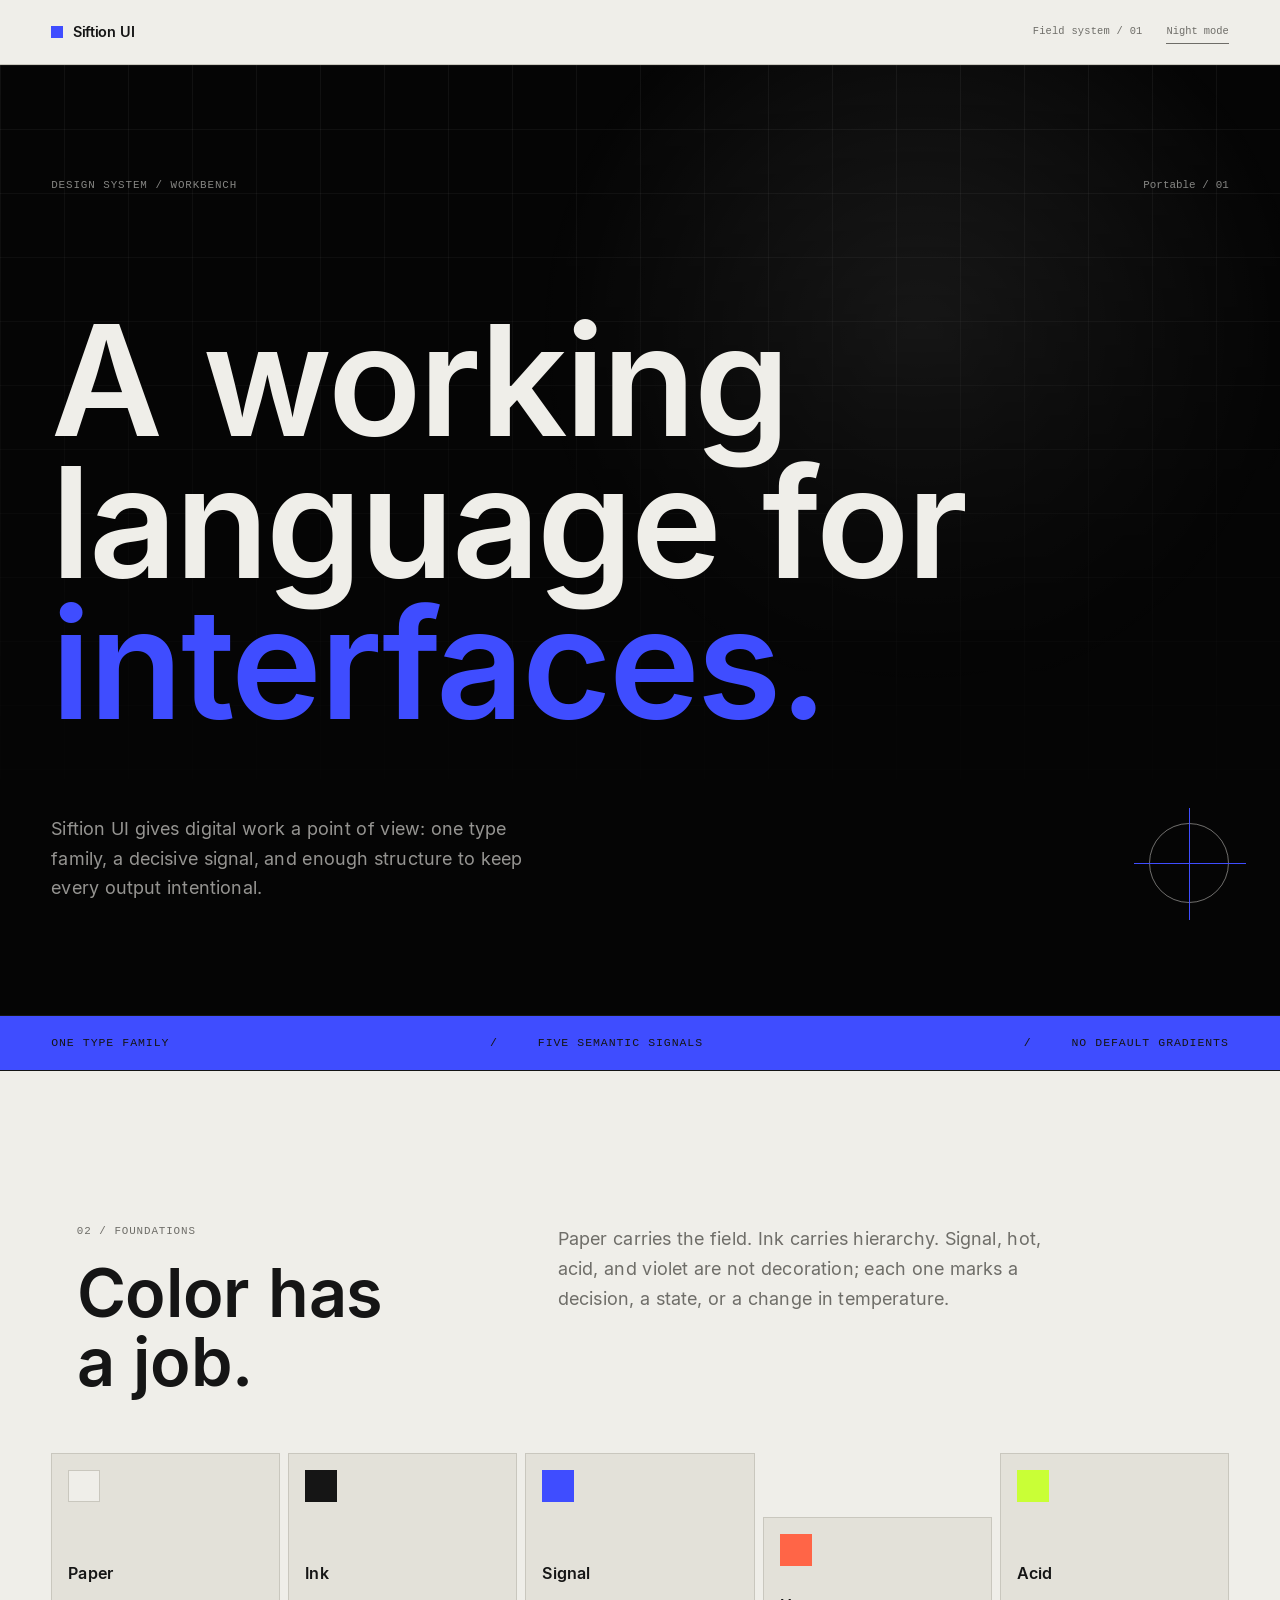
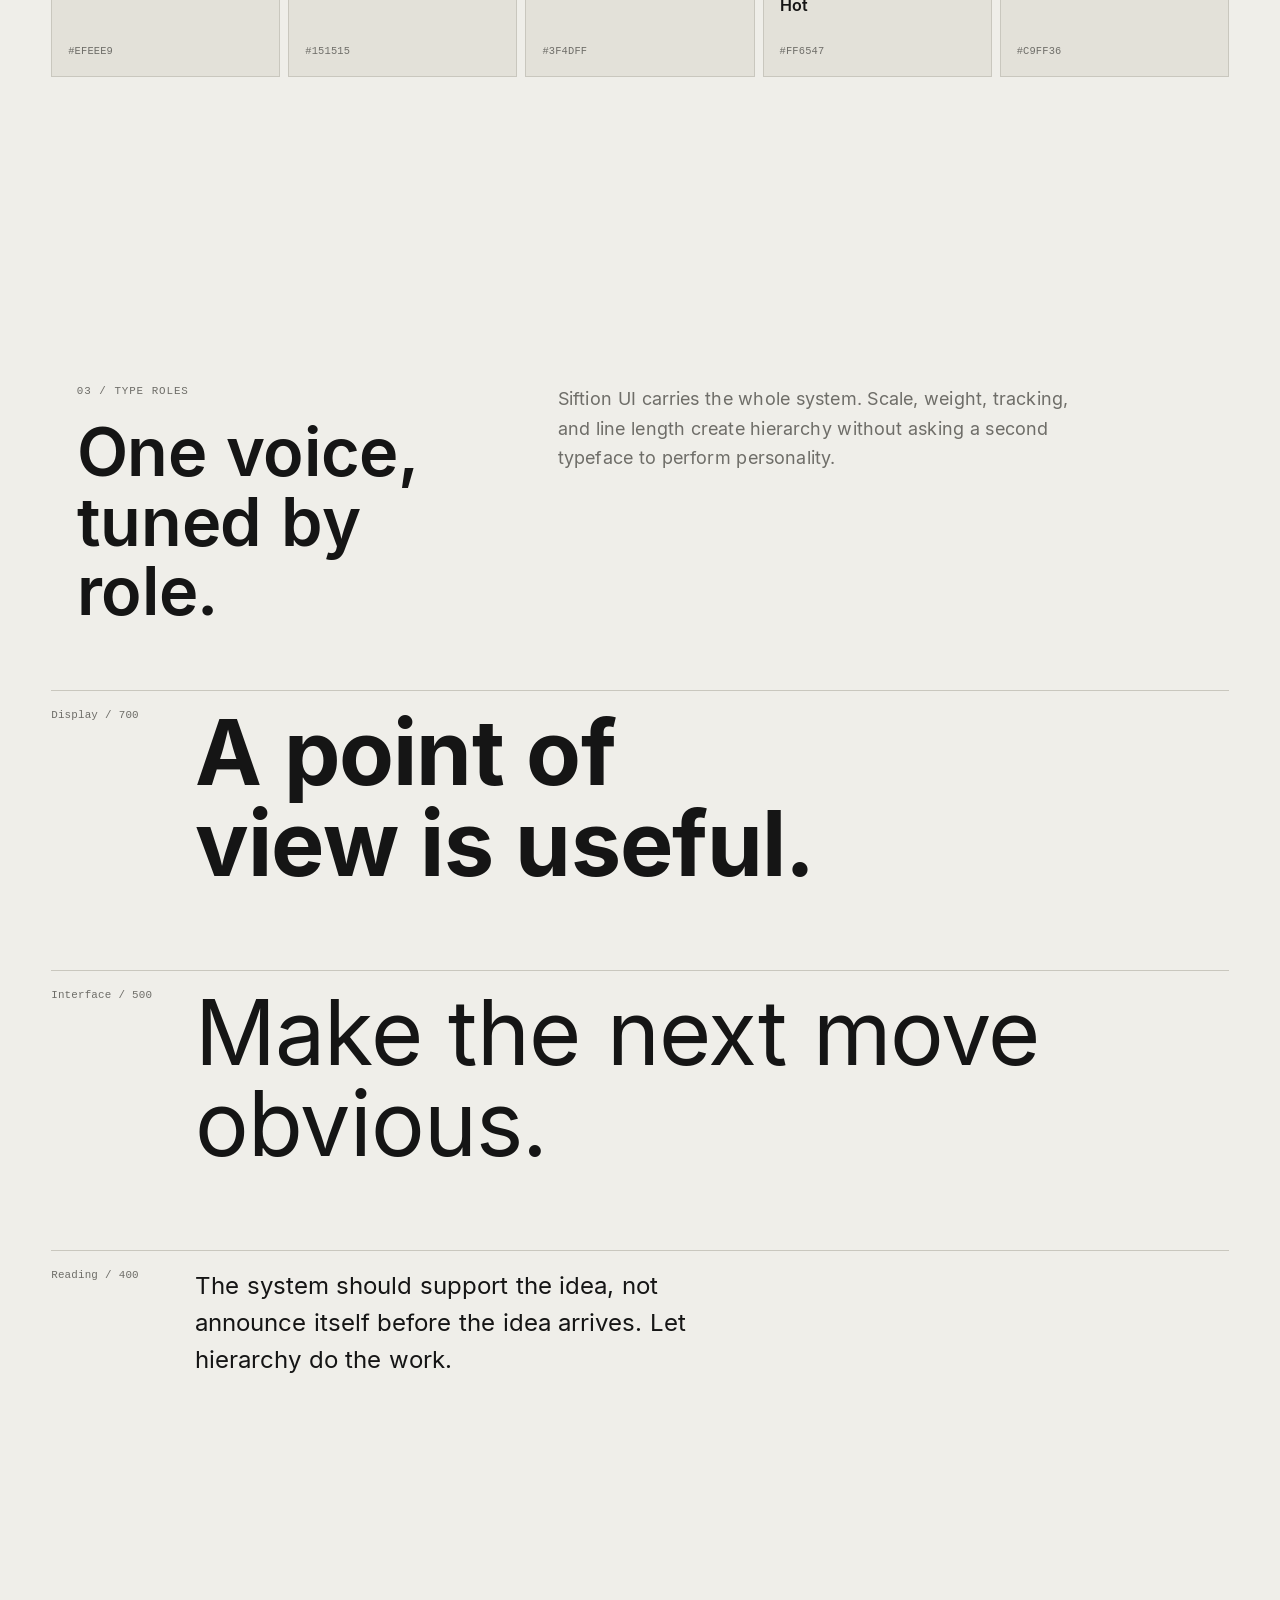
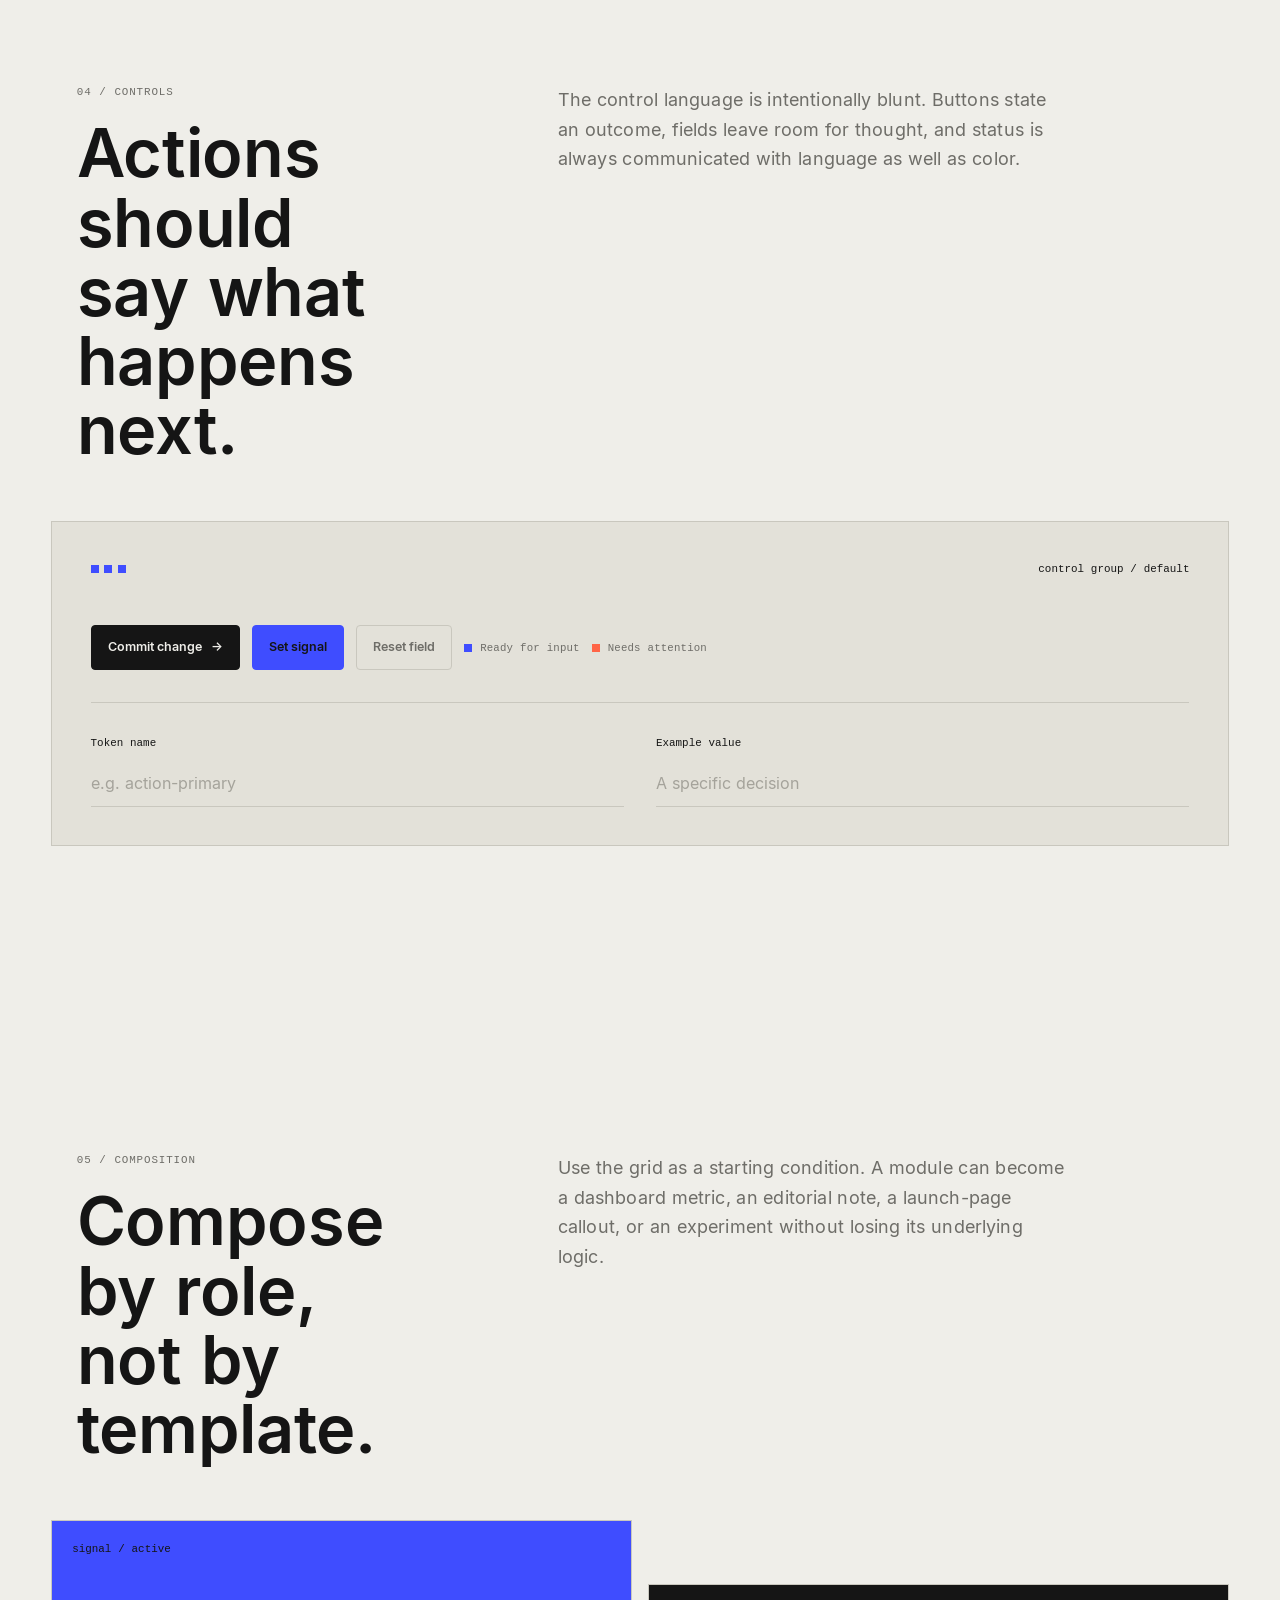
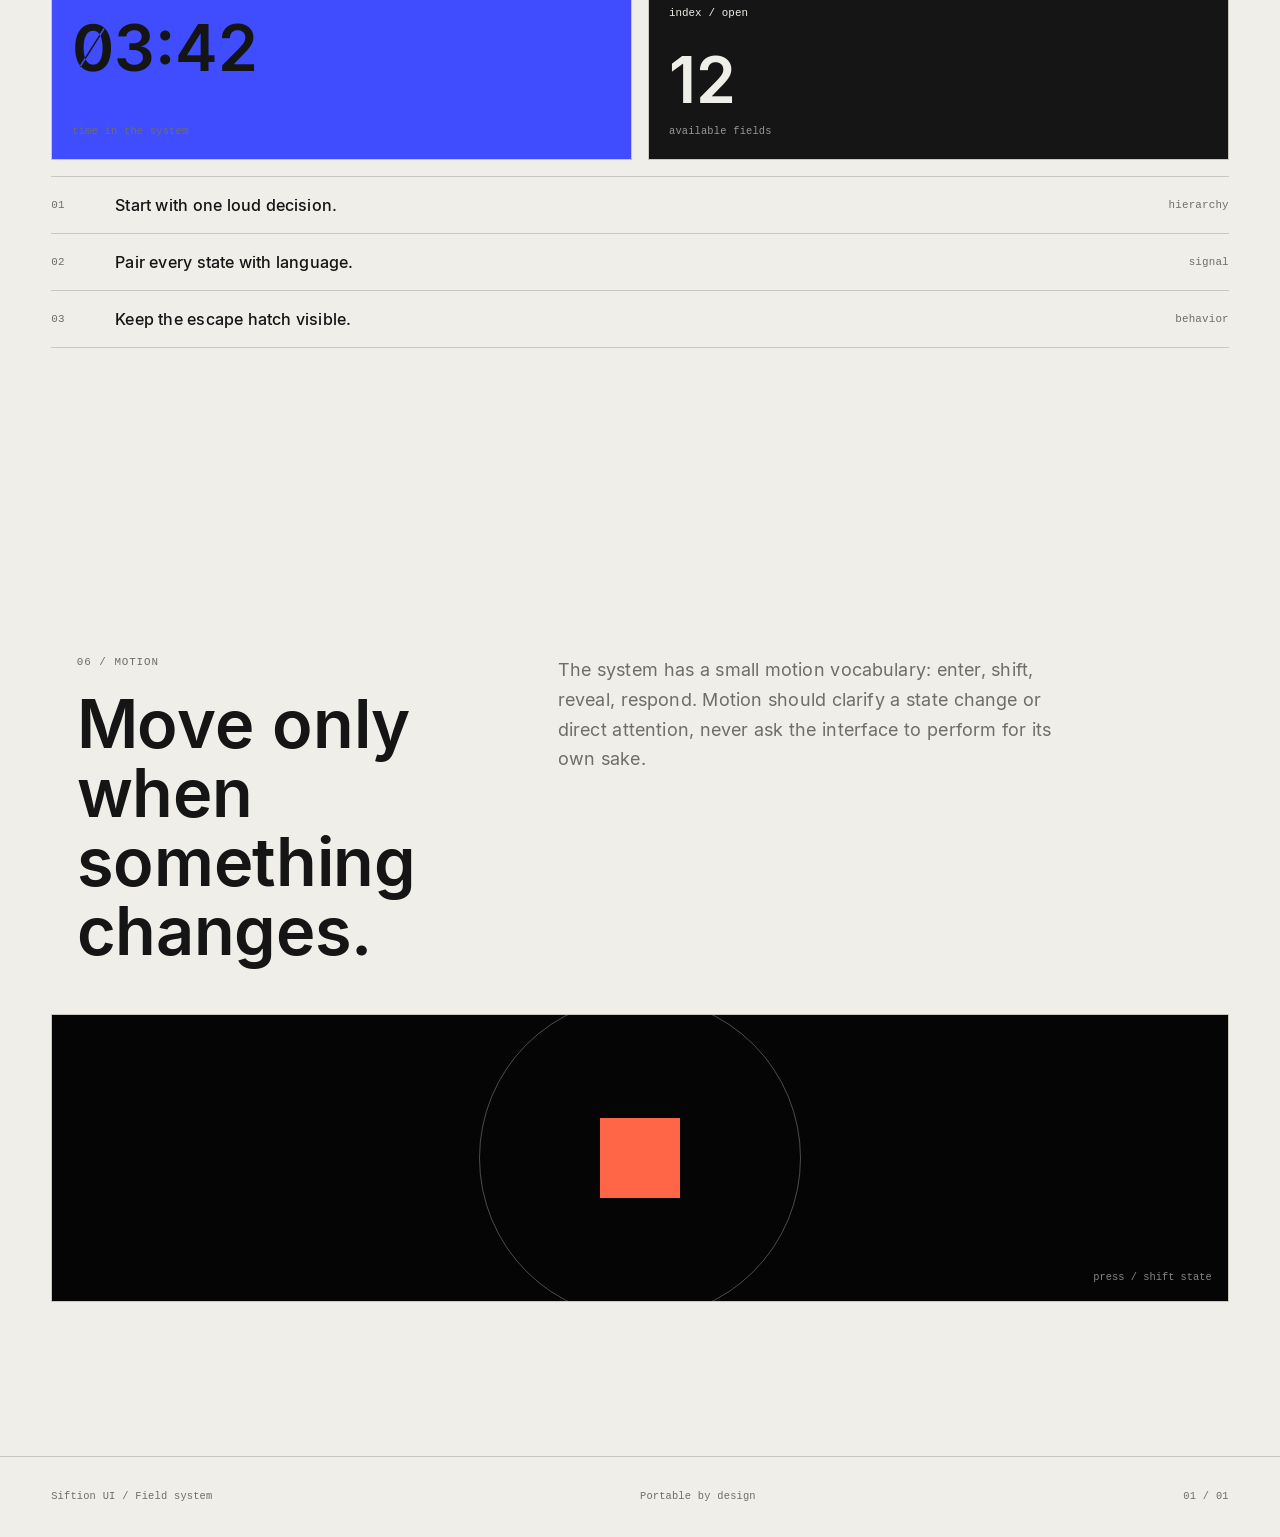
==== index.html @ 6d5ec7da "initial slop" ====
<!doctype html>
<html lang="en" data-mode="light">
<head>
  <meta charset="utf-8">
  <meta name="viewport" content="width=device-width, initial-scale=1">
  <meta name="description" content="Siftion UI field system: a portable visual language for digital work.">
  <title>Siftion UI / Field System</title>
  <link rel="stylesheet" href="styles/tokens.css">
  <link rel="stylesheet" href="styles/components.css">
</head>
<body>
  <header class="sf-topbar">
    <div class="sf-shell sf-topbar__inner">
      <a class="sf-logo" href="#top">Siftion UI</a>
      <div class="sf-topbar__meta"><span>Field system / 01</span><button class="sf-mode" type="button" data-mode-toggle>Night mode</button></div>
    </div>
  </header>

  <main id="top">
    <section class="sf-hero">
      <div class="sf-shell sf-hero__content">
        <div class="sf-hero__eyebrow"><span class="sf-kicker" style="color: inherit">Design system / workbench</span><span class="sf-mono">Portable / 01</span></div>
        <h1 class="sf-hero__headline">A working language for <em>interfaces.</em></h1>
        <div class="sf-hero__bottom"><p class="sf-copy">Siftion UI gives digital work a point of view: one type family, a decisive signal, and enough structure to keep every output intentional.</p><div class="sf-crosshair" aria-hidden="true"></div></div>
      </div>
    </section>

    <div class="sf-signal-bar" aria-label="System statement"><div class="sf-signal-bar__track"><span>One type family</span><span>Five semantic signals</span><span>No default gradients</span></div></div>

    <section id="foundations" class="sf-shell sf-section">
      <div class="sf-grid"><div class="sf-section__label"><p class="sf-kicker">02 / Foundations</p><h2 class="sf-title">Color has a job.</h2></div><div class="sf-section__body"><p class="sf-copy">Paper carries the field. Ink carries hierarchy. Signal, hot, acid, and violet are not decoration; each one marks a decision, a state, or a change in temperature.</p></div></div>
      <div class="sf-palette"><div class="sf-swatch sf-swatch--paper"><span class="sf-swatch__color"></span><span class="sf-swatch__name">Paper</span><span class="sf-swatch__hex">#EFEEE9</span></div><div class="sf-swatch sf-swatch--ink"><span class="sf-swatch__color"></span><span class="sf-swatch__name">Ink</span><span class="sf-swatch__hex">#151515</span></div><div class="sf-swatch sf-swatch--signal"><span class="sf-swatch__color"></span><span class="sf-swatch__name">Signal</span><span class="sf-swatch__hex">#3F4DFF</span></div><div class="sf-swatch sf-swatch--hot"><span class="sf-swatch__color"></span><span class="sf-swatch__name">Hot</span><span class="sf-swatch__hex">#FF6547</span></div><div class="sf-swatch sf-swatch--acid"><span class="sf-swatch__color"></span><span class="sf-swatch__name">Acid</span><span class="sf-swatch__hex">#C9FF36</span></div></div>
    </section>

    <section id="type" class="sf-shell sf-section">
      <div class="sf-grid"><div class="sf-section__label"><p class="sf-kicker">03 / Type roles</p><h2 class="sf-title">One voice, tuned by role.</h2></div><div class="sf-section__body"><p class="sf-copy">Siftion UI carries the whole system. Scale, weight, tracking, and line length create hierarchy without asking a second typeface to perform personality.</p></div></div>
      <div class="sf-type-specimen"><div class="sf-type-line"><span class="sf-type-line__label">Display / 700</span><p class="sf-type-line__sample sf-type-line__sample--tight">A point of<br>view is useful.</p></div><div class="sf-type-line"><span class="sf-type-line__label">Interface / 500</span><p class="sf-type-line__sample">Make the next move obvious.</p></div><div class="sf-type-line"><span class="sf-type-line__label">Reading / 400</span><p class="sf-type-line__sample sf-type-line__sample--small">The system should support the idea, not announce itself before the idea arrives. Let hierarchy do the work.</p></div></div>
    </section>

    <section id="controls" class="sf-shell sf-section">
      <div class="sf-grid"><div class="sf-section__label"><p class="sf-kicker">04 / Controls</p><h2 class="sf-title">Actions should say what happens next.</h2></div><div class="sf-section__body"><p class="sf-copy">The control language is intentionally blunt. Buttons state an outcome, fields leave room for thought, and status is always communicated with language as well as color.</p></div></div>
      <div class="sf-demo" style="margin-top: 3.5rem"><div class="sf-demo__top"><div class="sf-demo__dots"><i></i><i></i><i></i></div><span class="sf-mono">control group / default</span></div><div class="sf-controls"><button class="sf-button sf-button--primary" type="button" data-demo-action="Change committed">Commit change <span aria-hidden="true">-></span></button><button class="sf-button sf-button--signal" type="button" data-demo-action="Signal selected">Set signal</button><button class="sf-button sf-button--ghost" type="button" data-demo-action="Field reset">Reset field</button><span class="sf-status" data-demo-status aria-live="polite">Ready for input</span><span class="sf-status sf-status--hot">Needs attention</span></div><hr class="sf-rule" style="margin-top: 2rem"><div class="sf-control-row" style="margin-top: 2rem"><label class="sf-field"><span class="sf-mono">Token name</span><input type="text" placeholder="e.g. action-primary"></label><label class="sf-field"><span class="sf-mono">Example value</span><input type="text" placeholder="A specific decision"></label></div></div>
    </section>

    <section id="patterns" class="sf-shell sf-section">
      <div class="sf-grid"><div class="sf-section__label"><p class="sf-kicker">05 / Composition</p><h2 class="sf-title">Compose by role, not by template.</h2></div><div class="sf-section__body"><p class="sf-copy">Use the grid as a starting condition. A module can become a dashboard metric, an editorial note, a launch-page callout, or an experiment without losing its underlying logic.</p></div></div>
      <div class="sf-module-grid" style="margin-top: 3.5rem"><div class="sf-module sf-module--blue"><span class="sf-mono">signal / active</span><strong class="sf-module__value">03:42</strong><span class="sf-module__caption">time in the system</span></div><div class="sf-module sf-module--black"><span class="sf-mono">index / open</span><strong class="sf-module__value">12</strong><span class="sf-module__caption">available fields</span></div></div>
      <div class="sf-list"><div class="sf-list__item"><span class="sf-list__index">01</span><span class="sf-list__title">Start with one loud decision.</span><span class="sf-list__meta">hierarchy</span></div><div class="sf-list__item"><span class="sf-list__index">02</span><span class="sf-list__title">Pair every state with language.</span><span class="sf-list__meta">signal</span></div><div class="sf-list__item"><span class="sf-list__index">03</span><span class="sf-list__title">Keep the escape hatch visible.</span><span class="sf-list__meta">behavior</span></div></div>
    </section>

    <section id="motion" class="sf-shell sf-section">
      <div class="sf-grid"><div class="sf-section__label"><p class="sf-kicker">06 / Motion</p><h2 class="sf-title">Move only when something changes.</h2></div><div class="sf-section__body"><p class="sf-copy">The system has a small motion vocabulary: enter, shift, reveal, respond. Motion should clarify a state change or direct attention, never ask the interface to perform for its own sake.</p></div></div>
      <button class="sf-motion" type="button" data-motion-toggle aria-pressed="false"><div class="sf-motion__orb"></div><span class="sf-motion__label">press / shift state</span></button>
    </section>
  </main>

  <footer class="sf-footer"><div class="sf-shell sf-footer__inner"><span>Siftion UI / Field system</span><span>Portable by design</span><span>01 / 01</span></div></footer>
  <script>
    (() => {
      const root = document.documentElement;
      const toggle = document.querySelector('[data-mode-toggle]');
      toggle?.addEventListener('click', () => {
        const night = root.dataset.mode !== 'night';
        root.dataset.mode = night ? 'night' : 'light';
        toggle.textContent = night ? 'Light mode' : 'Night mode';
      });
      document.querySelectorAll('[data-demo-action]').forEach((button) => button.addEventListener('click', () => {
        const status = document.querySelector('[data-demo-status]');
        if (status) status.textContent = button.dataset.demoAction;
      }));
      const motion = document.querySelector('[data-motion-toggle]');
      motion?.addEventListener('click', () => {
        const active = motion.classList.toggle('is-active');
        motion.setAttribute('aria-pressed', String(active));
        motion.querySelector('.sf-motion__label').textContent = active ? 'press / return state' : 'press / shift state';
      });
    })();
  </script>
</body>
</html>
---- styles/tokens.css ----
@font-face {
  font-family: "Siftion UI";
  src: url("../assets/SiftionUI-Regular.woff2") format("woff2");
  font-style: normal;
  font-weight: 400;
  font-display: swap;
}

@font-face {
  font-family: "Siftion UI";
  src: url("../assets/SiftionUI-Medium.woff2") format("woff2");
  font-style: normal;
  font-weight: 500;
  font-display: swap;
}

@font-face {
  font-family: "Siftion UI";
  src: url("../assets/SiftionUI-Semibold.woff2") format("woff2");
  font-style: normal;
  font-weight: 600;
  font-display: swap;
}

@font-face {
  font-family: "Siftion UI";
  src: url("../assets/SiftionUI-Bold.woff2") format("woff2");
  font-style: normal;
  font-weight: 700;
  font-display: swap;
}

:root {
  color-scheme: light;
  --sf-paper: #efeee9;
  --sf-ink: #151515;
  --sf-hero: #050505;
  --sf-hero-ink: #efeee9;
  --sf-on-signal: #151515;
  --sf-muted: #6e6d68;
  --sf-faint: #a5a39b;
  --sf-line: #c9c7be;
  --sf-panel: #e3e1d9;
  --sf-white: #ffffff;
  --sf-action-primary: var(--sf-signal);
  --sf-feedback-warning: var(--sf-hot);
  --sf-surface-raised: var(--sf-panel);
  --sf-radius-control: .25rem;
  --sf-radius-panel: 0;
  --sf-signal: #3f4dff;
  --sf-hot: #ff6547;
  --sf-acid: #c9ff36;
  --sf-violet: #cdbbff;
  --sf-font: "Siftion UI", ui-sans-serif, system-ui, sans-serif;
  --sf-mono: "SFMono-Regular", Consolas, "Liberation Mono", monospace;
  --sf-gutter: clamp(1.25rem, 4vw, 4.5rem);
  --sf-max: 1440px;
  --sf-unit: clamp(.35rem, .7vw, .75rem);
  --sf-section: clamp(5rem, 12vw, 11rem);
  --sf-ease: cubic-bezier(.2, .8, .2, 1);
  --sf-fast: 160ms;
  --sf-base: 360ms;
  --sf-slow: 760ms;
}

[data-mode="night"] {
  color-scheme: dark;
  --sf-paper: #151515;
  --sf-ink: #efeee9;
  --sf-muted: #aaa89f;
  --sf-faint: #74736c;
  --sf-line: #3d3c38;
  --sf-panel: #22221f;
  --sf-white: #f6f5f0;
  --sf-hero: #050505;
  --sf-hero-ink: #efeee9;
  --sf-on-signal: #151515;
}

[data-mode="acid"] {
  --sf-signal: #ff6547;
  --sf-hot: #3f4dff;
  --sf-acid: #151515;
  --sf-violet: #ffb8df;
}

@media (prefers-reduced-motion: reduce) {
  :root { --sf-fast: 0ms; --sf-base: 0ms; --sf-slow: 0ms; }
}
---- styles/components.css ----
* { box-sizing: border-box; }
html { background: var(--sf-paper); color: var(--sf-ink); scroll-behavior: smooth; }
body { margin: 0; min-width: 320px; background: var(--sf-paper); color: var(--sf-ink); font-family: var(--sf-font); font-size: 1rem; line-height: 1.5; letter-spacing: .01em; word-spacing: .02em; -webkit-font-smoothing: antialiased; text-rendering: optimizeLegibility; font-synthesis: none; }
::selection { background: var(--sf-acid); color: var(--sf-ink); }
button, input, textarea { color: inherit; font: inherit; }
button { cursor: pointer; }
a { color: inherit; }
button:focus-visible, a:focus-visible, input:focus-visible, textarea:focus-visible { outline: 2px solid var(--sf-signal); outline-offset: 4px; }

.sf-shell { width: min(calc(100% - 2 * var(--sf-gutter)), var(--sf-max)); margin-inline: auto; }
.sf-grid { display: grid; grid-template-columns: repeat(12, minmax(0, 1fr)); column-gap: clamp(1.5rem, 3vw, 3.5rem); row-gap: clamp(1.5rem, 3vw, 3.5rem); }
.sf-kicker { margin: 0; color: var(--sf-muted); font-family: var(--sf-mono); font-size: .68rem; letter-spacing: .08em; line-height: 1.3; text-transform: uppercase; }
.sf-title { margin: 0; font-size: clamp(2.2rem, 5.2vw, 5.75rem); font-weight: 600; letter-spacing: -.005em; line-height: 1.04; word-spacing: .035em; }
.sf-copy { max-width: 32rem; margin: 0; color: var(--sf-muted); font-size: clamp(.95rem, 1.4vw, 1.15rem); line-height: 1.65; word-spacing: .025em; }
.sf-mono { font-family: var(--sf-mono); font-size: .68rem; letter-spacing: 0; }
.sf-rule { height: 1px; border: 0; margin: 0; background: var(--sf-line); }

.sf-topbar { border-bottom: 1px solid var(--sf-line); }
.sf-topbar__inner { min-height: 4rem; display: flex; align-items: center; justify-content: space-between; gap: 1rem; }
.sf-logo { display: inline-flex; align-items: center; gap: .6rem; font-size: .9rem; font-weight: 600; letter-spacing: -.02em; text-decoration: none; }
.sf-logo::before { width: .75rem; height: .75rem; background: var(--sf-signal); content: ""; }
.sf-topbar__meta { display: flex; align-items: center; gap: 1.5rem; color: var(--sf-muted); font-family: var(--sf-mono); font-size: .65rem; }
.sf-mode { padding: .25rem 0; border: 0; border-bottom: 1px solid currentColor; background: transparent; color: inherit; font-family: var(--sf-mono); font-size: .65rem; }

.sf-hero { position: relative; min-height: min(850px, calc(100svh - 4rem)); display: grid; align-items: center; overflow: hidden; background: var(--sf-hero); color: var(--sf-hero-ink); }
.sf-hero::before { position: absolute; inset: 0; background-image: radial-gradient(circle at 72% 28%, rgb(255 255 255 / 10%) 0, transparent 24rem), linear-gradient(rgb(255 255 255 / 5%) 1px, transparent 1px), linear-gradient(90deg, rgb(255 255 255 / 5%) 1px, transparent 1px); background-size: auto, 4rem 4rem, 4rem 4rem; content: ""; mask-image: linear-gradient(to bottom, black, transparent 85%); pointer-events: none; }
.sf-hero__content { position: relative; z-index: 1; padding-block: 7rem; }
.sf-hero__eyebrow { display: flex; align-items: center; justify-content: space-between; gap: 1rem; margin-bottom: clamp(4rem, 13vh, 10rem); color: rgb(239 238 233 / 55%); }
.sf-hero__headline { max-width: 11ch; margin: 0; font-size: clamp(4rem, 12vw, 12.5rem); font-weight: 600; letter-spacing: -.015em; line-height: .92; word-spacing: .035em; }
.sf-hero__headline em { color: var(--sf-action-primary); font-style: normal; }
.sf-hero__bottom { display: flex; align-items: end; justify-content: space-between; gap: 2rem; margin-top: 5rem; }
.sf-hero__bottom .sf-copy { color: rgb(239 238 233 / 62%); }
.sf-crosshair { width: 5rem; height: 5rem; border: 1px solid rgb(239 238 233 / 45%); border-radius: 50%; position: relative; }
.sf-crosshair::before, .sf-crosshair::after { position: absolute; background: var(--sf-signal); content: ""; }
.sf-crosshair::before { top: 50%; left: -1rem; width: 7rem; height: 1px; }
.sf-crosshair::after { top: -1rem; left: 50%; width: 1px; height: 7rem; }

.sf-section { padding-block: var(--sf-section); }
.sf-section__label { grid-column: 1 / span 4; padding-inline-start: clamp(.75rem, 2vw, 2rem); }
.sf-section__label .sf-title { margin-top: 1.25rem; }
.sf-section__body { grid-column: 6 / -1; }
.sf-section__body--wide { grid-column: 6 / -1; }

.sf-signal-bar { display: flex; min-height: 3.5rem; align-items: center; overflow: hidden; border-block: 1px solid var(--sf-ink); background: var(--sf-signal); color: var(--sf-ink); }
.sf-signal-bar__track { display: flex; width: 100%; justify-content: space-between; gap: 2.5rem; padding-inline: var(--sf-gutter); font-family: var(--sf-mono); font-size: .72rem; letter-spacing: .08em; text-transform: uppercase; }
.sf-signal-bar__track span + span::before { margin-right: 2.5rem; content: "/"; }

.sf-palette { display: grid; grid-template-columns: repeat(5, 1fr); gap: .5rem; margin-top: 3.5rem; }
.sf-swatch { min-height: 12rem; display: flex; flex-direction: column; justify-content: space-between; padding: 1rem; border: 1px solid var(--sf-line); background: var(--sf-panel); }
.sf-swatch:nth-child(2) { min-height: 14rem; }
.sf-swatch:nth-child(4) { min-height: 10rem; align-self: end; }
.sf-swatch__color { width: 2rem; height: 2rem; }
.sf-swatch__name { font-weight: 600; }
.sf-swatch__hex { color: var(--sf-muted); font-family: var(--sf-mono); font-size: .65rem; }
.sf-swatch--paper .sf-swatch__color { background: var(--sf-paper); border: 1px solid var(--sf-line); }
.sf-swatch--ink .sf-swatch__color { background: var(--sf-ink); }
.sf-swatch--signal .sf-swatch__color { background: var(--sf-signal); }
.sf-swatch--hot .sf-swatch__color { background: var(--sf-hot); }
.sf-swatch--acid .sf-swatch__color { background: var(--sf-acid); }

.sf-type-specimen { display: grid; gap: 5rem; margin-top: 4rem; }
.sf-type-line { display: grid; grid-template-columns: 8rem 1fr; gap: 1rem; padding-top: 1rem; border-top: 1px solid var(--sf-line); }
.sf-type-line__label { color: var(--sf-muted); font-family: var(--sf-mono); font-size: .68rem; }
.sf-type-line__sample { margin: 0; font-size: clamp(2.5rem, 7vw, 8rem); font-weight: 400; letter-spacing: -.01em; line-height: 1.02; word-spacing: .03em; }
.sf-type-line__sample--tight { font-weight: 700; }
.sf-type-line__sample--small { max-width: 34rem; font-size: clamp(1rem, 2vw, 1.5rem); letter-spacing: 0; line-height: 1.55; word-spacing: .025em; }

.sf-demo { padding: clamp(1.25rem, 3vw, 2.5rem); border: 1px solid var(--sf-line); border-radius: var(--sf-radius-panel); background: var(--sf-surface-raised); }
.sf-demo__top { display: flex; align-items: center; justify-content: space-between; gap: 1rem; margin-bottom: 3rem; }
.sf-demo__dots { display: flex; gap: .35rem; }
.sf-demo__dots i { width: .5rem; height: .5rem; background: var(--sf-action-primary); }
.sf-controls { display: flex; flex-wrap: wrap; align-items: center; gap: .75rem; }
.sf-button { display: inline-flex; min-height: 2.8rem; align-items: center; justify-content: center; gap: .6rem; padding: .7rem 1rem; border: 1px solid var(--sf-ink); border-radius: var(--sf-radius-control); background: transparent; color: var(--sf-ink); font-size: .78rem; font-weight: 600; text-decoration: none; transition: background var(--sf-fast) var(--sf-ease), color var(--sf-fast) var(--sf-ease), transform var(--sf-fast) var(--sf-ease); }
.sf-button:hover { transform: translateY(-2px); }
.sf-button:active { transform: translateY(0); }
.sf-button--primary { background: var(--sf-ink); color: var(--sf-paper); }
.sf-button--primary:hover { border-color: var(--sf-action-primary); background: var(--sf-action-primary); color: var(--sf-on-signal); }
.sf-button--signal { border-color: var(--sf-action-primary); background: var(--sf-action-primary); color: var(--sf-on-signal); }
.sf-button--signal:hover { border-color: var(--sf-feedback-warning); background: var(--sf-feedback-warning); }
.sf-button--ghost { border-color: var(--sf-line); color: var(--sf-muted); }
.sf-button--ghost:hover { border-color: var(--sf-ink); color: var(--sf-ink); }
.sf-status { display: inline-flex; align-items: center; gap: .5rem; color: var(--sf-muted); font-family: var(--sf-mono); font-size: .67rem; }
.sf-status::before { width: .5rem; height: .5rem; background: var(--sf-action-primary); content: ""; }
.sf-status--hot::before { background: var(--sf-feedback-warning); }
.sf-control-row { display: grid; grid-template-columns: 1fr 1fr; gap: 2rem; }
.sf-field { display: flex; flex-direction: column; gap: .6rem; }
.sf-field input { width: 100%; min-height: 2.8rem; padding: .65rem 0; border: 0; border-bottom: 1px solid var(--sf-line); outline: 0; background: transparent; }
.sf-field input::placeholder { color: var(--sf-faint); }
.sf-field input:focus { border-color: var(--sf-ink); }
.sf-field:focus-within .sf-mono { color: var(--sf-signal); }

.sf-module-grid { display: grid; grid-template-columns: 1fr 1fr; gap: 1rem; margin-top: 1rem; }
.sf-module { min-height: 12rem; align-self: start; display: flex; flex-direction: column; justify-content: space-between; padding: 1.25rem; border: 1px solid var(--sf-line); background: var(--sf-paper); }
.sf-module--blue { background: var(--sf-signal); color: var(--sf-ink); }
.sf-module--black { background: #151515; color: #efeee9; }
.sf-module--blue { min-height: 15rem; }
.sf-module--black { min-height: 11rem; margin-top: 4rem; }
.sf-module__value { margin: 1rem 0 0; font-size: clamp(2.5rem, 5vw, 5rem); font-weight: 600; letter-spacing: 0; line-height: .95; }
.sf-module__caption { color: var(--sf-muted); font-family: var(--sf-mono); font-size: .65rem; }
.sf-module--black .sf-module__caption { color: rgb(239 238 233 / 60%); }
.sf-list { margin-top: 1rem; border-top: 1px solid var(--sf-line); }
.sf-list__item { display: grid; grid-template-columns: 3rem 1fr auto; gap: 1rem; align-items: center; padding: 1rem 0; border-bottom: 1px solid var(--sf-line); }
.sf-list__index, .sf-list__meta { color: var(--sf-muted); font-family: var(--sf-mono); font-size: .68rem; }
.sf-list__title { font-size: 1rem; font-weight: 500; }

.sf-motion { width: 100%; min-height: 18rem; position: relative; display: grid; place-items: center; overflow: hidden; margin-top: 3rem; border: 1px solid var(--sf-line); background: var(--sf-hero); color: var(--sf-hero-ink); font: inherit; text-align: left; cursor: pointer; }
.sf-motion::before { position: absolute; width: 20rem; height: 20rem; border: 1px solid rgb(239 238 233 / 30%); border-radius: 50%; content: ""; }
.sf-motion__orb { width: 5rem; height: 5rem; background: var(--sf-hot); transition: transform var(--sf-slow) var(--sf-ease), border-radius var(--sf-slow) var(--sf-ease); }
.sf-motion:hover .sf-motion__orb, .sf-motion.is-active .sf-motion__orb { border-radius: 50%; transform: translate(4rem, -3rem) rotate(135deg) scale(1.45); }
.sf-motion:focus-visible { outline-color: var(--sf-hot); }
.sf-motion__label { position: absolute; right: 1rem; bottom: 1rem; color: rgb(239 238 233 / 55%); font-family: var(--sf-mono); font-size: .65rem; }

.sf-footer { padding-block: 2rem; border-top: 1px solid var(--sf-line); }
.sf-footer__inner { display: flex; justify-content: space-between; gap: 1rem; color: var(--sf-muted); font-family: var(--sf-mono); font-size: .65rem; }
@media (max-width: 760px) {
  .sf-topbar__meta span:first-child { display: none; }
  .sf-hero__eyebrow, .sf-hero__bottom { align-items: flex-start; flex-direction: column; }
  .sf-hero__bottom { margin-top: 4rem; }
  .sf-section__label, .sf-section__body, .sf-section__body--wide { grid-column: 1 / -1; }
  .sf-section__label { padding-inline-start: 0; }
  .sf-section__body { margin-top: 1rem; }
  .sf-signal-bar__track { justify-content: flex-start; padding-block: .75rem; overflow: hidden; white-space: nowrap; }
  .sf-signal-bar__track span:nth-child(n + 3) { display: none; }
  .sf-palette { grid-template-columns: repeat(2, 1fr); }
  .sf-swatch, .sf-swatch:nth-child(2), .sf-swatch:nth-child(4) { min-height: 9rem; align-self: auto; }
  .sf-type-line { grid-template-columns: 1fr; gap: 1.5rem; }
  .sf-module-grid { grid-template-columns: 1fr; }
  .sf-control-row { grid-template-columns: 1fr; gap: 1.5rem; }
}

@media (prefers-reduced-motion: reduce) {
  .sf-button:hover { transform: none; }
  .sf-motion:hover .sf-motion__orb { transform: none; }
  .sf-motion.is-active .sf-motion__orb { transform: none; }
}
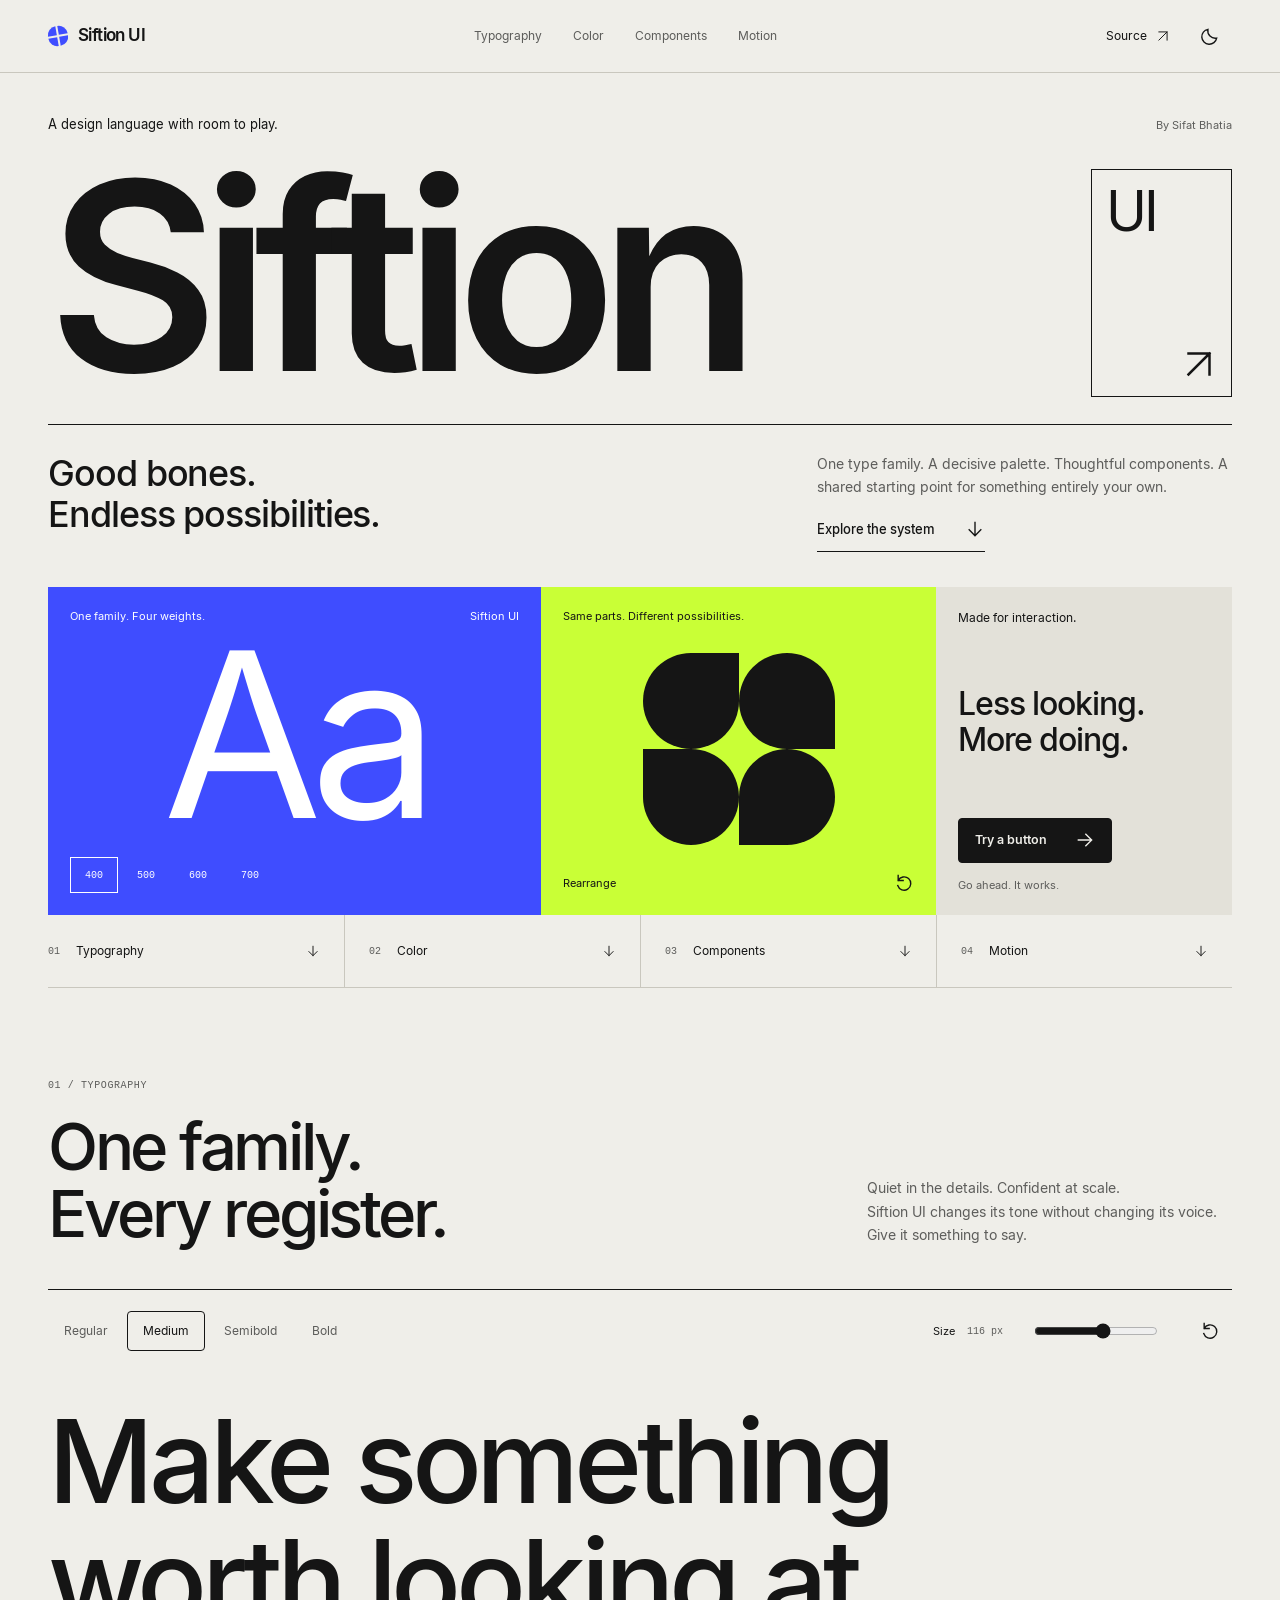
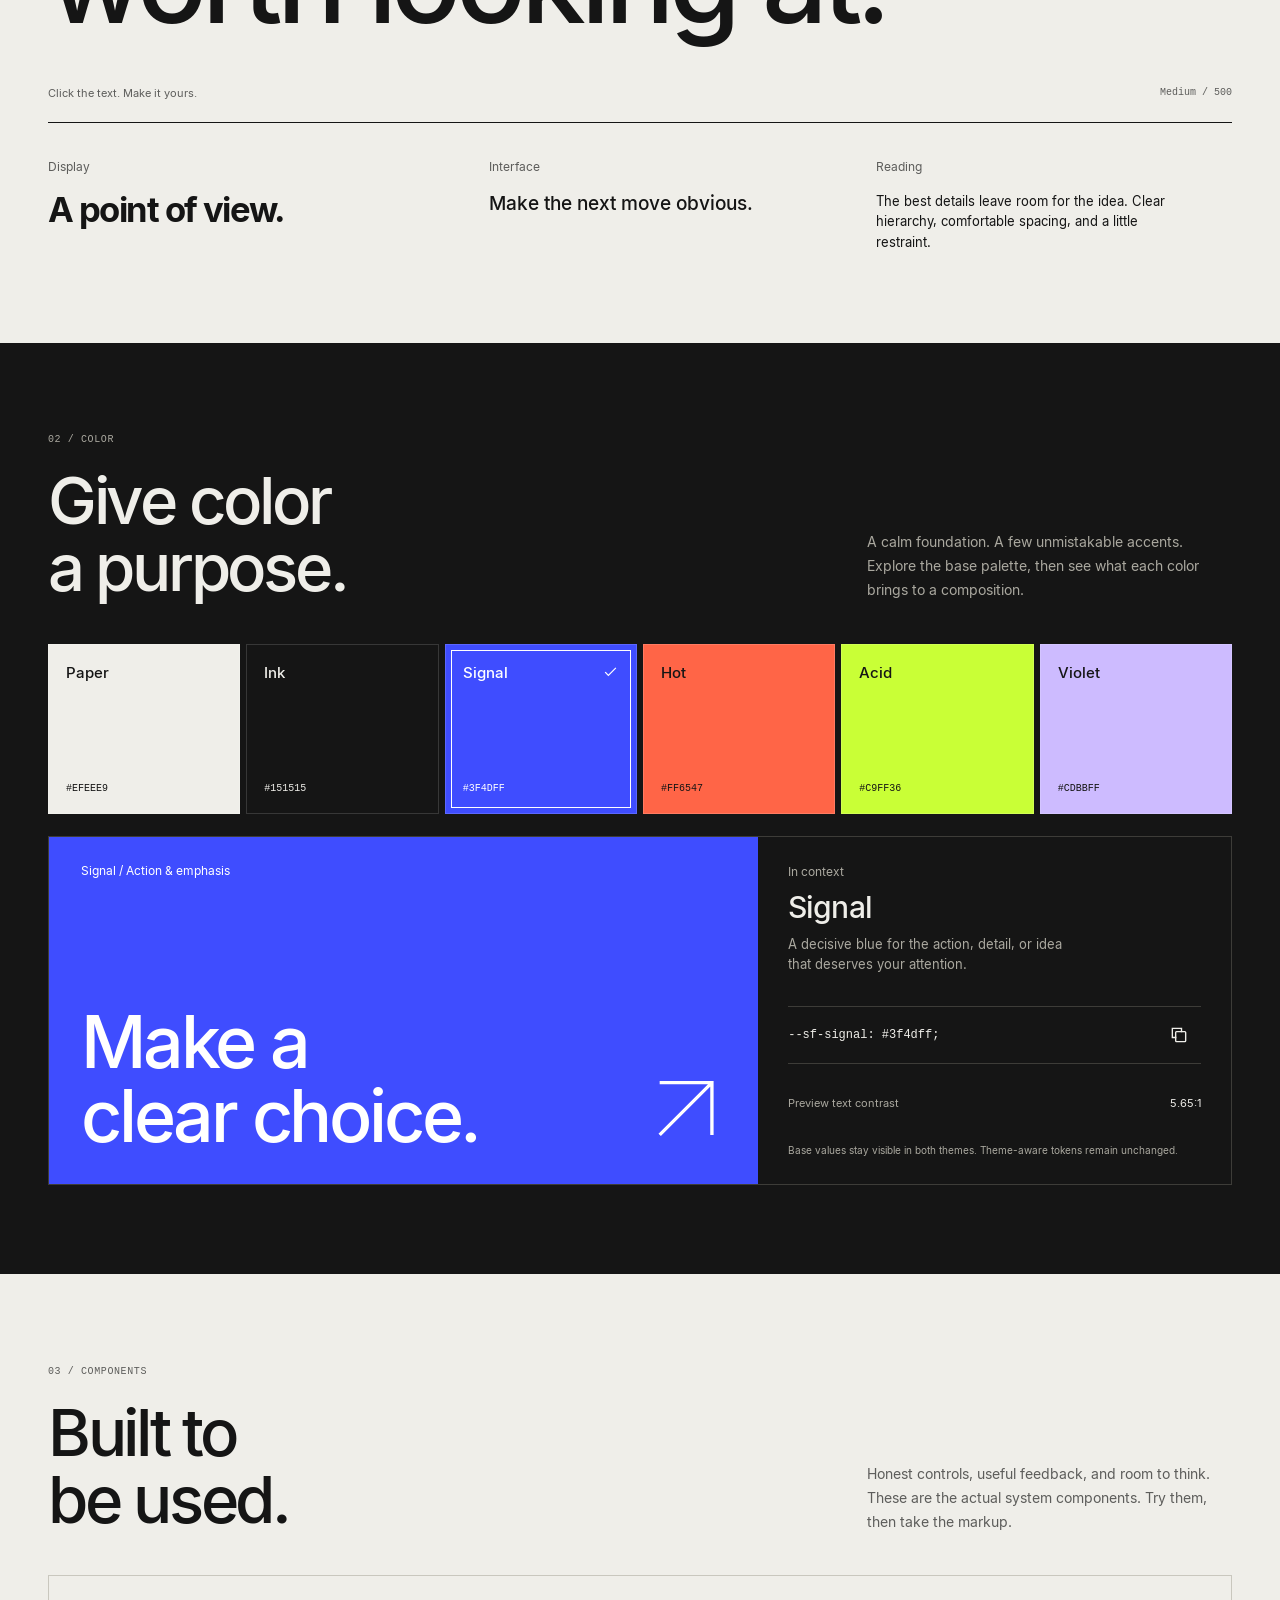
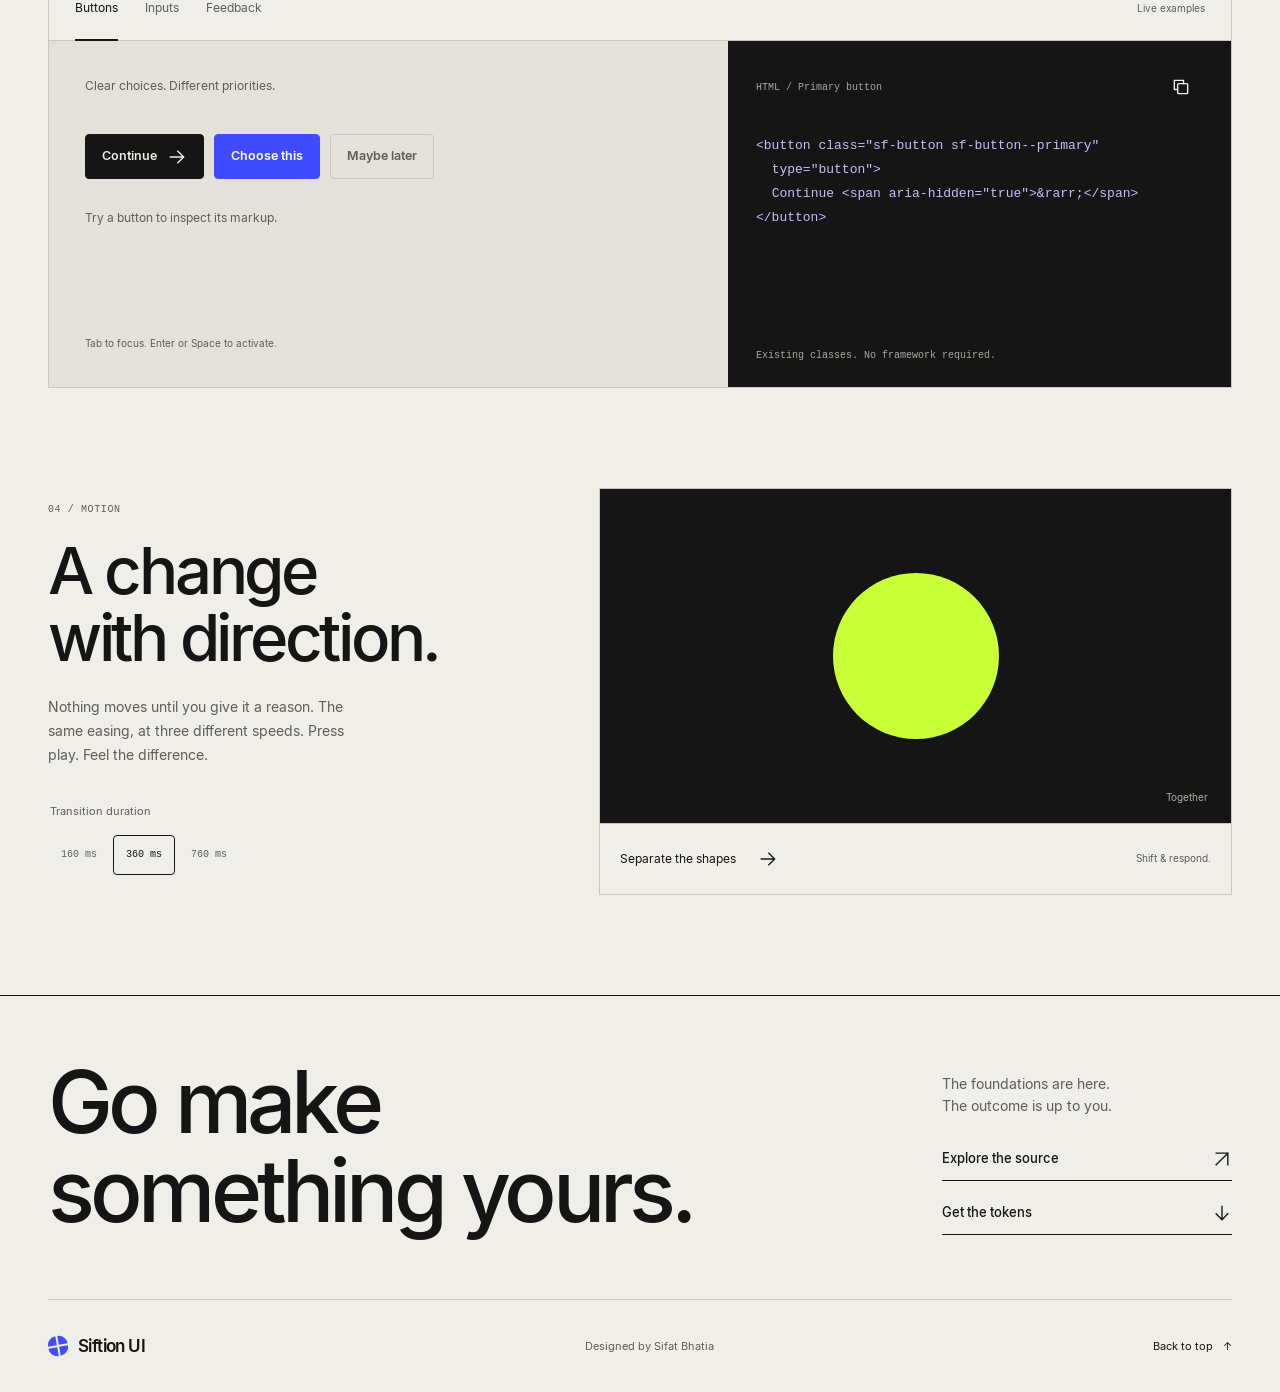
==== commit aee0c9bf: "Redesign Siftion UI showcase with interactive specimens Replace the index presentation and add isola" ====
--- a/index.html
+++ b/index.html
@@ -3,78 +3,157 @@
 <head>
   <meta charset="utf-8">
   <meta name="viewport" content="width=device-width, initial-scale=1">
-  <meta name="description" content="Siftion UI field system: a portable visual language for digital work.">
-  <title>Siftion UI / Field System</title>
+  <meta name="description" content="Explore Siftion UI through a live type specimen, a purposeful palette, real components, and motion you can play with.">
+  <meta name="theme-color" content="#efeee9">
+  <title>Siftion UI - A design language with room to play</title>
+  <script>
+    (() => {
+      let saved;
+      try { saved = localStorage.getItem('siftion-showcase:mode'); } catch (_) { /* Optional persistence. */ }
+      const mode = ['light', 'night'].includes(saved)
+        ? saved
+        : (matchMedia('(prefers-color-scheme: dark)').matches ? 'night' : 'light');
+      document.documentElement.dataset.mode = mode;
+    })();
+  </script>
   <link rel="stylesheet" href="styles/tokens.css">
   <link rel="stylesheet" href="styles/components.css">
+  <link rel="stylesheet" href="styles/showcase.css">
+  <script src="scripts/showcase.js" defer></script>
 </head>
-<body>
-  <header class="sf-topbar">
-    <div class="sf-shell sf-topbar__inner">
-      <a class="sf-logo" href="#top">Siftion UI</a>
-      <div class="sf-topbar__meta"><span>Field system / 01</span><button class="sf-mode" type="button" data-mode-toggle>Night mode</button></div>
+<body class="sx-page">
+  <a class="sx-skip" href="#main">Skip to content</a>
+  <svg class="sx-sprite" aria-hidden="true" xmlns="http://www.w3.org/2000/svg">
+    <symbol id="sx-arrow" viewBox="0 0 24 24"><path d="M4 12h15M13 5l7 7-7 7"/></symbol>
+    <symbol id="sx-diagonal" viewBox="0 0 24 24"><path d="M5 19 19 5M5 5h14v14"/></symbol>
+    <symbol id="sx-down" viewBox="0 0 24 24"><path d="M12 4v16M5 13l7 7 7-7"/></symbol>
+    <symbol id="sx-replay" viewBox="0 0 24 24"><path d="M5 9a8 8 0 1 1-.5 6M5 3v6h6"/></symbol>
+    <symbol id="sx-copy" viewBox="0 0 24 24"><rect x="8" y="8" width="12" height="12" rx="1"/><path d="M15 8V4H4v11h4"/></symbol>
+    <symbol id="sx-check" viewBox="0 0 24 24"><path d="m5 12 4 4L19 6"/></symbol>
+    <symbol id="sx-sun" viewBox="0 0 24 24"><circle cx="12" cy="12" r="4"/><path d="M12 1v3m0 16v3M1 12h3m16 0h3M4 4l2 2m12 12 2 2M20 4l-2 2M6 18l-2 2"/></symbol>
+    <symbol id="sx-moon" viewBox="0 0 24 24"><path d="M20 14.5A9 9 0 0 1 9.5 4a9 9 0 1 0 10.5 10.5Z"/></symbol>
+    <symbol id="sx-menu" viewBox="0 0 24 24"><path d="M4 8h16M4 16h16"/></symbol>
+    <symbol id="sx-close" viewBox="0 0 24 24"><path d="m5 5 14 14M5 19 19 5"/></symbol>
+  </svg>
+
+  <header class="sx-header">
+    <div class="sx-shell sx-header-inner">
+      <a class="sx-brand" href="#top" aria-label="Siftion UI home"><span class="sx-brand-mark" aria-hidden="true"><i></i><i></i><i></i><i></i></span>Siftion UI</a>
+      <nav class="sx-nav" id="site-nav" aria-label="Main navigation">
+        <a href="#typography">Typography</a><a href="#color">Color</a><a href="#components">Components</a><a href="#motion">Motion</a>
+      </nav>
+      <div class="sx-header-actions">
+        <a class="sx-source-link" href="https://github.com/sifatbhatia/sifton-design-system">Source <svg class="sx-icon" aria-hidden="true"><use href="#sx-diagonal"/></svg></a>
+        <button class="sx-icon-button" type="button" data-theme-toggle aria-label="Use dark theme" aria-pressed="false"><svg class="sx-icon" aria-hidden="true"><use href="#sx-moon"/></svg></button>
+        <button class="sx-icon-button sx-menu-button" type="button" data-menu-toggle aria-label="Open navigation" aria-expanded="false" aria-controls="site-nav"><svg class="sx-icon" aria-hidden="true"><use href="#sx-menu"/></svg></button>
+      </div>
     </div>
   </header>
 
-  <main id="top">
-    <section class="sf-hero">
-      <div class="sf-shell sf-hero__content">
-        <div class="sf-hero__eyebrow"><span class="sf-kicker" style="color: inherit">Design system / workbench</span><span class="sf-mono">Portable / 01</span></div>
-        <h1 class="sf-hero__headline">A working language for <em>interfaces.</em></h1>
-        <div class="sf-hero__bottom"><p class="sf-copy">Siftion UI gives digital work a point of view: one type family, a decisive signal, and enough structure to keep every output intentional.</p><div class="sf-crosshair" aria-hidden="true"></div></div>
+  <main id="main" tabindex="-1">
+    <section class="sx-shell sx-hero" id="top" aria-labelledby="hero-title">
+      <div class="sx-hero-eyebrow"><p>A design language with room to play.</p><span>By Sifat Bhatia</span></div>
+      <div class="sx-masthead"><h1 id="hero-title">Siftion<span class="sx-sr-only"> UI</span></h1><div class="sx-ui-stamp" aria-hidden="true"><span>UI</span><svg class="sx-icon" aria-hidden="true"><use href="#sx-diagonal"/></svg></div></div>
+      <div class="sx-hero-intro"><p class="sx-hero-statement">Good bones.<br>Endless possibilities.</p><div><p>One type family. A decisive palette. Thoughtful components. A shared starting point for something entirely your own.</p><a class="sx-text-link" href="#typography">Explore the system <svg class="sx-icon" aria-hidden="true"><use href="#sx-down"/></svg></a></div></div>
+
+      <div class="sx-hero-specimens">
+        <div class="sx-glyph-tile">
+          <div class="sx-tile-top"><span>One family. Four weights.</span><span>Siftion UI</span></div>
+          <span class="sx-hero-glyph" data-hero-glyph aria-hidden="true">Aa</span>
+          <fieldset class="sx-hero-weights"><legend class="sx-sr-only">Hero specimen weight</legend>
+            <label><input type="radio" name="hero-weight" value="400" checked><span>400</span></label>
+            <label><input type="radio" name="hero-weight" value="500"><span>500</span></label>
+            <label><input type="radio" name="hero-weight" value="600"><span>600</span></label>
+            <label><input type="radio" name="hero-weight" value="700"><span>700</span></label>
+          </fieldset>
+        </div>
+        <button class="sx-shape-tile" type="button" data-rearrange aria-pressed="false" aria-label="Rearrange the composition">
+          <span class="sx-tile-top">Same parts. Different possibilities.</span>
+          <span class="sx-flower" aria-hidden="true"><i></i><i></i><i></i><i></i></span>
+          <span class="sx-tile-bottom"><span data-rearrange-label>Rearrange</span><svg class="sx-icon" aria-hidden="true"><use href="#sx-replay"/></svg></span>
+        </button>
+        <div class="sx-control-tile">
+          <span class="sx-small">Made for interaction.</span>
+          <p>Less looking.<br>More doing.</p>
+          <div class="sx-hero-action-wrap"><button class="sf-button sf-button--primary" type="button" data-hero-action>Try a button <svg class="sx-icon" aria-hidden="true"><use href="#sx-arrow"/></svg></button><span class="sx-small" data-hero-feedback aria-live="polite">Go ahead. It works.</span></div>
+        </div>
+      </div>
+      <nav class="sx-chapter-nav" aria-label="Explore the design system">
+        <a href="#typography"><span>01</span>Typography<svg class="sx-icon" aria-hidden="true"><use href="#sx-down"/></svg></a>
+        <a href="#color"><span>02</span>Color<svg class="sx-icon" aria-hidden="true"><use href="#sx-down"/></svg></a>
+        <a href="#components"><span>03</span>Components<svg class="sx-icon" aria-hidden="true"><use href="#sx-down"/></svg></a>
+        <a href="#motion"><span>04</span>Motion<svg class="sx-icon" aria-hidden="true"><use href="#sx-down"/></svg></a>
+      </nav>
+    </section>
+
+    <section class="sx-shell sx-section sx-type-section" id="typography" aria-labelledby="type-title">
+      <div class="sx-section-heading"><div><p class="sx-eyebrow">01 / Typography</p><h2 id="type-title">One family.<br>Every register.</h2></div><p class="sx-description">Quiet in the details. Confident at scale.<br>Siftion UI changes its tone without changing its voice. Give it something to say.</p></div>
+      <div class="sx-type-lab">
+        <div class="sx-type-toolbar">
+          <fieldset class="sx-segmented"><legend class="sx-sr-only">Specimen font weight</legend>
+            <label><input type="radio" name="type-weight" value="400"><span>Regular</span></label><label><input type="radio" name="type-weight" value="500" checked><span>Medium</span></label><label><input type="radio" name="type-weight" value="600"><span>Semibold</span></label><label><input type="radio" name="type-weight" value="700"><span>Bold</span></label>
+          </fieldset>
+          <label class="sx-size-control" for="type-size"><span>Size <output id="type-size-output" for="type-size">116 px</output></span><input id="type-size" type="range" min="32" max="180" value="116" step="1"></label>
+          <button class="sx-icon-button" type="button" data-reset-type aria-label="Reset the type specimen"><svg class="sx-icon" aria-hidden="true"><use href="#sx-replay"/></svg></button>
+        </div>
+        <label class="sx-sr-only" for="type-specimen">Edit the type specimen</label>
+        <textarea class="sx-type-input" id="type-specimen" rows="2" maxlength="180" spellcheck="false" autocapitalize="off" aria-describedby="type-help">Make something
+worth looking at.</textarea>
+        <div class="sx-type-baseline"><span id="type-help">Click the text. Make it yours.</span><span data-type-weight-label>Medium / 500</span></div>
+      </div>
+      <div class="sx-type-roles"><div><span class="sx-small">Display</span><p class="sx-role-display">A point of view.</p></div><div><span class="sx-small">Interface</span><p class="sx-role-interface">Make the next move obvious.</p></div><div><span class="sx-small">Reading</span><p class="sx-role-reading">The best details leave room for the idea. Clear hierarchy, comfortable spacing, and a little restraint.</p></div></div>
+    </section>
+
+    <section class="sx-color-section" id="color" aria-labelledby="color-title">
+      <div class="sx-shell sx-section">
+        <div class="sx-section-heading"><div><p class="sx-eyebrow">02 / Color</p><h2 id="color-title">Give color<br>a purpose.</h2></div><p class="sx-description">A calm foundation. A few unmistakable accents. Explore the base palette, then see what each color brings to a composition.</p></div>
+        <fieldset class="sx-swatches"><legend class="sx-sr-only">Preview a color from the base palette</legend>
+          <label class="sx-swatch" style="--swatch:#efeee9;--swatch-ink:#151515"><input type="radio" name="palette" value="paper"><span class="sx-swatch-face"><span>Paper<svg class="sx-icon" aria-hidden="true"><use href="#sx-check"/></svg></span><span>#EFEEE9</span></span></label>
+          <label class="sx-swatch" style="--swatch:#151515;--swatch-ink:#efeee9"><input type="radio" name="palette" value="ink"><span class="sx-swatch-face"><span>Ink<svg class="sx-icon" aria-hidden="true"><use href="#sx-check"/></svg></span><span>#151515</span></span></label>
+          <label class="sx-swatch" style="--swatch:#3f4dff;--swatch-ink:#ffffff"><input type="radio" name="palette" value="signal" checked><span class="sx-swatch-face"><span>Signal<svg class="sx-icon" aria-hidden="true"><use href="#sx-check"/></svg></span><span>#3F4DFF</span></span></label>
+          <label class="sx-swatch" style="--swatch:#ff6547;--swatch-ink:#151515"><input type="radio" name="palette" value="hot"><span class="sx-swatch-face"><span>Hot<svg class="sx-icon" aria-hidden="true"><use href="#sx-check"/></svg></span><span>#FF6547</span></span></label>
+          <label class="sx-swatch" style="--swatch:#c9ff36;--swatch-ink:#151515"><input type="radio" name="palette" value="acid"><span class="sx-swatch-face"><span>Acid<svg class="sx-icon" aria-hidden="true"><use href="#sx-check"/></svg></span><span>#C9FF36</span></span></label>
+          <label class="sx-swatch" style="--swatch:#cdbbff;--swatch-ink:#151515"><input type="radio" name="palette" value="violet"><span class="sx-swatch-face"><span>Violet<svg class="sx-icon" aria-hidden="true"><use href="#sx-check"/></svg></span><span>#CDBBFF</span></span></label>
+        </fieldset>
+        <div class="sx-color-context">
+          <div class="sx-color-stage" data-color-stage><span class="sx-small" data-color-role>Signal / Action &amp; emphasis</span><p>Make a<br>clear choice.</p><svg class="sx-stage-arrow" aria-hidden="true"><use href="#sx-diagonal"/></svg></div>
+          <div class="sx-color-details"><div><p class="sx-small">In context</p><h3 data-color-name>Signal</h3><p data-color-description>A decisive blue for the action, detail, or idea that deserves your attention.</p></div><div class="sx-token-code"><code data-color-code>--sf-signal: #3f4dff;</code><button class="sx-icon-button" type="button" data-copy-color aria-label="Copy the selected color token"><svg class="sx-icon" aria-hidden="true"><use href="#sx-copy"/></svg></button></div><div class="sx-color-footnote"><span>Preview text contrast</span><span data-color-contrast></span></div><p class="sx-fine-print">Base values stay visible in both themes. Theme-aware tokens remain unchanged.</p></div>
+        </div>
       </div>
     </section>
 
-    <div class="sf-signal-bar" aria-label="System statement"><div class="sf-signal-bar__track"><span>One type family</span><span>Five semantic signals</span><span>No default gradients</span></div></div>
-
-    <section id="foundations" class="sf-shell sf-section">
-      <div class="sf-grid"><div class="sf-section__label"><p class="sf-kicker">02 / Foundations</p><h2 class="sf-title">Color has a job.</h2></div><div class="sf-section__body"><p class="sf-copy">Paper carries the field. Ink carries hierarchy. Signal, hot, acid, and violet are not decoration; each one marks a decision, a state, or a change in temperature.</p></div></div>
-      <div class="sf-palette"><div class="sf-swatch sf-swatch--paper"><span class="sf-swatch__color"></span><span class="sf-swatch__name">Paper</span><span class="sf-swatch__hex">#EFEEE9</span></div><div class="sf-swatch sf-swatch--ink"><span class="sf-swatch__color"></span><span class="sf-swatch__name">Ink</span><span class="sf-swatch__hex">#151515</span></div><div class="sf-swatch sf-swatch--signal"><span class="sf-swatch__color"></span><span class="sf-swatch__name">Signal</span><span class="sf-swatch__hex">#3F4DFF</span></div><div class="sf-swatch sf-swatch--hot"><span class="sf-swatch__color"></span><span class="sf-swatch__name">Hot</span><span class="sf-swatch__hex">#FF6547</span></div><div class="sf-swatch sf-swatch--acid"><span class="sf-swatch__color"></span><span class="sf-swatch__name">Acid</span><span class="sf-swatch__hex">#C9FF36</span></div></div>
+    <section class="sx-shell sx-section" id="components" aria-labelledby="components-title">
+      <div class="sx-section-heading"><div><p class="sx-eyebrow">03 / Components</p><h2 id="components-title">Built to<br>be used.</h2></div><p class="sx-description">Honest controls, useful feedback, and room to think. These are the actual system components. Try them, then take the markup.</p></div>
+      <div class="sx-component-board">
+        <div class="sx-board-toolbar"><div class="sx-tabs" role="tablist" aria-label="Component examples"><button id="tab-buttons" type="button" role="tab" aria-selected="true" aria-controls="panel-buttons" data-tab="buttons">Buttons</button><button id="tab-inputs" type="button" role="tab" aria-selected="false" aria-controls="panel-inputs" tabindex="-1" data-tab="inputs">Inputs</button><button id="tab-states" type="button" role="tab" aria-selected="false" aria-controls="panel-states" tabindex="-1" data-tab="states">Feedback</button></div><span class="sx-small sx-board-note">Live examples</span></div>
+        <div class="sx-component-body">
+          <div class="sx-component-preview">
+            <div id="panel-buttons" class="sx-tab-panel" role="tabpanel" aria-labelledby="tab-buttons" tabindex="0">
+              <span class="sx-small">Clear choices. Different priorities.</span><div class="sf-controls sx-button-examples"><button class="sf-button sf-button--primary" type="button" data-demo-button="primary">Continue <svg class="sx-icon" aria-hidden="true"><use href="#sx-arrow"/></svg></button><button class="sf-button sf-button--signal" type="button" data-demo-button="signal">Choose this</button><button class="sf-button sf-button--ghost" type="button" data-demo-button="ghost">Maybe later</button></div><p class="sx-example-caption" data-button-feedback aria-live="polite">Try a button to inspect its markup.</p><span class="sx-small sx-keyboard-hint">Tab to focus. Enter or Space to activate.</span>
+            </div>
+            <div id="panel-inputs" class="sx-tab-panel" role="tabpanel" aria-labelledby="tab-inputs" tabindex="0" hidden>
+              <form class="sx-example-form" data-example-form novalidate><label class="sf-field" for="example-name"><span class="sf-mono">Name your idea</span><input id="example-name" type="text" placeholder="Something worth making" maxlength="64" aria-describedby="example-help example-error" required></label><p id="example-help" class="sx-small">Only in this demo. Nothing is sent.</p><p class="sx-form-error" id="example-error" role="alert" hidden>Add a name first.</p><div class="sf-controls"><button class="sf-button sf-button--primary" type="submit">Save example <svg class="sx-icon" aria-hidden="true"><use href="#sx-arrow"/></svg></button><button class="sf-button sf-button--ghost" type="reset">Reset</button></div><p class="sx-example-caption" data-form-feedback aria-live="polite"></p></form>
+            </div>
+            <div id="panel-states" class="sx-tab-panel" role="tabpanel" aria-labelledby="tab-states" tabindex="0" hidden><span class="sx-small">Meaning in words, as well as color.</span><span class="sf-status sx-status-example" data-state-preview role="status">Saved</span><fieldset class="sx-segmented sx-state-options"><legend class="sx-sr-only">Preview a feedback state</legend><label><input type="radio" name="feedback-state" value="saved" checked><span>Saved</span></label><label><input type="radio" name="feedback-state" value="attention"><span>Attention</span></label><label><input type="radio" name="feedback-state" value="waiting"><span>Waiting</span></label></fieldset></div>
+          </div>
+          <div class="sx-code-panel"><div><span class="sx-small" data-snippet-label>HTML / Primary button</span><button class="sx-icon-button" type="button" data-copy-component aria-label="Copy component HTML"><svg class="sx-icon" aria-hidden="true"><use href="#sx-copy"/></svg></button></div><pre><code data-component-code>&lt;button class="sf-button
+  sf-button--primary"&gt;
+  Continue
+&lt;/button&gt;</code></pre><p class="sx-small">Existing classes. No framework required.</p></div>
+        </div>
+      </div>
     </section>
 
-    <section id="type" class="sf-shell sf-section">
-      <div class="sf-grid"><div class="sf-section__label"><p class="sf-kicker">03 / Type roles</p><h2 class="sf-title">One voice, tuned by role.</h2></div><div class="sf-section__body"><p class="sf-copy">Siftion UI carries the whole system. Scale, weight, tracking, and line length create hierarchy without asking a second typeface to perform personality.</p></div></div>
-      <div class="sf-type-specimen"><div class="sf-type-line"><span class="sf-type-line__label">Display / 700</span><p class="sf-type-line__sample sf-type-line__sample--tight">A point of<br>view is useful.</p></div><div class="sf-type-line"><span class="sf-type-line__label">Interface / 500</span><p class="sf-type-line__sample">Make the next move obvious.</p></div><div class="sf-type-line"><span class="sf-type-line__label">Reading / 400</span><p class="sf-type-line__sample sf-type-line__sample--small">The system should support the idea, not announce itself before the idea arrives. Let hierarchy do the work.</p></div></div>
+    <section class="sx-shell sx-motion-section" id="motion" aria-labelledby="motion-title">
+      <div class="sx-motion-copy"><p class="sx-eyebrow">04 / Motion</p><h2 id="motion-title">A change<br>with direction.</h2><p class="sx-description">Nothing moves until you give it a reason. The same easing, at three different speeds. Press play. Feel the difference.</p><fieldset class="sx-segmented sx-motion-speeds"><legend class="sx-small">Transition duration</legend><label><input type="radio" name="motion-speed" value="fast"><span>160 ms</span></label><label><input type="radio" name="motion-speed" value="base" checked><span>360 ms</span></label><label><input type="radio" name="motion-speed" value="slow"><span>760 ms</span></label></fieldset><p class="sx-small sx-reduced-note">Reduced motion is on. Changes are immediate.</p></div>
+      <div class="sx-motion-demo" data-motion-demo><div class="sx-motion-stage"><span class="sx-motion-shapes" aria-hidden="true"><i></i><i></i><i></i><i></i></span><span class="sx-small sx-motion-state" data-motion-state>Together</span></div><div class="sx-motion-footer"><button class="sx-motion-trigger" type="button" data-motion-toggle aria-pressed="false"><span data-motion-label>Separate the shapes</span><svg class="sx-icon" aria-hidden="true"><use href="#sx-arrow"/></svg></button><span class="sx-small">Shift &amp; respond.</span></div></div>
     </section>
 
-    <section id="controls" class="sf-shell sf-section">
-      <div class="sf-grid"><div class="sf-section__label"><p class="sf-kicker">04 / Controls</p><h2 class="sf-title">Actions should say what happens next.</h2></div><div class="sf-section__body"><p class="sf-copy">The control language is intentionally blunt. Buttons state an outcome, fields leave room for thought, and status is always communicated with language as well as color.</p></div></div>
-      <div class="sf-demo" style="margin-top: 3.5rem"><div class="sf-demo__top"><div class="sf-demo__dots"><i></i><i></i><i></i></div><span class="sf-mono">control group / default</span></div><div class="sf-controls"><button class="sf-button sf-button--primary" type="button" data-demo-action="Change committed">Commit change <span aria-hidden="true">-></span></button><button class="sf-button sf-button--signal" type="button" data-demo-action="Signal selected">Set signal</button><button class="sf-button sf-button--ghost" type="button" data-demo-action="Field reset">Reset field</button><span class="sf-status" data-demo-status aria-live="polite">Ready for input</span><span class="sf-status sf-status--hot">Needs attention</span></div><hr class="sf-rule" style="margin-top: 2rem"><div class="sf-control-row" style="margin-top: 2rem"><label class="sf-field"><span class="sf-mono">Token name</span><input type="text" placeholder="e.g. action-primary"></label><label class="sf-field"><span class="sf-mono">Example value</span><input type="text" placeholder="A specific decision"></label></div></div>
-    </section>
-
-    <section id="patterns" class="sf-shell sf-section">
-      <div class="sf-grid"><div class="sf-section__label"><p class="sf-kicker">05 / Composition</p><h2 class="sf-title">Compose by role, not by template.</h2></div><div class="sf-section__body"><p class="sf-copy">Use the grid as a starting condition. A module can become a dashboard metric, an editorial note, a launch-page callout, or an experiment without losing its underlying logic.</p></div></div>
-      <div class="sf-module-grid" style="margin-top: 3.5rem"><div class="sf-module sf-module--blue"><span class="sf-mono">signal / active</span><strong class="sf-module__value">03:42</strong><span class="sf-module__caption">time in the system</span></div><div class="sf-module sf-module--black"><span class="sf-mono">index / open</span><strong class="sf-module__value">12</strong><span class="sf-module__caption">available fields</span></div></div>
-      <div class="sf-list"><div class="sf-list__item"><span class="sf-list__index">01</span><span class="sf-list__title">Start with one loud decision.</span><span class="sf-list__meta">hierarchy</span></div><div class="sf-list__item"><span class="sf-list__index">02</span><span class="sf-list__title">Pair every state with language.</span><span class="sf-list__meta">signal</span></div><div class="sf-list__item"><span class="sf-list__index">03</span><span class="sf-list__title">Keep the escape hatch visible.</span><span class="sf-list__meta">behavior</span></div></div>
-    </section>
-
-    <section id="motion" class="sf-shell sf-section">
-      <div class="sf-grid"><div class="sf-section__label"><p class="sf-kicker">06 / Motion</p><h2 class="sf-title">Move only when something changes.</h2></div><div class="sf-section__body"><p class="sf-copy">The system has a small motion vocabulary: enter, shift, reveal, respond. Motion should clarify a state change or direct attention, never ask the interface to perform for its own sake.</p></div></div>
-      <button class="sf-motion" type="button" data-motion-toggle aria-pressed="false"><div class="sf-motion__orb"></div><span class="sf-motion__label">press / shift state</span></button>
-    </section>
+    <footer class="sx-footer"><div class="sx-shell"><div class="sx-footer-main"><h2>Go make<br>something yours.</h2><div><p>The foundations are here.<br>The outcome is up to you.</p><a class="sx-text-link" href="https://github.com/sifatbhatia/sifton-design-system">Explore the source <svg class="sx-icon" aria-hidden="true"><use href="#sx-diagonal"/></svg></a><a class="sx-text-link" href="tokens.json" download>Get the tokens <svg class="sx-icon" aria-hidden="true"><use href="#sx-down"/></svg></a></div></div><div class="sx-footer-bottom"><a class="sx-brand" href="#top"><span class="sx-brand-mark" aria-hidden="true"><i></i><i></i><i></i><i></i></span>Siftion UI</a><span>Designed by Sifat Bhatia</span><a href="#top">Back to top <span aria-hidden="true">&#8593;</span></a></div></div></footer>
   </main>
 
-  <footer class="sf-footer"><div class="sf-shell sf-footer__inner"><span>Siftion UI / Field system</span><span>Portable by design</span><span>01 / 01</span></div></footer>
-  <script>
-    (() => {
-      const root = document.documentElement;
-      const toggle = document.querySelector('[data-mode-toggle]');
-      toggle?.addEventListener('click', () => {
-        const night = root.dataset.mode !== 'night';
-        root.dataset.mode = night ? 'night' : 'light';
-        toggle.textContent = night ? 'Light mode' : 'Night mode';
-      });
-      document.querySelectorAll('[data-demo-action]').forEach((button) => button.addEventListener('click', () => {
-        const status = document.querySelector('[data-demo-status]');
-        if (status) status.textContent = button.dataset.demoAction;
-      }));
-      const motion = document.querySelector('[data-motion-toggle]');
-      motion?.addEventListener('click', () => {
-        const active = motion.classList.toggle('is-active');
-        motion.setAttribute('aria-pressed', String(active));
-        motion.querySelector('.sf-motion__label').textContent = active ? 'press / return state' : 'press / shift state';
-      });
-    })();
-  </script>
+  <div class="sx-toast" role="status" aria-live="polite" aria-atomic="true" data-toast></div>
+  <dialog class="sx-copy-dialog" data-copy-dialog aria-labelledby="copy-dialog-title"><div><h2 id="copy-dialog-title">Copy this snippet</h2><button class="sx-icon-button" type="button" data-close-dialog aria-label="Close copy dialog"><svg class="sx-icon" aria-hidden="true"><use href="#sx-close"/></svg></button></div><p>Clipboard access is unavailable. Select and copy the text below.</p><label class="sx-sr-only" for="manual-copy">Snippet to copy</label><textarea id="manual-copy" rows="8" readonly></textarea><button class="sf-button sf-button--primary" type="button" data-close-dialog>Done</button></dialog>
+  <noscript><p class="sx-noscript">The system is here to explore. Turn on JavaScript to use the live controls, theme switch, and copy buttons.</p></noscript>
 </body>
 </html>
--- a/styles/showcase.css
+++ b/styles/showcase.css
@@ -0,0 +1,382 @@
+/* Presentation layer only. The sf-* library and its token files are unchanged. */
+.sx-page {
+  --sx-max: 1650px;
+  --sx-space: clamp(20px, 3.75vw, 64px);
+  --sx-rule: var(--sf-line);
+  --sx-muted: color-mix(in srgb, var(--sf-ink) 67%, var(--sf-paper));
+  --sx-static-ink: #151515;
+  --sx-static-paper: #efeee9;
+  letter-spacing: 0;
+  word-spacing: normal;
+}
+.sx-page :where(h1, h2, h3, p, figure) { margin: 0; }
+.sx-page :where(button, input, textarea, select) { font-family: var(--sf-font); }
+.sx-page :where(button, a, input, textarea):focus-visible { outline: 2px solid var(--sf-ink); outline-offset: 5px; }
+.sx-page ::selection { background: var(--sf-violet); color: #151515; }
+.sx-page [hidden] { display: none !important; }
+.sx-page fieldset { min-width: 0; padding: 0; margin: 0; border: 0; }
+.sx-shell { width: calc(100% - var(--sx-space) * 2); max-width: var(--sx-max); margin-inline: auto; }
+.sx-sprite { position: absolute; width: 0; height: 0; overflow: hidden; }
+.sx-icon { flex: 0 0 auto; display: inline-block; width: 20px; height: 20px; fill: none; stroke: currentColor; stroke-width: 1.65; stroke-linecap: square; stroke-linejoin: miter; vertical-align: middle; }
+.sx-small { font-size: 12px; line-height: 1.5; }
+.sx-sr-only { position: absolute !important; width: 1px; height: 1px; padding: 0; margin: -1px; overflow: hidden; clip-path: inset(50%); white-space: nowrap; border: 0; }
+.sx-skip { position: fixed; top: -100px; left: 20px; z-index: 100; padding: 12px 18px; background: var(--sf-ink); color: var(--sf-paper); }
+.sx-skip:focus { top: 10px; }
+.sx-header { position: sticky; top: 0; z-index: 30; border-bottom: 1px solid var(--sx-rule); background: var(--sf-paper); }
+.sx-header-inner { display: flex; align-items: center; justify-content: space-between; min-height: 72px; gap: 32px; }
+.sx-brand { display: inline-flex; align-items: center; gap: 10px; flex: 0 0 auto; color: var(--sf-ink); font-size: 17px; font-weight: 600; letter-spacing: -.035em; text-decoration: none; }
+.sx-brand-mark { display: grid; grid-template-columns: repeat(2, 9px); gap: 2px; transform: rotate(-10deg); }
+.sx-brand-mark i { height: 9px; background: var(--sf-signal); }
+.sx-brand-mark i:first-child { border-radius: 100% 0 0 0; }
+.sx-brand-mark i:nth-child(2) { border-radius: 0 100% 0 0; }
+.sx-brand-mark i:nth-child(3) { border-radius: 0 0 0 100%; }
+.sx-brand-mark i:last-child { border-radius: 0 0 100% 0; }
+.sx-nav { display: flex; align-items: center; gap: clamp(18px, 2.4vw, 38px); }
+.sx-nav a { position: relative; padding-block: 26px; color: var(--sx-muted); text-decoration: none; font-size: 12px; }
+.sx-nav a:hover, .sx-nav a[aria-current="location"] { color: var(--sf-ink); }
+.sx-nav a[aria-current="location"]::after { position: absolute; bottom: 17px; left: 0; right: 0; height: 2px; background: var(--sf-signal); content: ''; }
+.sx-header-actions { display: flex; align-items: center; gap: 18px; }
+.sx-source-link { min-height: 44px; display: inline-flex; align-items: center; gap: 9px; font-size: 12px; text-decoration: none; }
+.sx-source-link .sx-icon { width: 14px; height: 14px; }
+.sx-source-link:hover { text-decoration: underline; text-underline-offset: 4px; }
+.sx-icon-button { display: inline-flex; align-items: center; justify-content: center; flex: 0 0 auto; width: 44px; height: 44px; padding: 0; background: transparent; border: 1px solid transparent; border-radius: var(--sf-radius-control); color: inherit; }
+.sx-icon-button:hover { border-color: currentColor; }
+.sx-menu-button { display: none; }
+.sx-hero { padding-top: clamp(28px, 3.3vw, 55px); scroll-margin-top: 90px; }
+.sx-hero-eyebrow { display: flex; align-items: center; justify-content: space-between; gap: 20px; font-size: 13px; }
+.sx-hero-eyebrow > span { color: var(--sx-muted); font-size: 11px; }
+.sx-masthead { display: flex; align-items: center; justify-content: space-between; gap: 20px; margin-top: 10px; padding-bottom: 17px; border-bottom: 1px solid var(--sf-ink); }
+.sx-masthead h1 { min-width: 0; font-size: clamp(100px, 20.5vw, 345px); font-weight: 600; line-height: 1; letter-spacing: -.065em; }
+.sx-ui-stamp { display: flex; flex-direction: column; justify-content: space-between; align-self: stretch; align-items: flex-start; width: clamp(84px, 11vw, 174px); margin-block: 24px 10px; padding: 14px; border: 1px solid var(--sf-ink); }
+.sx-ui-stamp > span { font-size: clamp(38px, 4.3vw, 72px); line-height: 1; letter-spacing: -.065em; }
+.sx-ui-stamp .sx-icon { width: 36px; height: 36px; align-self: flex-end; }
+.sx-hero-intro { display: grid; grid-template-columns: 1fr 1fr; gap: 10%; padding-block: 28px 35px; align-items: start; }
+.sx-hero-statement { font-size: clamp(26px, 2.8vw, 44px); line-height: 1.15; font-weight: 500; letter-spacing: -.03em; }
+.sx-hero-intro > div { max-width: 415px; justify-self: end; }
+.sx-hero-intro > div > p { color: var(--sx-muted); font-size: 14px; line-height: 1.6; }
+.sx-text-link { display: flex; width: fit-content; align-items: center; justify-content: space-between; gap: 30px; min-height: 44px; padding-block: 8px; border-bottom: 1px solid currentColor; text-decoration: none; font-size: 13px; font-weight: 500; }
+.sx-text-link .sx-icon { transition: transform var(--sf-fast) var(--sf-ease); }
+.sx-text-link:hover .sx-icon { transform: translate(2px, -2px); }
+.sx-hero-intro .sx-text-link { margin-top: 10px; }
+.sx-hero-specimens { display: grid; grid-template-columns: 5fr 4fr 3fr; min-height: 326px; }
+.sx-glyph-tile, .sx-shape-tile, .sx-control-tile { position: relative; min-width: 0; padding: 22px; }
+.sx-tile-top { display: flex; justify-content: space-between; gap: 15px; position: relative; z-index: 1; font-size: 11px; line-height: 1.4; text-align: left; }
+.sx-glyph-tile { display: flex; flex-direction: column; overflow: hidden; background: var(--sf-signal); color: #fff; }
+.sx-hero-glyph { display: block; margin-block: auto; padding-block: 10px; text-align: center; font-size: clamp(142px, 18vw, 270px); font-weight: 400; line-height: .88; letter-spacing: -.055em; }
+.sx-hero-weights { display: flex; gap: 4px; margin-top: 10px !important; }
+.sx-hero-weights label { position: relative; cursor: pointer; }
+.sx-hero-weights input, .sx-segmented input, .sx-swatch input { position: absolute; width: 1px; height: 1px; opacity: 0; }
+.sx-hero-weights label > span { display: grid; min-width: 48px; min-height: 36px; place-items: center; border: 1px solid transparent; font-family: var(--sf-mono); font-size: 10px; }
+.sx-hero-weights input:checked + span { border-color: currentColor; }
+.sx-hero-weights input:focus-visible + span { outline: 2px solid #fff; outline-offset: 2px; }
+.sx-shape-tile { display: flex; flex-direction: column; align-items: stretch; justify-content: space-between; gap: 12px; border: 0; border-radius: 0; background: var(--sf-acid); color: #151515; }
+.sx-shape-tile:focus-visible { outline-offset: -6px !important; outline-color: #151515 !important; }
+.sx-flower { display: grid; grid-template-columns: 1fr 1fr; width: clamp(150px, 15vw, 220px); aspect-ratio: 1; margin: 8px auto; }
+.sx-flower i { display: block; background: #151515; border-radius: 100% 0 100% 100%; transition: transform var(--sf-base) var(--sf-ease), border-radius var(--sf-base) var(--sf-ease); }
+.sx-flower i:nth-child(2) { transform: rotate(90deg); }
+.sx-flower i:nth-child(3) { transform: rotate(-90deg); }
+.sx-flower i:nth-child(4) { transform: rotate(180deg); }
+.sx-shape-tile.is-open .sx-flower i:nth-child(1) { transform: translate(-8px,-8px) rotate(-90deg); border-radius: 50%; }
+.sx-shape-tile.is-open .sx-flower i:nth-child(2) { transform: translate(8px,-8px) rotate(0); border-radius: 50%; }
+.sx-shape-tile.is-open .sx-flower i:nth-child(3) { transform: translate(-8px,8px) rotate(0); border-radius: 50%; }
+.sx-shape-tile.is-open .sx-flower i:nth-child(4) { transform: translate(8px,8px) rotate(90deg); border-radius: 50%; }
+.sx-tile-bottom { display: flex; align-items: center; justify-content: space-between; font-size: 11px; }
+.sx-control-tile { display: flex; flex-direction: column; align-items: flex-start; justify-content: space-between; gap: 26px; background: var(--sf-panel); }
+.sx-control-tile > p { align-self: stretch; font-size: clamp(24px, 2.5vw, 40px); font-weight: 500; line-height: 1.13; letter-spacing: -.035em; }
+.sx-hero-action-wrap { display: flex; flex-direction: column; gap: 14px; align-items: flex-start; }
+.sx-hero-action-wrap > span { color: var(--sx-muted); font-size: 11px; }
+.sx-hero-action-wrap .sf-button { gap: 28px; }
+/* Contrast adjustments are intentionally scoped to this showcase. */
+.sx-page .sf-button--primary:hover { color: #fff; }
+.sx-page .sf-button--signal { color: #fff; }
+.sx-page .sf-button--signal:hover { color: #151515; }
+.sx-page .sf-button--ghost { color: var(--sx-muted); }
+.sx-page .sf-button--ghost:hover { color: var(--sf-ink); }
+.sx-page .sf-field:focus-within .sf-mono { color: var(--sf-ink); }
+.sx-page .sf-field input:focus-visible { outline: 2px solid var(--sf-ink); outline-offset: 5px; }
+.sx-page .sf-field input::placeholder { color: var(--sx-muted); }
+.sx-chapter-nav { display: grid; grid-template-columns: repeat(4, minmax(0, 1fr)); border-bottom: 1px solid var(--sx-rule); }
+.sx-chapter-nav a { display: flex; align-items: center; gap: 16px; min-height: 72px; padding: 14px 24px 14px 0; text-decoration: none; font-size: 12px; }
+.sx-chapter-nav a + a { padding-left: 24px; border-left: 1px solid var(--sx-rule); }
+.sx-chapter-nav a > span { color: var(--sx-muted); font-family: var(--sf-mono); font-size: 10px; }
+.sx-chapter-nav .sx-icon { margin-left: auto; width: 14px; height: 14px; transition: transform var(--sf-fast) var(--sf-ease); }
+.sx-chapter-nav a:hover .sx-icon { transform: translateY(3px); }
+.sx-section { padding-block: clamp(72px, 7vw, 118px); scroll-margin-top: 72px; }
+.sx-section-heading { display: flex; align-items: flex-end; justify-content: space-between; gap: 40px; margin-bottom: 42px; }
+.sx-eyebrow { margin-bottom: 20px !important; font-family: var(--sf-mono); font-size: 10px; text-transform: uppercase; letter-spacing: .06em; color: var(--sx-muted); }
+.sx-section h2, .sx-motion-section h2 { font-size: clamp(42px, 5.1vw, 82px); font-weight: 500; letter-spacing: -.05em; line-height: 1.03; }
+.sx-description { max-width: 365px; color: var(--sx-muted); font-size: 14px; line-height: 1.7; }
+.sx-type-lab { border-block: 1px solid var(--sf-ink); }
+.sx-type-toolbar { display: flex; align-items: center; justify-content: space-between; gap: 30px; padding-block: 19px; }
+.sx-segmented { display: flex; align-items: center; gap: 3px; }
+.sx-segmented label { position: relative; cursor: pointer; }
+.sx-segmented label > span { display: flex; align-items: center; justify-content: center; min-height: 40px; padding: 8px 15px; color: var(--sx-muted); border: 1px solid transparent; border-radius: var(--sf-radius-control); font-size: 12px; white-space: nowrap; }
+.sx-segmented input:checked + span { border-color: var(--sf-ink); color: var(--sf-ink); }
+.sx-segmented input:focus-visible + span { outline: 2px solid var(--sf-ink); outline-offset: 3px; }
+.sx-segmented label:hover > span { color: var(--sf-ink); }
+.sx-size-control { display: flex; align-items: center; gap: 20px; margin-left: auto; font-size: 11px; }
+.sx-size-control > span { display: flex; align-items: center; gap: 12px; }
+.sx-size-control output { min-width: 47px; color: var(--sx-muted); font-family: var(--sf-mono); font-size: 10px; }
+.sx-size-control input { width: 124px; height: 24px; margin: 0; accent-color: var(--sf-ink); cursor: pointer; }
+.sx-type-input { display: block; width: 100%; height: 310px; max-height: 640px; min-height: 210px; padding: 30px 0 34px; border: 0; border-radius: 0; resize: none; background: transparent; color: var(--sf-ink); font-size: var(--sx-type-size, 116px); font-weight: var(--sx-type-weight, 500); line-height: 1.03; letter-spacing: -.045em; overflow-wrap: anywhere; }
+.sx-type-input:focus-visible { outline-offset: -2px !important; }
+.sx-type-baseline { display: flex; justify-content: space-between; gap: 15px; padding-block: 10px 20px; color: var(--sx-muted); font-size: 11px; }
+.sx-type-baseline > span:last-child { font-family: var(--sf-mono); font-size: 10px; }
+.sx-type-roles { display: grid; grid-template-columns: 1.15fr 1fr 1fr; gap: 32px; padding-top: 30px; }
+.sx-type-roles > div { min-width: 0; }
+.sx-type-roles .sx-small { color: var(--sx-muted); }
+.sx-type-roles p { margin-top: 14px; }
+.sx-role-display { font-size: clamp(27px, 2.7vw, 42px); line-height: 1.1; letter-spacing: -.045em; font-weight: 700; }
+.sx-role-interface { font-size: 19px; line-height: 1.4; font-weight: 500; }
+.sx-role-reading { max-width: 320px; font-size: 13px; line-height: 1.6; }
+.sx-color-section { background: #151515; color: #efeee9; scroll-margin-top: 72px; }
+.sx-color-section .sx-eyebrow, .sx-color-section .sx-description { color: #aaa89f; }
+.sx-color-section :where(button, a):focus-visible { outline-color: #efeee9; }
+.sx-swatches { display: grid; grid-template-columns: repeat(6, minmax(0, 1fr)); gap: 6px; }
+.sx-swatch { position: relative; display: block; min-width: 0; cursor: pointer; }
+.sx-swatch-face { display: flex; flex-direction: column; justify-content: space-between; min-height: 170px; padding: 17px; background: var(--swatch); color: var(--swatch-ink); border: 1px solid #ffffff25; }
+.sx-swatch-face > span:first-child { display: flex; align-items: center; justify-content: space-between; gap: 5px; font-size: 15px; font-weight: 500; }
+.sx-swatch-face > span:last-child { font-family: var(--sf-mono); font-size: 10px; }
+.sx-swatch-face .sx-icon { width: 17px; height: 17px; opacity: 0; }
+.sx-swatch input:checked + .sx-swatch-face { outline: 1px solid var(--swatch-ink); outline-offset: -7px; }
+.sx-swatch input:checked + .sx-swatch-face .sx-icon { opacity: 1; }
+.sx-swatch input:focus-visible + .sx-swatch-face { outline: 3px solid #fff; outline-offset: 3px; }
+.sx-swatch:hover .sx-swatch-face { box-shadow: inset 0 0 0 2px var(--swatch-ink); }
+.sx-color-context { display: grid; grid-template-columns: 1.5fr 1fr; margin-top: 22px; border: 1px solid #3d3c38; }
+.sx-color-stage { --sx-preview: #3f4dff; --sx-preview-ink: #fff; position: relative; display: flex; flex-direction: column; justify-content: space-between; min-height: 347px; padding: 25px 32px 30px; background: var(--sx-preview); color: var(--sx-preview-ink); overflow: hidden; }
+.sx-color-stage > p { position: relative; z-index: 1; margin-top: 38px; font-size: clamp(48px, 5.6vw, 87px); font-weight: 500; line-height: 1.03; letter-spacing: -.045em; }
+.sx-stage-arrow { position: absolute; bottom: 30px; right: 28px; width: clamp(50px, 7vw, 100px); height: clamp(50px, 7vw, 100px); fill: none; stroke: currentColor; stroke-width: .9; }
+.sx-color-details { display: flex; flex-direction: column; justify-content: space-between; gap: 22px; padding: 26px 30px; }
+.sx-color-details .sx-small { color: #aaa89f; }
+.sx-color-details h3 { margin-block: 10px; font-size: 30px; line-height: 1.1; font-weight: 500; letter-spacing: -.03em; }
+.sx-color-details [data-color-description] { max-width: 300px; color: #aaa89f; font-size: 13px; line-height: 1.6; }
+.sx-token-code { display: flex; align-items: center; justify-content: space-between; gap: 12px; padding-block: 6px; border-block: 1px solid #3d3c38; }
+.sx-token-code code { font-family: var(--sf-mono); font-size: 12px; overflow-wrap: anywhere; }
+.sx-color-footnote { display: flex; justify-content: space-between; gap: 18px; font-size: 11px; color: #aaa89f; }
+.sx-color-footnote [data-color-contrast] { color: #efeee9; }
+.sx-fine-print { color: #aaa89f; font-size: 10px; line-height: 1.5; }
+.sx-component-board { border: 1px solid var(--sx-rule); }
+.sx-board-toolbar { display: flex; justify-content: space-between; align-items: center; gap: 20px; min-height: 64px; padding-inline: 26px; border-bottom: 1px solid var(--sx-rule); }
+.sx-tabs { display: flex; gap: 27px; }
+.sx-tabs button { position: relative; min-height: 64px; padding: 0; border: 0; background: transparent; color: var(--sx-muted); font-size: 12px; }
+.sx-tabs button[aria-selected="true"] { color: var(--sf-ink); }
+.sx-tabs button[aria-selected="true"]::after { position: absolute; bottom: -1px; left: 0; right: 0; height: 2px; background: var(--sf-ink); content: ''; }
+.sx-board-note { color: var(--sx-muted); font-size: 10px; }
+.sx-component-body { display: grid; grid-template-columns: 1.35fr 1fr; }
+.sx-component-preview { min-width: 0; padding: 36px; background: var(--sf-panel); }
+.sx-tab-panel { display: flex; flex-direction: column; align-items: flex-start; justify-content: center; gap: 25px; min-height: 274px; }
+.sx-tab-panel:focus-visible { outline: 2px solid var(--sf-ink); outline-offset: 8px; }
+.sx-tab-panel > .sx-small { color: var(--sx-muted); }
+.sx-button-examples { gap: 10px; margin-block: 14px 4px; }
+.sx-example-caption { min-height: 22px; color: var(--sx-muted); font-size: 12px; line-height: 1.6; }
+.sx-keyboard-hint { margin-top: auto !important; font-size: 10px; }
+.sx-code-panel { display: flex; flex-direction: column; min-width: 0; padding: 24px 28px; background: #151515; color: #efeee9; }
+.sx-code-panel > div { display: flex; align-items: center; justify-content: space-between; gap: 16px; }
+.sx-code-panel .sx-small { color: #aaa89f; font-family: var(--sf-mono); font-size: 10px; }
+.sx-code-panel .sx-icon-button:focus-visible { outline-color: #efeee9; }
+.sx-code-panel pre { max-width: 100%; min-height: 148px; margin: 25px 0; overflow: auto; color: #cdbbff; font-family: var(--sf-mono); font-size: 13px; line-height: 1.85; white-space: pre-wrap; overflow-wrap: anywhere; }
+.sx-code-panel > p { margin-top: auto; }
+.sx-example-form { display: flex; flex-direction: column; gap: 17px; width: 100%; max-width: 380px; }
+.sx-example-form > .sx-small { color: var(--sx-muted); font-size: 11px; }
+.sx-example-form .sf-field input { font-size: 16px; }
+.sx-form-error { font-size: 12px; color: #a02113; }
+[data-mode="night"] .sx-form-error { color: #ff907a; }
+.sx-status-example { font-size: 22px; margin-block: 14px; color: var(--sf-ink); font-family: var(--sf-font); }
+.sx-status-example::before { width: 9px; height: 9px; margin-right: 4px; }
+.sx-state-options { flex-wrap: wrap; }
+.sx-motion-section { display: grid; grid-template-columns: 1fr 1.35fr; gap: 7%; padding-block: 10px 100px; scroll-margin-top: 115px; }
+.sx-motion-copy { padding-top: 14px; }
+.sx-motion-copy h2 { margin-bottom: 24px; }
+.sx-motion-copy > .sx-description { max-width: 315px; }
+.sx-motion-speeds { position: relative; margin-top: 36px !important; padding-top: 32px !important; width: fit-content; }
+.sx-motion-speeds legend { position: absolute; top: 0; color: var(--sx-muted); font-size: 11px; }
+.sx-motion-speeds label > span { padding-inline: 12px; font-family: var(--sf-mono); font-size: 10px; }
+.sx-reduced-note { display: none; margin-top: 15px !important; color: var(--sx-muted); }
+.sx-motion-demo { --sx-motion-duration: var(--sf-base); align-self: stretch; display: flex; flex-direction: column; min-width: 0; border: 1px solid var(--sx-rule); }
+.sx-motion-stage { position: relative; display: grid; flex: 1; min-height: 334px; padding: 30px; place-items: center; overflow: hidden; background: #151515; color: #efeee9; }
+.sx-motion-shapes { --sx-piece: clamp(64px, 6.5vw, 110px); --sx-spread: clamp(18px, 2.2vw, 35px); display: grid; grid-template-columns: repeat(2, var(--sx-piece)); }
+.sx-motion-shapes i { display: block; width: var(--sx-piece); height: var(--sx-piece); background: var(--sf-acid); transition: transform var(--sx-motion-duration) var(--sf-ease), border-radius var(--sx-motion-duration) var(--sf-ease); }
+.sx-motion-shapes i:nth-child(1) { border-radius: 100% 0 0 0; }
+.sx-motion-shapes i:nth-child(2) { border-radius: 0 100% 0 0; }
+.sx-motion-shapes i:nth-child(3) { border-radius: 0 0 0 100%; }
+.sx-motion-shapes i:nth-child(4) { border-radius: 0 0 100% 0; }
+.sx-motion-demo.is-separated .sx-motion-shapes i:nth-child(1) { transform: translate(calc(-1 * var(--sx-spread)), calc(-1 * var(--sx-spread))) rotate(-90deg); }
+.sx-motion-demo.is-separated .sx-motion-shapes i:nth-child(2) { transform: translate(var(--sx-spread), calc(-1 * var(--sx-spread))) rotate(90deg); }
+.sx-motion-demo.is-separated .sx-motion-shapes i:nth-child(3) { transform: translate(calc(-1 * var(--sx-spread)), var(--sx-spread)) rotate(90deg); }
+.sx-motion-demo.is-separated .sx-motion-shapes i:nth-child(4) { transform: translate(var(--sx-spread), var(--sx-spread)) rotate(-90deg); }
+.sx-motion-state { position: absolute; bottom: 18px; right: 23px; color: #aaa89f; font-size: 10px; }
+.sx-motion-footer { display: flex; align-items: center; justify-content: space-between; flex-wrap: wrap; gap: 8px; padding: 13px 20px; border-top: 1px solid var(--sx-rule); }
+.sx-motion-trigger { display: inline-flex; align-items: center; justify-content: space-between; min-height: 44px; gap: 22px; padding: 0; border: 0; background: none; color: var(--sf-ink); font-size: 12px; }
+.sx-motion-footer > .sx-small { color: var(--sx-muted); font-size: 10px; }
+.sx-footer { padding-top: 62px; border-top: 1px solid var(--sf-ink); }
+.sx-footer-main { display: grid; grid-template-columns: 1.65fr 1fr; gap: 50px; padding-bottom: 64px; }
+.sx-footer-main h2 { font-size: clamp(42px, 6.8vw, 112px); line-height: 1.02; font-weight: 500; letter-spacing: -.055em; }
+.sx-footer-main > div { align-self: end; justify-self: end; width: min(100%, 290px); }
+.sx-footer-main p { margin-bottom: 20px; color: var(--sx-muted); font-size: 14px; line-height: 1.6; }
+.sx-footer-main .sx-text-link { justify-content: space-between; width: 100%; margin-top: 10px; }
+.sx-footer-bottom { display: flex; align-items: center; justify-content: space-between; gap: 20px; padding-block: 24px; border-top: 1px solid var(--sx-rule); }
+.sx-footer-bottom > span { color: var(--sx-muted); font-size: 11px; }
+.sx-footer-bottom > a:last-child { display: inline-flex; align-items: center; gap: 10px; min-height: 44px; text-decoration: none; font-size: 11px; }
+.sx-footer-bottom > a:last-child .sx-icon { display: none; }
+.sx-toast { position: fixed; z-index: 60; left: 50%; bottom: 24px; max-width: calc(100% - 32px); width: max-content; padding: 13px 20px; border: 1px solid var(--sf-line); border-radius: var(--sf-radius-control); background: var(--sf-ink); color: var(--sf-paper); font-size: 12px; opacity: 0; transform: translate(-50%, 12px); pointer-events: none; transition: opacity var(--sf-fast) var(--sf-ease), transform var(--sf-fast) var(--sf-ease); }
+.sx-toast.is-visible { opacity: 1; transform: translate(-50%, 0); }
+.sx-copy-dialog { max-width: min(600px, calc(100% - 32px)); width: 100%; padding: 24px; border: 1px solid var(--sf-ink); border-radius: var(--sf-radius-control); background: var(--sf-paper); color: var(--sf-ink); }
+.sx-copy-dialog::backdrop { background: #0009; }
+.sx-copy-dialog > div { display: flex; align-items: center; justify-content: space-between; gap: 20px; }
+.sx-copy-dialog h2 { font-size: 23px; font-weight: 500; }
+.sx-copy-dialog > p { margin-block: 15px; color: var(--sx-muted); font-size: 13px; }
+.sx-copy-dialog textarea { display: block; width: 100%; padding: 14px; margin-bottom: 18px; border: 1px solid var(--sf-line); border-radius: 0; resize: vertical; background: var(--sf-panel); color: var(--sf-ink); font-family: var(--sf-mono); font-size: 13px; line-height: 1.6; }
+.sx-noscript { padding: 16px; border-top: 1px solid var(--sf-line); font-size: 13px; text-align: center; }
+
+@media (min-width: 1800px) {
+  .sx-masthead h1 { font-size: 348px; }
+}
+@media (max-width: 1100px) {
+  .sx-header-inner { gap: 18px; }
+  .sx-nav { gap: 21px; }
+  .sx-header-actions { gap: 8px; }
+  .sx-hero-specimens { grid-template-columns: 1.05fr 1fr; min-height: 280px; }
+  .sx-control-tile { grid-column: 1 / -1; flex-direction: row; align-items: center; padding: 23px; }
+  .sx-control-tile > .sx-small { max-width: 100px; }
+  .sx-control-tile > p { align-self: auto; font-size: 25px; }
+  .sx-hero-action-wrap { align-items: flex-end; }
+  .sx-hero-glyph { font-size: clamp(180px, 24vw, 280px); }
+  .sx-flower { width: clamp(190px, 22vw, 240px); }
+  .sx-type-toolbar { gap: 10px; }
+  .sx-segmented label > span { padding-inline: 10px; }
+  .sx-size-control { gap: 10px; }
+  .sx-size-control input { width: 90px; }
+  .sx-component-preview { padding: 27px; }
+  .sx-color-stage { padding: 23px; }
+  .sx-color-stage > p { font-size: 62px; }
+  .sx-stage-arrow { width: 55px; height: 55px; right: 20px; }
+  .sx-swatches { gap: 4px; }
+  .sx-swatch-face { padding: 14px; min-height: 150px; }
+  .sx-color-details { padding: 24px; }
+  .sx-motion-section { gap: 5%; }
+}
+@media (max-width: 767px) {
+  .sx-header-inner { min-height: 64px; flex-wrap: wrap; column-gap: 10px; }
+  .sx-brand { font-size: 16px; }
+  .sx-header-actions { margin-left: auto; gap: 3px; }
+  .sx-source-link { gap: 6px; margin-right: 5px; font-size: 11px; }
+  .sx-menu-button { display: inline-flex; }
+  .sx-nav { display: none; order: 3; width: 100%; padding-block: 0 14px; border-top: 1px solid var(--sx-rule); }
+  .sx-nav.is-open { display: grid; grid-template-columns: 1fr 1fr; gap: 0 20px; }
+  .sx-nav a { padding-block: 16px; }
+  .sx-nav a[aria-current="location"]::after { bottom: 10px; right: auto; width: 20px; }
+  .sx-hero { padding-top: 26px; }
+  .sx-hero-eyebrow { font-size: 11px; }
+  .sx-hero-eyebrow > span { display: none; }
+  .sx-masthead { gap: 13px; margin-top: 15px; padding-bottom: 14px; }
+  .sx-masthead h1 { font-size: clamp(76px, 21vw, 157px); letter-spacing: -.065em; }
+  .sx-ui-stamp { width: 49px; min-width: 49px; margin-block: 7px 0; padding: 7px; }
+  .sx-ui-stamp > span { font-size: 24px; }
+  .sx-ui-stamp .sx-icon { width: 20px; height: 20px; }
+  .sx-hero-intro { grid-template-columns: 1fr; gap: 18px; padding-block: 24px 28px; }
+  .sx-hero-statement { font-size: 29px; }
+  .sx-hero-intro > div { justify-self: start; max-width: 410px; }
+  .sx-hero-intro > div > p { font-size: 13px; }
+  .sx-hero-intro .sx-text-link { margin-top: 6px; }
+  .sx-text-link { font-size: 12px; }
+  .sx-hero-specimens { grid-template-columns: 1fr 1fr; min-height: 0; }
+  .sx-glyph-tile, .sx-shape-tile { min-height: 226px; padding: 14px; }
+  .sx-tile-top { font-size: 9px; }
+  .sx-glyph-tile .sx-tile-top > span:last-child { display: none; }
+  .sx-hero-glyph { font-size: clamp(98px, 25vw, 180px); padding-block: 14px; }
+  .sx-flower { width: clamp(100px, 27vw, 167px); }
+  .sx-hero-weights { gap: 2px; }
+  .sx-hero-weights label { flex: 1 1 0; }
+  .sx-hero-weights label > span { min-width: 0; min-height: 33px; font-size: 8px; }
+  .sx-tile-bottom { font-size: 10px; }
+  .sx-tile-bottom .sx-icon { width: 16px; height: 16px; }
+  .sx-control-tile { gap: 20px; padding: 22px 18px; }
+  .sx-control-tile > .sx-small { display: none; }
+  .sx-control-tile > p { font-size: 25px; }
+  .sx-hero-action-wrap .sf-button { gap: 8px; font-size: 11px; padding-inline: 11px; }
+  .sx-hero-action-wrap > span { font-size: 9px; text-align: right; max-width: 145px; }
+  .sx-chapter-nav { grid-template-columns: 1fr 1fr; }
+  .sx-chapter-nav a { min-height: 56px; gap: 10px; padding: 12px; font-size: 11px; }
+  .sx-chapter-nav a + a { padding-left: 12px; }
+  .sx-chapter-nav a:nth-child(3) { border-left: 0; }
+  .sx-chapter-nav a:nth-child(n+3) { border-top: 1px solid var(--sx-rule); }
+  .sx-chapter-nav a > span { font-size: 9px; }
+  .sx-chapter-nav .sx-icon { width: 13px; height: 13px; }
+  .sx-section { padding-block: 65px; scroll-margin-top: 64px; }
+  .sx-section-heading { flex-direction: column; align-items: flex-start; gap: 22px; margin-bottom: 30px; }
+  .sx-section h2, .sx-motion-section h2 { font-size: clamp(39px, 10.5vw, 62px); }
+  .sx-eyebrow { margin-bottom: 16px !important; font-size: 9px; }
+  .sx-description { max-width: 430px; font-size: 13px; line-height: 1.7; }
+  .sx-type-toolbar { flex-wrap: wrap; gap: 11px; padding-block: 14px; }
+  .sx-type-toolbar .sx-segmented { width: 100%; display: grid; grid-template-columns: repeat(4, 1fr); }
+  .sx-type-toolbar .sx-segmented label > span { font-size: 11px; padding: 8px 5px; }
+  .sx-size-control { margin-left: 0; flex: 1; justify-content: space-between; gap: 16px; }
+  .sx-size-control input { width: min(44vw, 220px); }
+  .sx-type-input { min-height: 150px; max-height: 460px; height: 215px; padding-block: 25px; font-size: var(--sx-type-size, 48px); letter-spacing: -.04em; }
+  .sx-type-baseline { font-size: 10px; }
+  .sx-type-baseline > span:last-child { font-size: 9px; }
+  .sx-type-roles { grid-template-columns: 1fr; gap: 23px; padding-top: 25px; }
+  .sx-type-roles > div { display: grid; grid-template-columns: 72px 1fr; align-items: baseline; gap: 20px; }
+  .sx-type-roles p { margin-top: 0; }
+  .sx-type-roles .sx-small { font-size: 10px; }
+  .sx-role-display { font-size: 27px; }
+  .sx-role-interface { font-size: 17px; }
+  .sx-role-reading { font-size: 12px; }
+  .sx-color-section { scroll-margin-top: 64px; }
+  .sx-swatches { grid-template-columns: repeat(3, minmax(0, 1fr)); gap: 5px; }
+  .sx-swatch-face { min-height: 125px; padding: 14px 12px; }
+  .sx-swatch-face > span:first-child { font-size: 12px; }
+  .sx-swatch-face > span:last-child { font-size: 9px; }
+  .sx-swatch-face .sx-icon { width: 15px; height: 15px; }
+  .sx-color-context { grid-template-columns: 1fr; margin-top: 18px; }
+  .sx-color-stage { min-height: 280px; padding: 23px; }
+  .sx-color-stage > p { font-size: clamp(46px, 12vw, 70px); max-width: 80%; }
+  .sx-stage-arrow { width: 54px; height: 54px; bottom: 24px; right: 20px; }
+  .sx-color-details { gap: 20px; padding: 24px; }
+  .sx-color-details [data-color-description] { max-width: none; }
+  .sx-component-body { grid-template-columns: 1fr; }
+  .sx-board-toolbar { min-height: 59px; padding-inline: 18px; gap: 14px; }
+  .sx-tabs { gap: 24px; }
+  .sx-tabs button { min-height: 59px; font-size: 12px; }
+  .sx-board-note { display: none; }
+  .sx-component-preview { padding: 25px 20px; }
+  .sx-tab-panel { min-height: 250px; gap: 20px; }
+  .sx-button-examples { gap: 10px; }
+  .sx-code-panel { padding: 18px 22px 24px; }
+  .sx-code-panel pre { min-height: 120px; margin-block: 18px; font-size: 12px; }
+  .sx-motion-section { grid-template-columns: 1fr; gap: 28px; padding-block: 0 65px; scroll-margin-top: 90px; }
+  .sx-motion-copy > .sx-description { max-width: 430px; }
+  .sx-motion-speeds { margin-top: 25px !important; }
+  .sx-motion-stage { min-height: 285px; }
+  .sx-motion-shapes { --sx-piece: clamp(66px, 18vw, 90px); --sx-spread: 24px; }
+  .sx-motion-footer { padding-inline: 18px; }
+  .sx-motion-footer > .sx-small { display: none; }
+  .sx-motion-trigger { width: 100%; }
+  .sx-footer { padding-top: 45px; }
+  .sx-footer-main { grid-template-columns: 1fr; gap: 28px; padding-bottom: 45px; }
+  .sx-footer-main h2 { font-size: clamp(39px, 10.7vw, 65px); }
+  .sx-footer-main > div { justify-self: start; width: 100%; max-width: 340px; }
+  .sx-footer-main p { font-size: 13px; }
+  .sx-footer-bottom { flex-wrap: wrap; gap: 10px 20px; padding-block: 20px; }
+  .sx-footer-bottom > span { order: 3; width: 100%; font-size: 10px; }
+  .sx-footer-bottom > a:last-child { margin-left: auto; }
+}
+@media (max-width: 359px) {
+  .sx-source-link { display: none; }
+  .sx-masthead h1 { font-size: 20vw; }
+  .sx-control-tile > p { font-size: 21px; }
+  .sx-glyph-tile, .sx-shape-tile { padding: 11px; }
+  .sx-hero-weights label > span { font-size: 7px; }
+}
+@media (prefers-reduced-motion: reduce) {
+  html { scroll-behavior: auto; }
+  .sx-page *, .sx-page *::before, .sx-page *::after { transition-duration: 0ms !important; animation-duration: 0ms !important; }
+  .sx-page .sf-button:hover { transform: none; }
+  .sx-reduced-note { display: block; }
+}
+@media print {
+  .sx-header { position: static; }
+  .sx-header-actions, .sx-toast, .sx-copy-dialog, .sx-skip { display: none; }
+  .sx-page { -webkit-print-color-adjust: exact; print-color-adjust: exact; }
+  .sx-section, .sx-motion-section { break-inside: avoid; }
+}
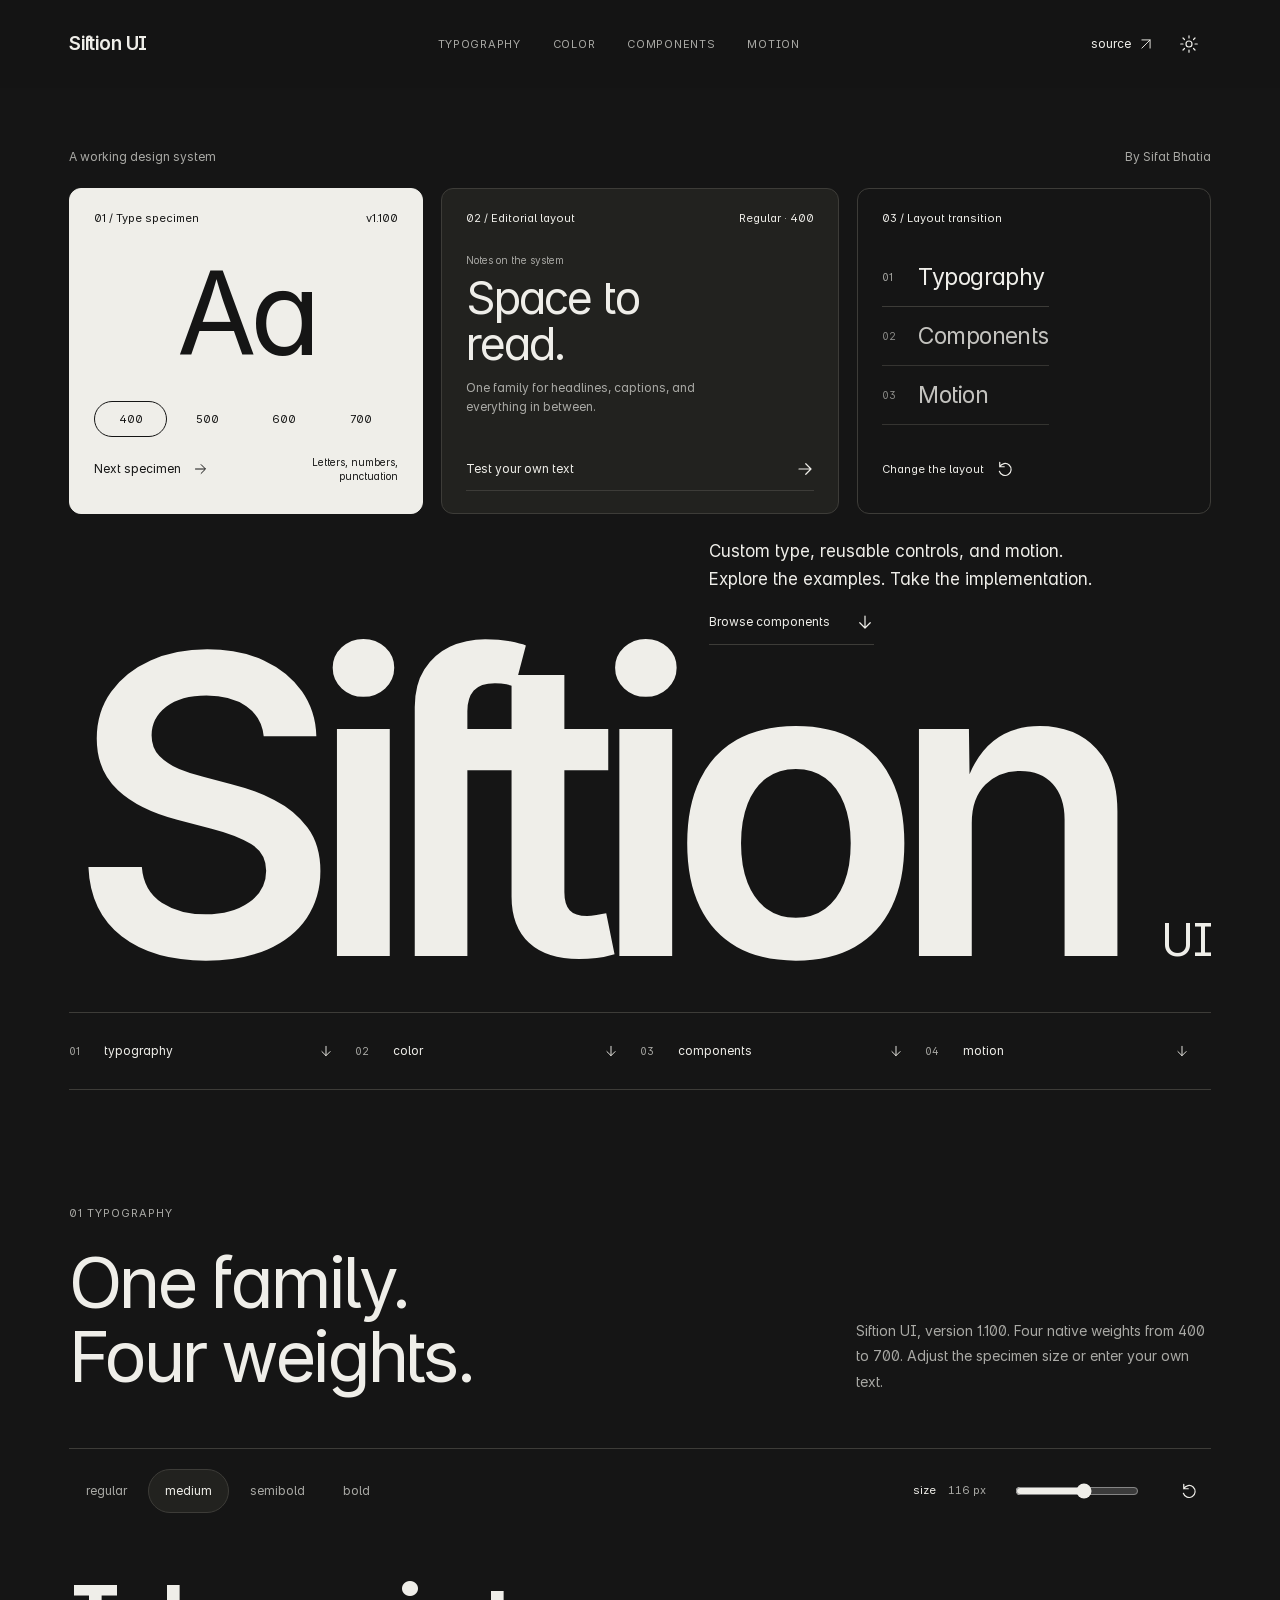
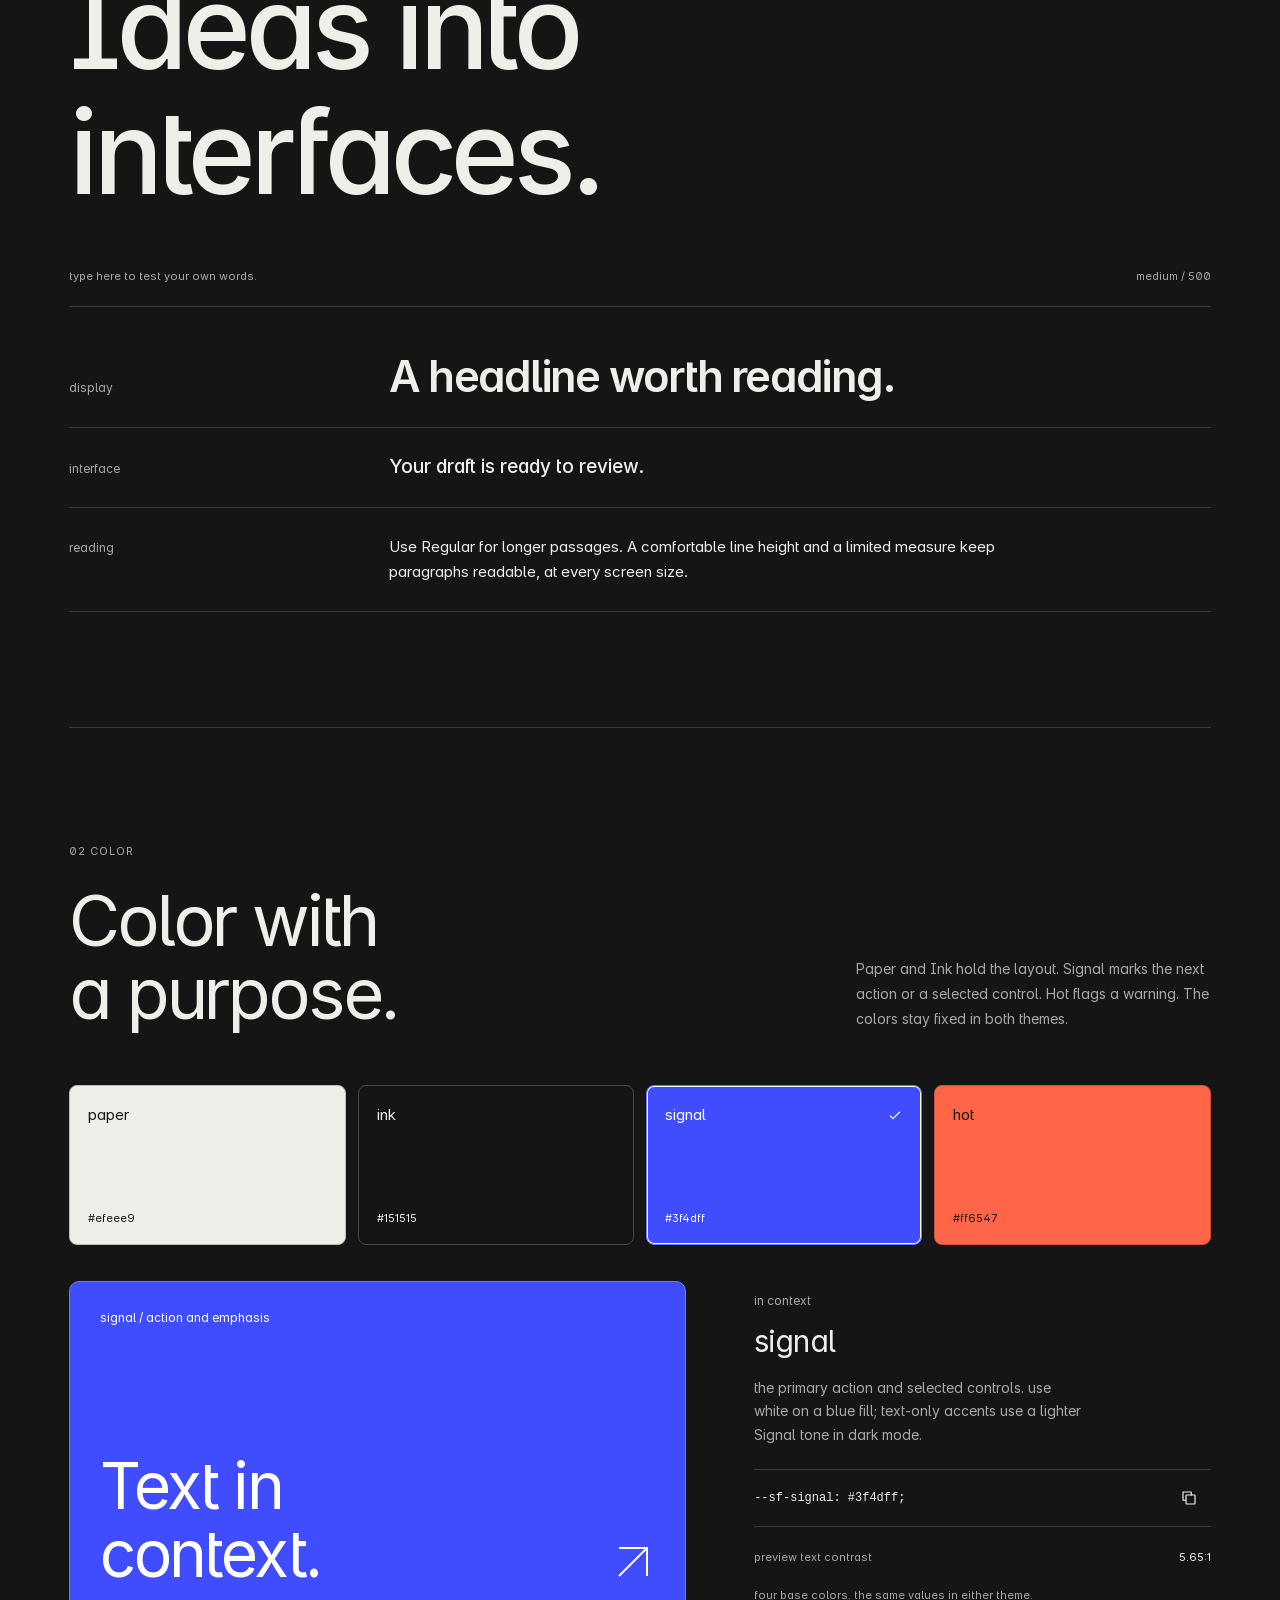
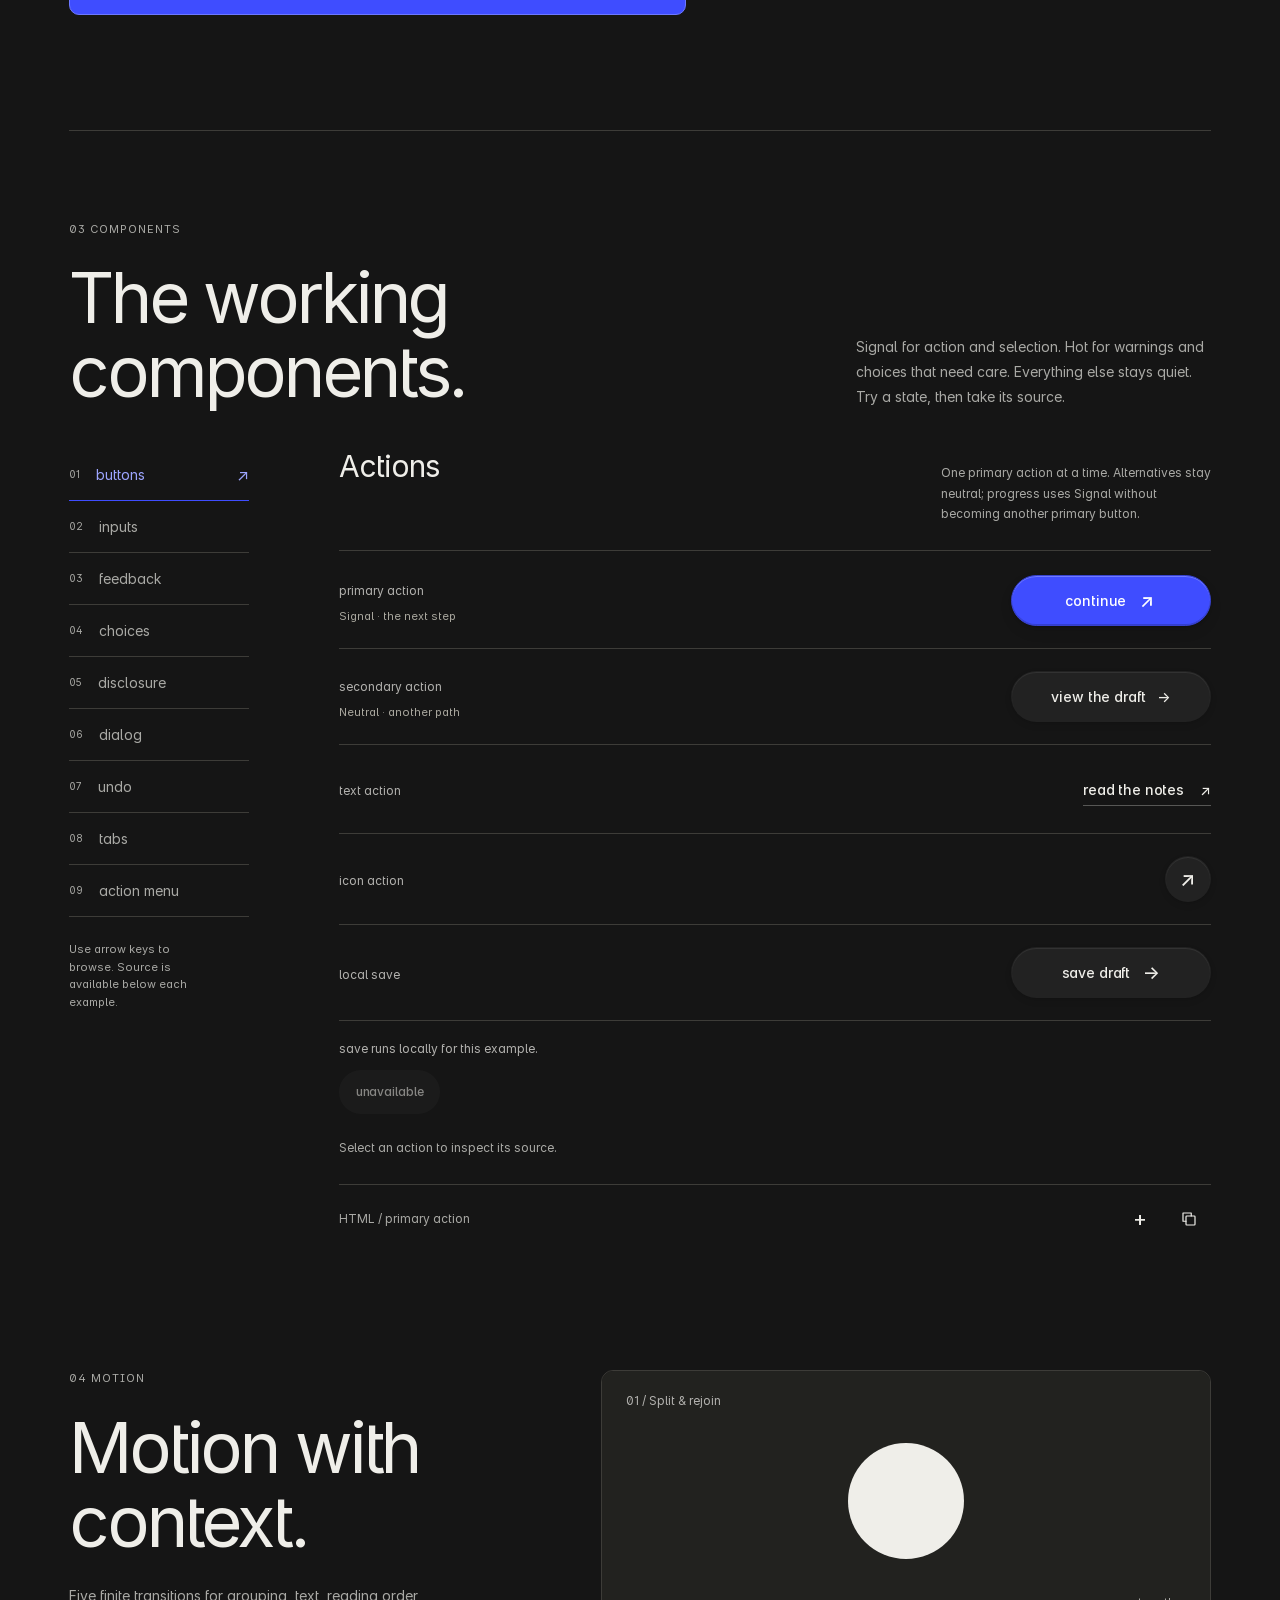
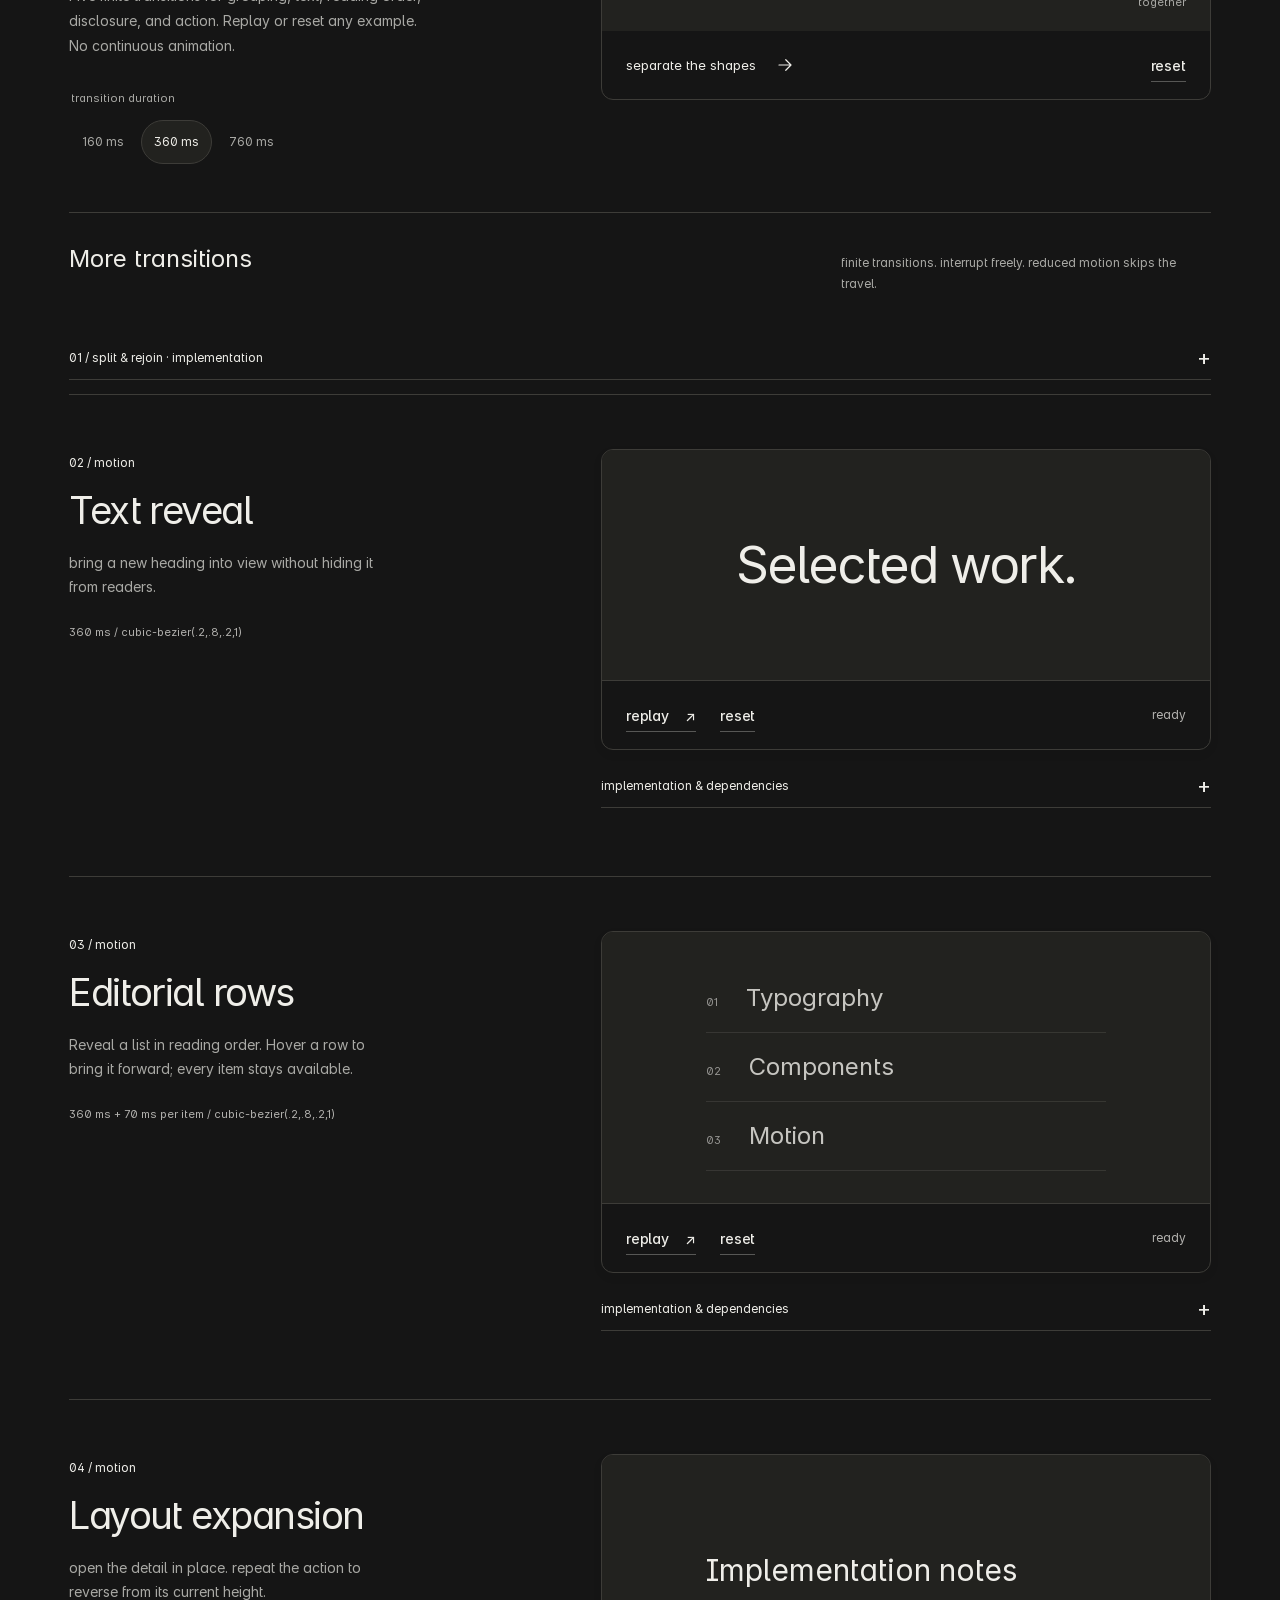
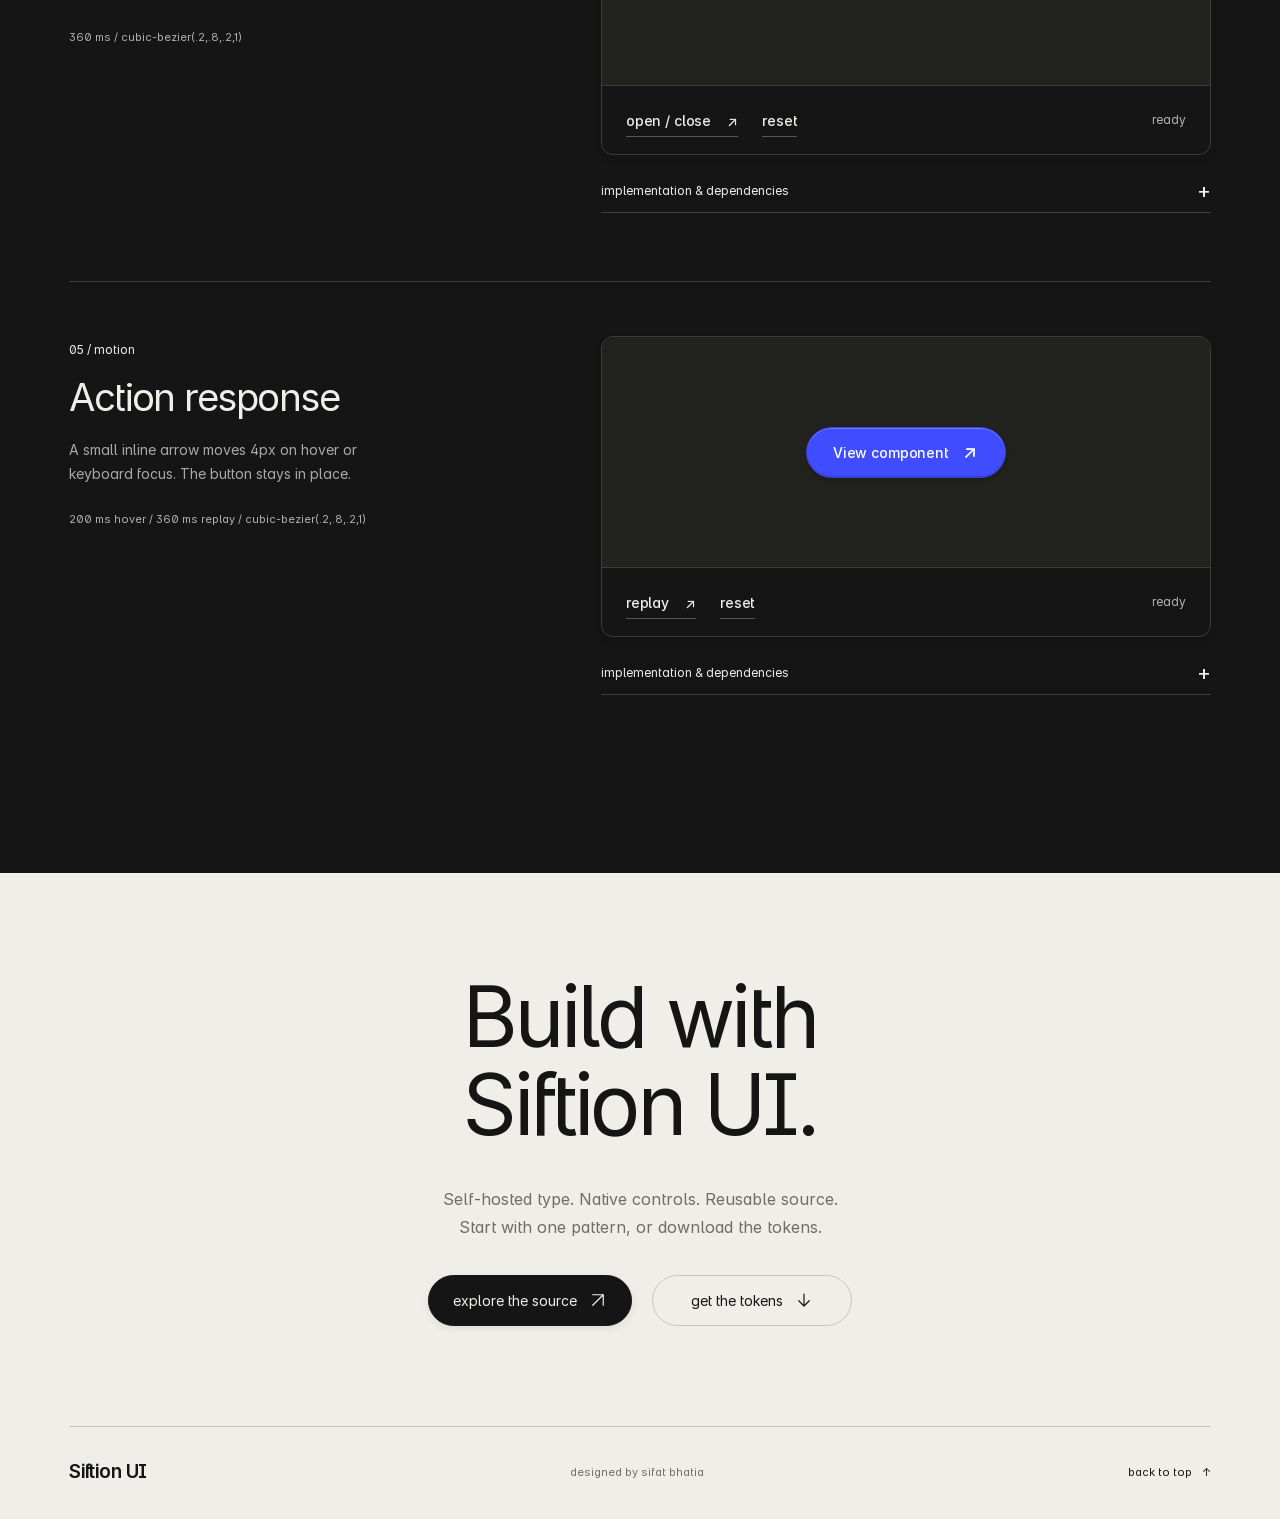
==== commit 65119d33: "Update Siftion UI design system" ====
--- a/index.html
+++ b/index.html
@@ -1,159 +1,1528 @@
 <!doctype html>
-<html lang="en" data-mode="light">
-<head>
-  <meta charset="utf-8">
-  <meta name="viewport" content="width=device-width, initial-scale=1">
-  <meta name="description" content="Explore Siftion UI through a live type specimen, a purposeful palette, real components, and motion you can play with.">
-  <meta name="theme-color" content="#efeee9">
-  <title>Siftion UI - A design language with room to play</title>
-  <script>
-    (() => {
-      let saved;
-      try { saved = localStorage.getItem('siftion-showcase:mode'); } catch (_) { /* Optional persistence. */ }
-      const mode = ['light', 'night'].includes(saved)
-        ? saved
-        : (matchMedia('(prefers-color-scheme: dark)').matches ? 'night' : 'light');
-      document.documentElement.dataset.mode = mode;
-    })();
-  </script>
-  <link rel="stylesheet" href="styles/tokens.css">
-  <link rel="stylesheet" href="styles/components.css">
-  <link rel="stylesheet" href="styles/showcase.css">
-  <script src="scripts/showcase.js" defer></script>
-</head>
-<body class="sx-page">
-  <a class="sx-skip" href="#main">Skip to content</a>
-  <svg class="sx-sprite" aria-hidden="true" xmlns="http://www.w3.org/2000/svg">
-    <symbol id="sx-arrow" viewBox="0 0 24 24"><path d="M4 12h15M13 5l7 7-7 7"/></symbol>
-    <symbol id="sx-diagonal" viewBox="0 0 24 24"><path d="M5 19 19 5M5 5h14v14"/></symbol>
-    <symbol id="sx-down" viewBox="0 0 24 24"><path d="M12 4v16M5 13l7 7 7-7"/></symbol>
-    <symbol id="sx-replay" viewBox="0 0 24 24"><path d="M5 9a8 8 0 1 1-.5 6M5 3v6h6"/></symbol>
-    <symbol id="sx-copy" viewBox="0 0 24 24"><rect x="8" y="8" width="12" height="12" rx="1"/><path d="M15 8V4H4v11h4"/></symbol>
-    <symbol id="sx-check" viewBox="0 0 24 24"><path d="m5 12 4 4L19 6"/></symbol>
-    <symbol id="sx-sun" viewBox="0 0 24 24"><circle cx="12" cy="12" r="4"/><path d="M12 1v3m0 16v3M1 12h3m16 0h3M4 4l2 2m12 12 2 2M20 4l-2 2M6 18l-2 2"/></symbol>
-    <symbol id="sx-moon" viewBox="0 0 24 24"><path d="M20 14.5A9 9 0 0 1 9.5 4a9 9 0 1 0 10.5 10.5Z"/></symbol>
-    <symbol id="sx-menu" viewBox="0 0 24 24"><path d="M4 8h16M4 16h16"/></symbol>
-    <symbol id="sx-close" viewBox="0 0 24 24"><path d="m5 5 14 14M5 19 19 5"/></symbol>
-  </svg>
+<html lang="en" data-mode="night">
+  <head>
+    <meta charset="utf-8" />
+    <meta name="viewport" content="width=device-width, initial-scale=1" />
+    <meta
+      name="description"
+      content="Siftion UI: custom type, four colors, and a working library of controls and motion. Try the examples and copy their implementation."
+    />
+    <meta name="theme-color" content="#151515" />
+    <title>Siftion UI | Type, components &amp; motion</title>
+    <link rel="icon" href="assets/favicon.svg" type="image/svg+xml" />
+    <meta
+      property="og:title"
+      content="Siftion UI | Type, components &amp; motion"
+    />
+    <meta
+      property="og:description"
+      content="A working design system by Sifat Bhatia. Test the type, explore the components, and copy the source."
+    />
+    <meta property="og:type" content="website" />
+    <meta property="og:image" content="assets/social-card.png" />
+    <meta property="og:image:width" content="1200" />
+    <meta property="og:image:height" content="630" />
+    <meta name="twitter:card" content="summary_large_image" />
+    <meta name="twitter:image" content="assets/social-card.png" />
+    <script>
+      (() => {
+        let saved;
+        try {
+          saved = localStorage.getItem('siftion-showcase:mode');
+        } catch (_) {
+          /* Optional persistence. */
+        }
+        const mode = ['light', 'night'].includes(saved) ? saved : 'night';
+        document.documentElement.dataset.mode = mode;
+      })();
+    </script>
+    <link rel="stylesheet" href="styles/tokens.css" />
+    <link rel="stylesheet" href="styles/components.css" />
+    <link rel="stylesheet" href="styles/showcase.css" />
+    <link rel="stylesheet" href="styles/library.css" />
+    <link rel="stylesheet" href="styles/navigation.css" />
+    <script src="scripts/library.js" defer></script>
+    <script src="scripts/navigation.js" defer></script>
+    <script src="scripts/showcase.js" defer></script>
+  </head>
+  <body class="sx-page">
+    <a class="sx-skip" href="#main">skip to content</a>
+    <svg
+      class="sx-sprite"
+      aria-hidden="true"
+      xmlns="http://www.w3.org/2000/svg"
+    >
+      <symbol id="sx-arrow" viewBox="0 0 24 24">
+        <path d="M4 12h15M13 5l7 7-7 7" />
+      </symbol>
+      <symbol id="sx-diagonal" viewBox="0 0 24 24">
+        <path d="M5 19 19 5M5 5h14v14" />
+      </symbol>
+      <symbol id="sx-down" viewBox="0 0 24 24">
+        <path d="M12 4v16M5 13l7 7 7-7" />
+      </symbol>
+      <symbol id="sx-replay" viewBox="0 0 24 24">
+        <path d="M5 9a8 8 0 1 1-.5 6M5 3v6h6" />
+      </symbol>
+      <symbol id="sx-copy" viewBox="0 0 24 24">
+        <rect x="8" y="8" width="12" height="12" rx="1" />
+        <path d="M15 8V4H4v11h4" />
+      </symbol>
+      <symbol id="sx-check" viewBox="0 0 24 24">
+        <path d="m5 12 4 4L19 6" />
+      </symbol>
+      <symbol id="sx-sun" viewBox="0 0 24 24">
+        <circle cx="12" cy="12" r="4" />
+        <path
+          d="M12 1v3m0 16v3M1 12h3m16 0h3M4 4l2 2m12 12 2 2M20 4l-2 2M6 18l-2 2"
+        />
+      </symbol>
+      <symbol id="sx-moon" viewBox="0 0 24 24">
+        <path d="M20 14.5A9 9 0 0 1 9.5 4a9 9 0 1 0 10.5 10.5Z" />
+      </symbol>
+      <symbol id="sx-menu" viewBox="0 0 24 24">
+        <g fill="currentColor" stroke="none">
+          <circle cx="5" cy="5" r="1.7" />
+          <circle cx="12" cy="5" r="1.7" />
+          <circle cx="19" cy="5" r="1.7" />
+          <circle cx="5" cy="12" r="1.7" />
+          <circle cx="12" cy="12" r="1.7" />
+          <circle cx="19" cy="12" r="1.7" />
+          <circle cx="5" cy="19" r="1.7" />
+          <circle cx="12" cy="19" r="1.7" />
+          <circle cx="19" cy="19" r="1.7" />
+        </g>
+      </symbol>
+      <symbol id="sx-close" viewBox="0 0 24 24">
+        <path d="m5 5 14 14M5 19 19 5" />
+      </symbol>
+    </svg>
 
-  <header class="sx-header">
-    <div class="sx-shell sx-header-inner">
-      <a class="sx-brand" href="#top" aria-label="Siftion UI home"><span class="sx-brand-mark" aria-hidden="true"><i></i><i></i><i></i><i></i></span>Siftion UI</a>
-      <nav class="sx-nav" id="site-nav" aria-label="Main navigation">
-        <a href="#typography">Typography</a><a href="#color">Color</a><a href="#components">Components</a><a href="#motion">Motion</a>
-      </nav>
-      <div class="sx-header-actions">
-        <a class="sx-source-link" href="https://github.com/sifatbhatia/sifton-design-system">Source <svg class="sx-icon" aria-hidden="true"><use href="#sx-diagonal"/></svg></a>
-        <button class="sx-icon-button" type="button" data-theme-toggle aria-label="Use dark theme" aria-pressed="false"><svg class="sx-icon" aria-hidden="true"><use href="#sx-moon"/></svg></button>
-        <button class="sx-icon-button sx-menu-button" type="button" data-menu-toggle aria-label="Open navigation" aria-expanded="false" aria-controls="site-nav"><svg class="sx-icon" aria-hidden="true"><use href="#sx-menu"/></svg></button>
+    <header class="sx-header">
+      <div class="sx-shell sx-header-inner">
+        <a class="sx-brand" href="#top" aria-label="Siftion UI home"
+          >Siftion UI</a
+        >
+        <nav class="sx-nav" id="site-nav" aria-label="Main navigation">
+          <a href="#typography">typography</a><a href="#color">color</a
+          ><a href="#components">components</a><a href="#motion">motion</a>
+        </nav>
+        <div class="sx-header-actions">
+          <a
+            class="sx-source-link"
+            href="https://github.com/sifatbhatia/sifton-design-system"
+            >source
+            <svg class="sx-icon" aria-hidden="true">
+              <use href="#sx-diagonal" /></svg
+          ></a>
+          <button
+            class="sx-icon-button"
+            type="button"
+            data-theme-toggle
+            aria-label="Use dark theme"
+            aria-pressed="false"
+          >
+            <svg class="sx-icon" aria-hidden="true">
+              <use href="#sx-moon" />
+            </svg>
+          </button>
+          <button
+            class="sx-icon-button sx-menu-button"
+            type="button"
+            data-menu-toggle
+            aria-label="Open navigation"
+            aria-expanded="false"
+            aria-controls="site-nav"
+          >
+            <svg class="sx-icon" aria-hidden="true">
+              <use href="#sx-menu" />
+            </svg>
+          </button>
+        </div>
+      </div>
+    </header>
+
+    <main id="main" tabindex="-1">
+      <section class="sx-shell sx-hero" id="top" aria-labelledby="hero-title">
+        <div class="sx-hero-eyebrow">
+          <p>A working design system</p>
+          <span>By Sifat Bhatia</span>
+        </div>
+        <div
+          class="sx-hero-specimens"
+          aria-label="Interactive system specimens"
+        >
+          <article class="sx-glyph-tile sx-rail-item">
+            <div class="sx-tile-top">
+              <span>01 / Type specimen</span><span>v1.100</span>
+            </div>
+            <span class="sx-hero-glyph" data-hero-glyph aria-hidden="true"
+              >Aa</span
+            >
+            <fieldset class="sx-hero-weights">
+              <legend class="sx-sr-only">Hero specimen weight</legend>
+              <label
+                ><input
+                  type="radio"
+                  name="hero-weight"
+                  value="400"
+                  checked
+                /><span>400</span></label
+              >
+              <label
+                ><input type="radio" name="hero-weight" value="500" /><span
+                  >500</span
+                ></label
+              >
+              <label
+                ><input type="radio" name="hero-weight" value="600" /><span
+                  >600</span
+                ></label
+              >
+              <label
+                ><input type="radio" name="hero-weight" value="700" /><span
+                  >700</span
+                ></label
+              >
+            </fieldset>
+            <div class="sx-hero-action-wrap">
+              <button class="sx-specimen-next" type="button" data-hero-action>
+                Next specimen
+                <svg class="sx-icon" aria-hidden="true">
+                  <use href="#sx-arrow" />
+                </svg></button
+              ><span class="sx-small" data-hero-feedback aria-live="polite"
+                >Letters, numbers, punctuation</span
+              >
+            </div>
+          </article>
+          <article class="sx-reading-tile sx-rail-item">
+            <div class="sx-tile-top">
+              <span>02 / Editorial layout</span><span>Regular · 400</span>
+            </div>
+            <div class="sx-reading-preview">
+              <span class="sx-small">Notes on the system</span>
+              <h2>Space to<br />read.</h2>
+              <p>
+                One family for headlines, captions, and everything in between.
+              </p>
+            </div>
+            <a class="sx-text-link" href="#typography"
+              >Test your own text
+              <svg class="sx-icon" aria-hidden="true">
+                <use href="#sx-arrow" /></svg
+            ></a>
+          </article>
+          <button
+            class="sx-shape-tile sx-rail-item"
+            type="button"
+            data-rearrange
+            aria-pressed="false"
+            aria-label="Rearrange the composition"
+          >
+            <span class="sx-tile-top">03 / Layout transition</span>
+            <span class="sx-layout-preview"
+              ><span><small>01</small>Typography</span
+              ><span><small>02</small>Components</span
+              ><span><small>03</small>Motion</span></span
+            >
+            <span class="sx-tile-bottom"
+              ><span data-rearrange-label>Change the layout</span
+              ><svg class="sx-icon" aria-hidden="true">
+                <use href="#sx-replay" /></svg
+            ></span>
+          </button>
+        </div>
+        <div class="sx-hero-intro">
+          <p>
+            Custom type, reusable controls, and motion.<br />Explore the
+            examples. Take the implementation.
+          </p>
+          <a class="sx-text-link" href="#components"
+            >Browse components
+            <svg class="sx-icon" aria-hidden="true"><use href="#sx-down" /></svg
+          ></a>
+        </div>
+        <div class="sx-masthead">
+          <h1 id="hero-title">Siftion<span class="sx-sr-only"> UI</span></h1>
+          <span class="sx-ui-stamp" aria-hidden="true">UI</span>
+        </div>
+        <nav class="sx-chapter-nav" aria-label="Explore the design system">
+          <a href="#typography"
+            ><span>01</span>typography<svg class="sx-icon" aria-hidden="true">
+              <use href="#sx-down" /></svg
+          ></a>
+          <a href="#color"
+            ><span>02</span>color<svg class="sx-icon" aria-hidden="true">
+              <use href="#sx-down" /></svg
+          ></a>
+          <a href="#components"
+            ><span>03</span>components<svg class="sx-icon" aria-hidden="true">
+              <use href="#sx-down" /></svg
+          ></a>
+          <a href="#motion"
+            ><span>04</span>motion<svg class="sx-icon" aria-hidden="true">
+              <use href="#sx-down" /></svg
+          ></a>
+        </nav>
+      </section>
+
+      <section
+        class="sx-shell sx-section sx-type-section"
+        id="typography"
+        aria-labelledby="type-title"
+      >
+        <div class="sx-section-heading">
+          <div>
+            <p class="sx-eyebrow">01 typography</p>
+            <h2 id="type-title">One family.<br />Four weights.</h2>
+          </div>
+          <p class="sx-description">
+            Siftion UI, version 1.100. Four native weights from 400 to 700.
+            Adjust the specimen size or enter your own text.
+          </p>
+        </div>
+        <div class="sx-type-lab">
+          <div class="sx-type-toolbar">
+            <fieldset class="sx-segmented">
+              <legend class="sx-sr-only">specimen font weight</legend>
+              <label
+                ><input type="radio" name="type-weight" value="400" /><span
+                  >regular</span
+                ></label
+              ><label
+                ><input
+                  type="radio"
+                  name="type-weight"
+                  value="500"
+                  checked
+                /><span>medium</span></label
+              ><label
+                ><input type="radio" name="type-weight" value="600" /><span
+                  >semibold</span
+                ></label
+              ><label
+                ><input type="radio" name="type-weight" value="700" /><span
+                  >bold</span
+                ></label
+              >
+            </fieldset>
+            <label class="sx-size-control" for="type-size"
+              ><span
+                >size
+                <output id="type-size-output" for="type-size"
+                  >116 px</output
+                ></span
+              ><input
+                id="type-size"
+                type="range"
+                min="32"
+                max="180"
+                value="116"
+                step="1"
+            /></label>
+            <button
+              class="sx-icon-button"
+              type="button"
+              data-reset-type
+              aria-label="Reset the type specimen"
+            >
+              <svg class="sx-icon" aria-hidden="true">
+                <use href="#sx-replay" />
+              </svg>
+            </button>
+          </div>
+          <label class="sx-sr-only" for="type-specimen"
+            >edit the type specimen</label
+          >
+          <textarea
+            class="sx-type-input"
+            id="type-specimen"
+            rows="2"
+            maxlength="180"
+            spellcheck="false"
+            autocapitalize="off"
+            aria-describedby="type-help"
+          >
+Ideas into
+interfaces.</textarea
+          >
+          <div class="sx-type-baseline">
+            <span id="type-help">type here to test your own words.</span
+            ><span data-type-weight-label>medium / 500</span>
+          </div>
+        </div>
+        <div class="sx-type-roles">
+          <div>
+            <span class="sx-small">display</span>
+            <p class="sx-role-display">A headline worth reading.</p>
+          </div>
+          <div>
+            <span class="sx-small">interface</span>
+            <p class="sx-role-interface">Your draft is ready to review.</p>
+          </div>
+          <div>
+            <span class="sx-small">reading</span>
+            <p class="sx-role-reading">
+              Use Regular for longer passages. A comfortable line height and a
+              limited measure keep paragraphs readable, at every screen size.
+            </p>
+          </div>
+        </div>
+      </section>
+
+      <section
+        class="sx-color-section"
+        id="color"
+        aria-labelledby="color-title"
+      >
+        <div class="sx-shell sx-section">
+          <div class="sx-section-heading">
+            <div>
+              <p class="sx-eyebrow">02 color</p>
+              <h2 id="color-title">Color with<br />a purpose.</h2>
+            </div>
+            <p class="sx-description">
+              Paper and Ink hold the layout. Signal marks the next action or a
+              selected control. Hot flags a warning. The colors stay fixed in
+              both themes.
+            </p>
+          </div>
+          <fieldset class="sx-swatches">
+            <legend class="sx-sr-only">
+              preview a color from the base palette
+            </legend>
+            <label
+              class="sx-swatch"
+              style="--swatch: #efeee9; --swatch-ink: #151515"
+              ><input type="radio" name="palette" value="paper" /><span
+                class="sx-swatch-face"
+                ><span
+                  >paper<svg class="sx-icon" aria-hidden="true">
+                    <use href="#sx-check" /></svg></span
+                ><span>#efeee9</span></span
+              ></label
+            >
+            <label
+              class="sx-swatch"
+              style="--swatch: #151515; --swatch-ink: #efeee9"
+              ><input type="radio" name="palette" value="ink" /><span
+                class="sx-swatch-face"
+                ><span
+                  >ink<svg class="sx-icon" aria-hidden="true">
+                    <use href="#sx-check" /></svg></span
+                ><span>#151515</span></span
+              ></label
+            >
+            <label
+              class="sx-swatch"
+              style="--swatch: #3f4dff; --swatch-ink: #ffffff"
+              ><input type="radio" name="palette" value="signal" checked /><span
+                class="sx-swatch-face"
+                ><span
+                  >signal<svg class="sx-icon" aria-hidden="true">
+                    <use href="#sx-check" /></svg></span
+                ><span>#3f4dff</span></span
+              ></label
+            >
+            <label
+              class="sx-swatch"
+              style="--swatch: #ff6547; --swatch-ink: #151515"
+              ><input type="radio" name="palette" value="hot" /><span
+                class="sx-swatch-face"
+                ><span
+                  >hot<svg class="sx-icon" aria-hidden="true">
+                    <use href="#sx-check" /></svg></span
+                ><span>#ff6547</span></span
+              ></label
+            >
+          </fieldset>
+          <div class="sx-color-context">
+            <div class="sx-color-stage" data-color-stage>
+              <span class="sx-small" data-color-role
+                >signal / action &amp; emphasis</span
+              >
+              <p>Text in<br />context.</p>
+              <svg class="sx-stage-arrow" aria-hidden="true">
+                <use href="#sx-diagonal" />
+              </svg>
+            </div>
+            <div class="sx-color-details">
+              <div>
+                <p class="sx-small">in context</p>
+                <h3 data-color-name>signal</h3>
+                <p data-color-description>
+                  blue for the next action. pair it with white text, not ink, at
+                  small sizes.
+                </p>
+              </div>
+              <div class="sx-token-code">
+                <code data-color-code>--sf-signal: #3f4dff;</code
+                ><button
+                  class="sx-icon-button"
+                  type="button"
+                  data-copy-color
+                  aria-label="Copy the selected color token"
+                >
+                  <svg class="sx-icon" aria-hidden="true">
+                    <use href="#sx-copy" />
+                  </svg>
+                </button>
+              </div>
+              <div class="sx-color-footnote">
+                <span>preview text contrast</span
+                ><span data-color-contrast></span>
+              </div>
+              <p class="sx-fine-print">
+                four base colors. the same values in either theme.
+              </p>
+            </div>
+          </div>
+        </div>
+      </section>
+
+      <section
+        class="sx-shell sx-section"
+        id="components"
+        aria-labelledby="components-title"
+      >
+        <div class="sx-section-heading">
+          <div>
+            <p class="sx-eyebrow">03 components</p>
+            <h2 id="components-title">The working<br />components.</h2>
+          </div>
+          <p class="sx-description">
+            Signal for action and selection. Hot for warnings and choices that
+            need care. Everything else stays quiet. Try a state, then take its
+            source.
+          </p>
+        </div>
+        <div class="sx-component-board" data-component-workspace data-sf-tabs>
+          <div class="sx-board-toolbar">
+            <div
+              class="sx-tabs"
+              role="tablist"
+              aria-label="Component examples"
+              aria-orientation="vertical"
+             data-sf-tablist>
+              <button
+                id="tab-buttons"
+                type="button"
+                role="tab"
+                aria-selected="true"
+                aria-controls="panel-buttons"
+                data-tab="buttons"
+               data-sf-tab>
+                buttons</button
+              ><button
+                id="tab-inputs"
+                type="button"
+                role="tab"
+                aria-selected="false"
+                aria-controls="panel-inputs"
+                tabindex="-1"
+                data-tab="inputs"
+               data-sf-tab>
+                inputs</button
+              ><button
+                id="tab-states"
+                type="button"
+                role="tab"
+                aria-selected="false"
+                aria-controls="panel-states"
+                tabindex="-1"
+                data-tab="states"
+               data-sf-tab>
+                feedback</button
+              ><button
+                id="tab-choices"
+                type="button"
+                role="tab"
+                aria-selected="false"
+                aria-controls="panel-choices"
+                tabindex="-1"
+                data-tab="choices"
+               data-sf-tab>
+                choices</button
+              ><button
+                id="tab-disclosure"
+                type="button"
+                role="tab"
+                aria-selected="false"
+                aria-controls="panel-disclosure"
+                tabindex="-1"
+                data-tab="disclosure"
+               data-sf-tab>
+                disclosure</button
+              ><button
+                id="tab-dialog"
+                type="button"
+                role="tab"
+                aria-selected="false"
+                aria-controls="panel-dialog"
+                tabindex="-1"
+                data-tab="dialog"
+               data-sf-tab>
+                dialog</button
+              ><button
+                id="tab-undo"
+                type="button"
+                role="tab"
+                aria-selected="false"
+                aria-controls="panel-undo"
+                tabindex="-1"
+                data-tab="undo"
+               data-sf-tab>
+                undo
+              </button>
+              <button id="tab-tabs" type="button" role="tab" aria-selected="false" aria-controls="panel-tabs" tabindex="-1" data-tab="tabs" data-sf-tab>tabs</button>
+
+              <button id="tab-menu" type="button" role="tab" aria-selected="false" aria-controls="panel-menu" tabindex="-1" data-tab="menu" data-sf-tab>action menu</button>
+</div>
+            <span class="sx-small sx-board-note"
+              >Use arrow keys to browse. Source is available below each
+              example.</span
+            >
+          </div>
+          <div class="sx-component-body">
+            <div class="sx-component-preview">
+              <div
+                id="panel-buttons"
+                class="sx-tab-panel"
+                role="tabpanel"
+                aria-labelledby="tab-buttons"
+                tabindex="0"
+               data-sf-tabpanel>
+                <div class="sx-component-intro">
+                  <h3>Actions</h3>
+                  <p>
+                    One primary action at a time. Alternatives stay neutral;
+                    progress uses Signal without becoming another primary
+                    button.
+                  </p>
+                </div>
+                <div class="sf-action-sheet" data-sf-example>
+                  <div class="sf-action-row">
+                    <div>
+                      <span class="sf-caption">primary action</span>
+                      <p class="sf-action-guidance">Signal · the next step</p>
+                    </div>
+                    <button
+                      class="sf-button sf-button--primary"
+                      type="button"
+                      data-demo-button="primary"
+                    >
+                      <span>continue</span
+                      ><span class="sf-button__cap" aria-hidden="true">↗</span>
+                    </button>
+                  </div>
+                  <div class="sf-action-row">
+                    <div>
+                      <span class="sf-caption">secondary action</span>
+                      <p class="sf-action-guidance">Neutral · another path</p>
+                    </div>
+                    <button
+                      class="sf-button sf-button--secondary"
+                      type="button"
+                      data-demo-button="signal"
+                    >
+                      <span>view the draft</span
+                      ><span aria-hidden="true">→</span>
+                    </button>
+                  </div>
+                  <div class="sf-action-row">
+                    <div><span class="sf-caption">text action</span></div>
+                    <button
+                      class="sf-button sf-button--ghost"
+                      type="button"
+                      data-demo-button="ghost"
+                    >
+                      <span>read the notes</span
+                      ><span aria-hidden="true">↗</span>
+                    </button>
+                  </div>
+                  <div class="sf-action-row">
+                    <div><span class="sf-caption">icon action</span></div>
+                    <button
+                      class="sf-button sf-button--icon"
+                      type="button"
+                      data-demo-button="icon"
+                      aria-label="inspect icon action"
+                    >
+                      <span aria-hidden="true">↗</span>
+                    </button>
+                  </div>
+                  <div class="sf-action-row">
+                    <div><span class="sf-caption">local save</span></div>
+                    <button
+                      class="sf-button sf-button--async"
+                      type="button"
+                      data-sf-async
+                      data-demo-button="async"
+                    >
+                      <span data-sf-async-label>save draft</span
+                      ><span class="sf-button__cap" aria-hidden="true">→</span>
+                    </button>
+                  </div>
+                  <p class="sf-caption" role="status" data-sf-async-status>
+                    save runs locally for this example.
+                  </p>
+                  <button class="sf-button" type="button" disabled>
+                    unavailable
+                  </button>
+                </div>
+                <p
+                  class="sx-example-caption"
+                  data-button-feedback
+                  aria-live="polite"
+                >
+                  Select an action to inspect its source.
+                </p>
+              </div>
+              <div
+                id="panel-inputs"
+                class="sx-tab-panel"
+                role="tabpanel"
+                aria-labelledby="tab-inputs"
+                tabindex="0"
+               data-sf-tabpanel>
+                <div class="sx-component-intro">
+                  <h3>Input</h3>
+                  <p>
+                    Signal shows focus. Hot marks what needs fixing, with a
+                    message that explains why.
+                  </p>
+                </div>
+                <form class="sx-example-form sf-form" data-sf-example data-sf-form data-example-form novalidate>
+  <div class="sf-field">
+    <label class="sf-field__label" for="example-name">draft title</label>
+    <input
+      id="example-name"
+      name="title"
+      data-sf-input
+      type="text"
+      placeholder="a working title"
+      maxlength="64"
+      aria-describedby="example-help example-error"
+      required
+    />
+    <p id="example-help" class="sf-field__help">required. up to 64 characters.</p>
+    <p id="example-error" class="sf-field__error" data-sf-error role="alert" hidden>add a title before saving this example.</p>
+  </div>
+
+  <fieldset class="sf-field-group">
+    <legend>draft details</legend>
+    <div class="sf-field-grid">
+      <div class="sf-field">
+        <label class="sf-field__label" for="example-kind">draft type</label>
+        <select id="example-kind" name="kind" aria-describedby="example-kind-help">
+          <option value="note">note</option>
+          <option value="article">article</option>
+          <option value="project">project</option>
+        </select>
+        <p id="example-kind-help" class="sf-field__help">choose the format that fits your draft.</p>
+      </div>
+      <div class="sf-field">
+        <label class="sf-field__label" for="example-destination">destination <span class="sf-field__optional">read-only</span></label>
+        <input id="example-destination" name="destination" type="text" value="local example" readonly aria-describedby="example-destination-help" />
+        <p id="example-destination-help" class="sf-field__help">no account or server is connected.</p>
       </div>
     </div>
-  </header>
+    <div class="sf-field">
+      <label class="sf-field__label" for="example-description">description <span class="sf-field__optional">optional</span></label>
+      <textarea
+        id="example-description"
+        name="description"
+        rows="3"
+        maxlength="320"
+        placeholder="what is this draft about?"
+        aria-describedby="example-description-help"
+      ></textarea>
+      <p id="example-description-help" class="sf-field__help">up to 320 characters. resize the field if you need more room.</p>
+    </div>
+  </fieldset>
 
-  <main id="main" tabindex="-1">
-    <section class="sx-shell sx-hero" id="top" aria-labelledby="hero-title">
-      <div class="sx-hero-eyebrow"><p>A design language with room to play.</p><span>By Sifat Bhatia</span></div>
-      <div class="sx-masthead"><h1 id="hero-title">Siftion<span class="sx-sr-only"> UI</span></h1><div class="sx-ui-stamp" aria-hidden="true"><span>UI</span><svg class="sx-icon" aria-hidden="true"><use href="#sx-diagonal"/></svg></div></div>
-      <div class="sx-hero-intro"><p class="sx-hero-statement">Good bones.<br>Endless possibilities.</p><div><p>One type family. A decisive palette. Thoughtful components. A shared starting point for something entirely your own.</p><a class="sx-text-link" href="#typography">Explore the system <svg class="sx-icon" aria-hidden="true"><use href="#sx-down"/></svg></a></div></div>
+  <div class="sf-form__footer">
+    <div class="sf-controls">
+      <button class="sf-button sf-button--primary" type="submit">save example <span class="sf-button__cap" aria-hidden="true">↗</span></button>
+      <button class="sf-button sf-button--ghost" type="reset">reset fields</button>
+    </div>
+    <p class="sf-caption">local example only. nothing is sent or kept after reload.</p>
+    <p data-form-feedback data-sf-form-status role="status" aria-live="polite" aria-atomic="true"></p>
+  </div>
+</form>
+              </div>
+              <div
+                id="panel-states"
+                class="sx-tab-panel"
+                role="tabpanel"
+                aria-labelledby="tab-states"
+                tabindex="0"
+               data-sf-tabpanel>
+                <div class="sf-feedback-demo" data-sf-example data-sf-feedback>
+                  <div class="sf-setting">
+                    <h3>Feedback</h3>
+                    <p class="sf-caption">
+                      Confirmation stays neutral. Hot is reserved for a warning,
+                      never a decoration.
+                    </p>
+                  </div>
+                  <span
+                    class="sf-status sx-status-example"
+                    data-state-preview
+                    data-sf-feedback-status
+                    data-state="saved"
+                    role="status"
+                    >saved locally</span
+                  >
+                  <p class="sf-caption" data-sf-feedback-detail>
+                    The local example is up to date. No further action needed.
+                  </p>
+                  <fieldset class="sx-segmented sx-state-options sf-segment">
+                    <legend class="sx-sr-only">preview a feedback state</legend>
+                    <label
+                      ><input
+                        type="radio"
+                        name="feedback-state"
+                        value="saved"
+                        checked
+                      /><span>saved</span></label
+                    ><label
+                      ><input
+                        type="radio"
+                        name="feedback-state"
+                        value="attention"
+                      /><span>attention</span></label
+                    ><label
+                      ><input
+                        type="radio"
+                        name="feedback-state"
+                        value="waiting"
+                      /><span>waiting</span></label
+                    >
+                  </fieldset>
+                </div>
+              </div>
+              <div
+                id="panel-choices"
+                class="sx-tab-panel"
+                role="tabpanel"
+                aria-labelledby="tab-choices"
+                tabindex="0"
+               data-sf-tabpanel>
+                <div class="sf-preferences" data-sf-example>
+                  <div class="sf-setting">
+                    <div>
+                      <h3>reading preferences</h3>
+                      <p class="sf-caption">
+                        native choices. use space to toggle, arrow keys to
+                        select.
+                      </p>
+                    </div>
+                  </div>
+                  <label class="sf-switch"
+                    ><span>email me reading reminders</span
+                    ><input type="checkbox" role="switch" /><span
+                      class="sf-switch__track"
+                      aria-hidden="true"
+                    ></span
+                  ></label>
+                  <label class="sf-switch"
+                    ><span
+                      >team reminders
+                      <small>unavailable in this demo</small></span
+                    ><input type="checkbox" role="switch" disabled /><span
+                      class="sf-switch__track"
+                      aria-hidden="true"
+                    ></span
+                  ></label>
+                  <fieldset class="sf-choices">
+                    <legend>include in the reading list</legend>
+                    <label
+                      ><input type="checkbox" value="essays" checked /><span
+                        >essays</span
+                      ></label
+                    ><label
+                      ><input type="checkbox" value="notes" /><span
+                        >notes</span
+                      ></label
+                    ><label
+                      ><input type="checkbox" value="interviews" /><span
+                        >interviews</span
+                      ></label
+                    >
+                  </fieldset>
+                  <fieldset class="sf-segment">
+                    <legend>list density</legend>
+                    <div class="sf-segment__track">
+                      <label
+                        ><input
+                          type="radio"
+                          name="density"
+                          value="comfortable"
+                          checked
+                        /><span>comfortable</span></label
+                      ><label
+                        ><input
+                          type="radio"
+                          name="density"
+                          value="compact"
+                        /><span>compact</span></label
+                      >
+                    </div>
+                  </fieldset>
+                </div>
+              </div>
+              <div
+                id="panel-disclosure"
+                class="sx-tab-panel"
+                role="tabpanel"
+                aria-labelledby="tab-disclosure"
+                tabindex="0"
+               data-sf-tabpanel>
+                <div class="sf-disclosures" data-sf-example>
+                  <details class="sf-disclosure" open>
+                    <summary>what comes with a pattern?</summary>
+                    <div>
+                      <p>
+                        the markup in this panel, shared styles, and a small
+                        initializer for behaviors that need javascript. native
+                        choices and disclosures need no script.
+                      </p>
+                    </div>
+                  </details>
+                  <details class="sf-disclosure">
+                    <summary>can i use more than one?</summary>
+                    <div>
+                      <p>
+                        yes. give each instance unique ids and radio names. call
+                        SiftionUI.init(container) after adding it. existing
+                        controls will not bind twice.
+                      </p>
+                    </div>
+                  </details>
+                  <details class="sf-disclosure">
+                    <summary>what happens without motion?</summary>
+                    <div>
+                      <p>
+                        the same state change, without the travel. no
+                        information depends on an animation finishing.
+                      </p>
+                    </div>
+                  </details>
+                </div>
+              </div>
+              <div
+                id="panel-dialog"
+                class="sx-tab-panel"
+                role="tabpanel"
+                aria-labelledby="tab-dialog"
+                tabindex="0"
+               data-sf-tabpanel>
+                <div
+                  class="sf-dialog-demo"
+                  data-sf-example
+                  data-sf-dialog-group
+                >
+                  <h3>review before closing</h3>
+                  <p class="sf-caption">
+                    a native modal keeps focus inside. escape closes it and
+                    returns you here.
+                  </p>
+                  <button
+                    class="sf-button sf-button--primary"
+                    type="button"
+                    data-sf-dialog-open
+                  >
+                    <span>review draft</span
+                    ><span class="sf-button__cap" aria-hidden="true">↗</span>
+                  </button>
+                  <dialog
+                    class="sf-dialog"
+                    aria-labelledby="draft-dialog-title"
+                  >
+                    <form method="dialog">
+                      <span class="sf-caption">local example</span>
+                      <h2 id="draft-dialog-title">leave this draft?</h2>
+                      <p>
+                        this only closes the preview. your field example stays
+                        as it is.
+                      </p>
+                      <div class="sf-controls">
+                        <button
+                          class="sf-button sf-button--primary"
+                          value="keep"
+                          autofocus
+                        >
+                          keep editing</button
+                        ><button
+                          class="sf-button sf-button--ghost"
+                          value="close"
+                        >
+                          close preview
+                        </button>
+                      </div>
+                    </form>
+                  </dialog>
+                </div>
+              </div>
+              <div
+                id="panel-undo"
+                class="sx-tab-panel"
+                role="tabpanel"
+                aria-labelledby="tab-undo"
+                tabindex="0"
+               data-sf-tabpanel>
+                <div class="sx-component-intro">
+                  <h3>Reversible removal</h3>
+                  <p>Remove a note, then bring it back. Undo stays available until you dismiss the receipt. Nothing changes outside this example.</p>
+                </div>
+                <div class="sf-undo-demo" data-sf-example data-sf-undo>
+  <article class="sf-undo__row" data-sf-undo-item aria-labelledby="undo-entry-title">
+    <div class="sf-undo__content">
+      <p class="sf-undo__eyebrow">reading list / 01</p>
+      <h3 id="undo-entry-title" class="sf-undo__title" data-sf-undo-title>a note on spacing</h3>
+      <p class="sf-undo__meta"><span>design notes</span><span>saved in this example</span></p>
+    </div>
+    <div class="sf-undo__actions">
+      <button class="sf-button sf-button--ghost sf-undo__remove" type="button" data-sf-remove aria-label="remove a note on spacing">remove</button>
+    </div>
+  </article>
 
-      <div class="sx-hero-specimens">
-        <div class="sx-glyph-tile">
-          <div class="sx-tile-top"><span>One family. Four weights.</span><span>Siftion UI</span></div>
-          <span class="sx-hero-glyph" data-hero-glyph aria-hidden="true">Aa</span>
-          <fieldset class="sx-hero-weights"><legend class="sx-sr-only">Hero specimen weight</legend>
-            <label><input type="radio" name="hero-weight" value="400" checked><span>400</span></label>
-            <label><input type="radio" name="hero-weight" value="500"><span>500</span></label>
-            <label><input type="radio" name="hero-weight" value="600"><span>600</span></label>
-            <label><input type="radio" name="hero-weight" value="700"><span>700</span></label>
+  <div class="sf-undo__receipt" data-sf-receipt hidden>
+    <div class="sf-undo__content">
+      <p class="sf-undo__eyebrow">removed from reading list</p>
+      <h3 class="sf-undo__title">a note on spacing</h3>
+      <p class="sf-undo__meta">undo stays available until you restore the entry or dismiss this receipt.</p>
+    </div>
+    <div class="sf-undo__actions">
+      <button class="sf-button sf-button--primary" type="button" data-sf-restore aria-label="undo removal of a note on spacing">undo removal</button>
+      <button class="sf-button sf-button--ghost sf-undo__dismiss" type="button" data-sf-dismiss>dismiss receipt</button>
+    </div>
+  </div>
+
+  <div class="sf-undo__empty" data-sf-undo-empty hidden>
+    <p>the reading list is empty.</p>
+    <p>the entry is still removed. reset the example to bring it back.</p>
+  </div>
+
+  <div class="sf-undo__footer">
+    <p data-sf-undo-status role="status" aria-live="polite" aria-atomic="true"></p>
+    <button class="sf-button sf-button--ghost" type="button" data-sf-undo-reset hidden>reset example</button>
+  </div>
+  <p class="sf-caption">this only changes the example. your files and saved reading lists are not affected.</p>
+</div>
+              </div>
+              <div id="panel-tabs" class="sx-tab-panel" role="tabpanel" aria-labelledby="tab-tabs" tabindex="0" data-sf-tabpanel>
+                <div class="sx-component-intro"><h3>Content tabs</h3><p>Keep related content together. Each section has its own keyboard-accessible tab; without JavaScript, every section remains readable.</p></div>
+                <!-- standalone component fragment, not a page shell.
+load styles/tokens.css and styles/navigation.css.
+load scripts/navigation.js, then call SiftionNavigation.init(root).
+no showcase assets required. give every copied instance unique ids. -->
+<div class="sf-tabs" data-sf-example data-sf-tabs>
+  <div class="sf-tabs__list" data-sf-tablist role="tablist" aria-label="draft details" aria-orientation="horizontal">
+    <button class="sf-tabs__tab" id="draft-tab-overview" type="button" role="tab" data-sf-tab="overview" aria-controls="draft-panel-overview" aria-selected="true">overview</button>
+    <button class="sf-tabs__tab" id="draft-tab-notes" type="button" role="tab" data-sf-tab="notes" aria-controls="draft-panel-notes" aria-selected="false">notes</button>
+    <button class="sf-tabs__tab" id="draft-tab-history" type="button" role="tab" data-sf-tab="history" aria-controls="draft-panel-history" aria-selected="false">history</button>
+  </div>
+  <section class="sf-tabs__panel" id="draft-panel-overview" data-sf-tabpanel="overview" role="tabpanel" aria-labelledby="draft-tab-overview" tabindex="0">
+    <h3>a note on spacing</h3>
+    <p>an example draft with its supporting notes and revision history. switch sections without leaving the draft.</p>
+    <ul class="sf-nav-rows">
+      <li><span>working title</span><small>a note on spacing</small></li>
+      <li><span>format</span><small>short essay</small></li>
+    </ul>
+  </section>
+  <section class="sf-tabs__panel" id="draft-panel-notes" data-sf-tabpanel="notes" role="tabpanel" aria-labelledby="draft-tab-notes" tabindex="0">
+    <h3>notes for the next revision</h3>
+    <p>these are sample notes, not a connected editing service.</p>
+    <ul class="sf-nav-rows">
+      <li><span>shorten the opening paragraph</span><small>writing</small></li>
+      <li><span>keep the reading measure consistent</span><small>layout</small></li>
+    </ul>
+  </section>
+  <section class="sf-tabs__panel" id="draft-panel-history" data-sf-tabpanel="history" role="tabpanel" aria-labelledby="draft-tab-history" tabindex="0">
+    <h3>example revision history</h3>
+    <p>illustrative entries for this draft. no edits are recorded here.</p>
+    <ol class="sf-nav-rows">
+      <li><span>first outline</span><small>revision 01</small></li>
+      <li><span>reading notes added</span><small>revision 02</small></li>
+    </ol>
+  </section>
+  <p class="sf-navigation-note">left and right arrow keys select a section. home and end select the first and last. without javascript, all sections remain readable.</p>
+</div>
+              </div>
+
+              <div id="panel-menu" class="sx-tab-panel" role="tabpanel" aria-labelledby="tab-menu" tabindex="0" data-sf-tabpanel>
+                <div class="sx-component-intro"><h3>Action menu</h3><p>Contextual actions for an example reading list. Duplicate, archive, and restore change this local list only.</p></div>
+                <!-- standalone component fragment, not a page shell.
+load styles/tokens.css and styles/navigation.css.
+load scripts/navigation.js, then call SiftionNavigation.init(root).
+no showcase assets required. data-sf-menu-local opts into this DOM-only demo.
+give every copied instance unique ids. -->
+<div class="sf-menu" data-sf-example data-sf-menu data-sf-menu-local>
+  <div class="sf-menu__heading">
+    <h3>reading list actions</h3>
+    <p>duplicate or archive the original note in this example list. restore brings it back. nothing is sent or kept after reload.</p>
+  </div>
+  <details class="sf-menu__disclosure" data-sf-menu-disclosure>
+    <summary class="sf-menu__trigger" id="reading-menu-trigger" data-sf-menu-trigger aria-haspopup="menu" aria-controls="reading-menu-panel">note actions <span aria-hidden="true">↓</span></summary>
+    <div class="sf-menu__panel" id="reading-menu-panel" data-sf-menu-panel role="menu" aria-labelledby="reading-menu-trigger" tabindex="-1">
+      <button class="sf-menu__item" type="button" role="menuitem" data-sf-menu-item="duplicate">duplicate original</button>
+      <button class="sf-menu__item sf-menu__item--caution" type="button" role="menuitem" data-sf-menu-item="archive">archive original</button>
+      <button class="sf-menu__item" type="button" role="menuitem" data-sf-menu-item="restore" aria-disabled="true">restore original</button>
+      <hr class="sf-menu__separator" role="separator" />
+      <button class="sf-menu__item" type="button" role="menuitem" data-sf-menu-item="share" aria-disabled="true">share note <small>not connected in this local example</small></button>
+    </div>
+  </details>
+  <ul class="sf-nav-rows" data-sf-menu-list aria-label="example reading list">
+    <li data-sf-menu-record><span data-sf-menu-record-title>a note on spacing</span><small>example draft</small></li>
+  </ul>
+  <p class="sf-menu__status" role="status" aria-live="polite" aria-atomic="true" data-sf-menu-status>changes affect this example list only.</p>
+  <button class="sf-menu__reset" type="button" data-sf-menu-reset>reset example list <span aria-hidden="true">↺</span></button>
+  <p class="sf-navigation-note">arrow keys browse available actions. escape closes the menu. without javascript, note actions opens as a disclosure; list changes require javascript.</p>
+</div>
+              </div>
+</div>
+            <div class="sx-code-panel">
+              <div class="sx-source-toolbar">
+                <details class="sx-component-source">
+                  <summary>
+                    <span class="sx-small" data-snippet-label
+                      >html / primary button</span
+                    ><span aria-hidden="true">+</span>
+                  </summary>
+                  <pre><code data-component-code></code></pre>
+                  <p class="sx-small" data-component-dependencies>
+                    load tokens.css, components.css, library.css, and library.js. initialize with SiftionUI.init(root).
+                  </p>
+                </details>
+                <button
+                  class="sx-icon-button"
+                  type="button"
+                  data-copy-component
+                  aria-label="Copy component HTML"
+                >
+                  <svg class="sx-icon" aria-hidden="true">
+                    <use href="#sx-copy" />
+                  </svg>
+                </button>
+              </div>
+            </div>
+          </div>
+        </div>
+      </section>
+
+      <section
+        class="sx-shell sx-motion-section"
+        id="motion"
+        aria-labelledby="motion-title"
+      >
+        <div class="sx-motion-copy">
+          <p class="sx-eyebrow">04 motion</p>
+          <h2 id="motion-title">Motion with<br />context.</h2>
+          <p class="sx-description">
+            Five finite transitions for grouping, text, reading order,
+            disclosure, and action. Replay or reset any example. No continuous
+            animation.
+          </p>
+          <fieldset class="sx-segmented sx-motion-speeds">
+            <legend class="sx-small">transition duration</legend>
+            <label
+              ><input type="radio" name="motion-speed" value="fast" /><span
+                >160 ms</span
+              ></label
+            ><label
+              ><input
+                type="radio"
+                name="motion-speed"
+                value="base"
+                checked
+              /><span>360 ms</span></label
+            ><label
+              ><input type="radio" name="motion-speed" value="slow" /><span
+                >760 ms</span
+              ></label
+            >
           </fieldset>
+          <p class="sx-small sx-reduced-note">
+            reduced motion is on. changes are immediate.
+          </p>
         </div>
-        <button class="sx-shape-tile" type="button" data-rearrange aria-pressed="false" aria-label="Rearrange the composition">
-          <span class="sx-tile-top">Same parts. Different possibilities.</span>
-          <span class="sx-flower" aria-hidden="true"><i></i><i></i><i></i><i></i></span>
-          <span class="sx-tile-bottom"><span data-rearrange-label>Rearrange</span><svg class="sx-icon" aria-hidden="true"><use href="#sx-replay"/></svg></span>
+        <div
+          class="sx-motion-demo sf-split"
+          data-motion-demo
+          data-sf-split
+          data-sf-example
+        >
+          <div class="sx-motion-stage">
+            <span class="sf-caption sf-split__label"
+              >01 / Split &amp; rejoin</span
+            ><span class="sx-motion-shapes sf-split__shapes" aria-hidden="true"
+              ><i></i><i></i><i></i><i></i></span
+            ><span class="sx-small sx-motion-state" data-motion-state
+              >together</span
+            >
+          </div>
+          <div class="sx-motion-footer">
+            <button
+              class="sx-motion-trigger"
+              type="button"
+              data-motion-toggle
+              data-sf-split-toggle
+              aria-pressed="false"
+            >
+              <span data-motion-label>separate the shapes</span
+              ><svg class="sx-icon" aria-hidden="true">
+                <use href="#sx-arrow" />
+              </svg></button
+            ><button
+              class="sf-button sf-button--ghost"
+              type="button"
+              data-sf-split-reset
+            >
+              reset
+            </button>
+          </div>
+        </div>
+      </section>
+
+      <div class="sx-shell sx-motion-notebook">
+        <div class="sx-notebook-heading">
+          <h3>More transitions</h3>
+          <p>
+            finite transitions. interrupt freely. reduced motion skips the
+            travel.
+          </p>
+        </div>
+        <details class="sx-recipe-source" data-split-source>
+          <summary>01 / split &amp; rejoin · implementation</summary>
+          <p class="sf-caption">
+            160 / 360 / 760 ms · cubic-bezier(.2,.8,.2,1). the toggle reverses
+            the current transition; reset returns to the joined state.
+          </p>
+          <pre><code></code></pre>
+          <button
+            class="sf-button sf-button--ghost"
+            type="button"
+            data-copy-recipe
+          >
+            copy implementation
+          </button>
+        </details>
+        <article class="sx-recipe" data-recipe="reveal">
+          <div class="sx-recipe-caption">
+            <span class="sx-small">02 / motion</span>
+            <h3>Text reveal</h3>
+            <p>bring a new heading into view without hiding it from readers.</p>
+            <span class="sf-caption">360 ms / cubic-bezier(.2,.8,.2,1)</span>
+          </div>
+          <div class="sx-recipe-work">
+            <div
+              class="sf-motion-recipe"
+              data-sf-example
+              data-sf-motion="reveal"
+            >
+              <div class="sf-motion-surface">
+                <p class="sf-reveal-line">
+                  <span data-sf-motion-item>Selected work.</span>
+                </p>
+              </div>
+              <div class="sf-motion-controls">
+                <button
+                  class="sf-button sf-button--ghost"
+                  type="button"
+                  data-sf-play
+                >
+                  replay <span aria-hidden="true">↗</span></button
+                ><button
+                  class="sf-button sf-button--ghost"
+                  type="button"
+                  data-sf-reset
+                >
+                  reset</button
+                ><span class="sf-caption" role="status" data-sf-motion-status
+                  >ready</span
+                >
+              </div>
+            </div>
+            <details class="sx-recipe-source">
+              <summary>implementation &amp; dependencies</summary>
+              <p class="sf-caption">
+                load tokens.css, components.css, library.css, and library.js.
+                call SiftionUI.init(root). copied markup includes the controls.
+              </p>
+              <pre><code></code></pre>
+              <button
+                class="sf-button sf-button--ghost"
+                type="button"
+                data-copy-recipe
+              >
+                copy implementation
+              </button>
+            </details>
+          </div>
+        </article>
+        <article class="sx-recipe" data-recipe="stagger">
+          <div class="sx-recipe-caption">
+            <span class="sx-small">03 / motion</span>
+            <h3>Editorial rows</h3>
+            <p>
+              Reveal a list in reading order. Hover a row to bring it forward;
+              every item stays available.
+            </p>
+            <span class="sf-caption"
+              >360 ms + 70 ms per item / cubic-bezier(.2,.8,.2,1)</span
+            >
+          </div>
+          <div class="sx-recipe-work">
+            <div
+              class="sf-motion-recipe"
+              data-sf-example
+              data-sf-motion="stagger"
+            >
+              <div class="sf-motion-surface">
+                <ol class="sf-motion-list">
+                  <li data-sf-motion-item><span>01</span>Typography</li>
+                  <li data-sf-motion-item><span>02</span>Components</li>
+                  <li data-sf-motion-item><span>03</span>Motion</li>
+                </ol>
+              </div>
+              <div class="sf-motion-controls">
+                <button
+                  class="sf-button sf-button--ghost"
+                  type="button"
+                  data-sf-play
+                >
+                  replay <span aria-hidden="true">↗</span></button
+                ><button
+                  class="sf-button sf-button--ghost"
+                  type="button"
+                  data-sf-reset
+                >
+                  reset</button
+                ><span class="sf-caption" role="status" data-sf-motion-status
+                  >ready</span
+                >
+              </div>
+            </div>
+            <details class="sx-recipe-source">
+              <summary>implementation &amp; dependencies</summary>
+              <p class="sf-caption">
+                load tokens.css, components.css, library.css, and library.js.
+                call SiftionUI.init(root). copied markup includes the controls.
+              </p>
+              <pre><code></code></pre>
+              <button
+                class="sf-button sf-button--ghost"
+                type="button"
+                data-copy-recipe
+              >
+                copy implementation
+              </button>
+            </details>
+          </div>
+        </article>
+        <article class="sx-recipe" data-recipe="expand">
+          <div class="sx-recipe-caption">
+            <span class="sx-small">04 / motion</span>
+            <h3>Layout expansion</h3>
+            <p>
+              open the detail in place. repeat the action to reverse from its
+              current height.
+            </p>
+            <span class="sf-caption">360 ms / cubic-bezier(.2,.8,.2,1)</span>
+          </div>
+          <div class="sx-recipe-work">
+            <div
+              class="sf-motion-recipe"
+              data-sf-example
+              data-sf-motion="expand"
+            >
+              <div class="sf-motion-surface">
+                <div class="sf-expand">
+                  <h3>Implementation notes</h3>
+                  <div data-sf-expand-body id="motion-expanded-note" hidden>
+                    <p>
+                      The panel measures its content before opening. Activate
+                      the control again to reverse from the current height.
+                    </p>
+                  </div>
+                </div>
+              </div>
+              <div class="sf-motion-controls">
+                <button
+                  class="sf-button sf-button--ghost"
+                  type="button"
+                  data-sf-play
+                  aria-expanded="false"
+                  aria-controls="motion-expanded-note"
+                >
+                  open / close <span aria-hidden="true">↗</span></button
+                ><button
+                  class="sf-button sf-button--ghost"
+                  type="button"
+                  data-sf-reset
+                >
+                  reset</button
+                ><span class="sf-caption" role="status" data-sf-motion-status
+                  >ready</span
+                >
+              </div>
+            </div>
+            <details class="sx-recipe-source">
+              <summary>implementation &amp; dependencies</summary>
+              <p class="sf-caption">
+                load tokens.css, components.css, library.css, and library.js.
+                call SiftionUI.init(root). copied markup includes the controls.
+              </p>
+              <pre><code></code></pre>
+              <button
+                class="sf-button sf-button--ghost"
+                type="button"
+                data-copy-recipe
+              >
+                copy implementation
+              </button>
+            </details>
+          </div>
+        </article>
+        <article class="sx-recipe" data-recipe="direction">
+          <div class="sx-recipe-caption">
+            <span class="sx-small">05 / motion</span>
+            <h3>Action response</h3>
+            <p>
+              A small inline arrow moves 4px on hover or keyboard focus. The
+              button stays in place.
+            </p>
+            <span class="sf-caption"
+              >200 ms hover / 360 ms replay / cubic-bezier(.2,.8,.2,1)</span
+            >
+          </div>
+          <div class="sx-recipe-work">
+            <div
+              class="sf-motion-recipe"
+              data-sf-example
+              data-sf-motion="direction"
+            >
+              <div class="sf-motion-surface">
+                <button
+                  class="sf-button sf-button--primary"
+                  type="button"
+                  data-sf-motion-item
+                >
+                  <span>View component</span
+                  ><span class="sf-button__cap" aria-hidden="true">↗</span>
+                </button>
+              </div>
+              <div class="sf-motion-controls">
+                <button
+                  class="sf-button sf-button--ghost"
+                  type="button"
+                  data-sf-play
+                >
+                  replay <span aria-hidden="true">↗</span></button
+                ><button
+                  class="sf-button sf-button--ghost"
+                  type="button"
+                  data-sf-reset
+                >
+                  reset</button
+                ><span class="sf-caption" role="status" data-sf-motion-status
+                  >ready</span
+                >
+              </div>
+            </div>
+            <details class="sx-recipe-source">
+              <summary>implementation &amp; dependencies</summary>
+              <p class="sf-caption">
+                load tokens.css, components.css, library.css, and library.js.
+                call SiftionUI.init(root). copied markup includes the controls.
+              </p>
+              <pre><code></code></pre>
+              <button
+                class="sf-button sf-button--ghost"
+                type="button"
+                data-copy-recipe
+              >
+                copy implementation
+              </button>
+            </details>
+          </div>
+        </article>
+      </div>
+      <footer class="sx-footer">
+        <div class="sx-shell">
+          <div class="sx-footer-main">
+            <h2>Build with<br />Siftion UI.</h2>
+            <div>
+              <p>
+                Self-hosted type. Native controls. Reusable source.<br />Start
+                with one pattern, or download the tokens.
+              </p>
+              <a
+                class="sx-text-link"
+                href="https://github.com/sifatbhatia/sifton-design-system"
+                >explore the source
+                <svg class="sx-icon" aria-hidden="true">
+                  <use href="#sx-diagonal" /></svg></a
+              ><a class="sx-text-link" href="tokens.json" download
+                >get the tokens
+                <svg class="sx-icon" aria-hidden="true">
+                  <use href="#sx-down" /></svg
+              ></a>
+            </div>
+          </div>
+          <div class="sx-footer-bottom">
+            <a class="sx-brand" href="#top">Siftion UI</a
+            ><span>designed by sifat bhatia</span
+            ><a href="#top"
+              >back to top <span aria-hidden="true">&#8593;</span></a
+            >
+          </div>
+        </div>
+      </footer>
+    </main>
+
+    <div
+      class="sx-toast"
+      role="status"
+      aria-live="polite"
+      aria-atomic="true"
+      data-toast
+    ></div>
+    <dialog
+      class="sx-copy-dialog"
+      data-copy-dialog
+      aria-labelledby="copy-dialog-title"
+    >
+      <div>
+        <h2 id="copy-dialog-title">copy this snippet</h2>
+        <button
+          class="sx-icon-button"
+          type="button"
+          data-close-dialog
+          aria-label="Close copy dialog"
+        >
+          <svg class="sx-icon" aria-hidden="true"><use href="#sx-close" /></svg>
         </button>
-        <div class="sx-control-tile">
-          <span class="sx-small">Made for interaction.</span>
-          <p>Less looking.<br>More doing.</p>
-          <div class="sx-hero-action-wrap"><button class="sf-button sf-button--primary" type="button" data-hero-action>Try a button <svg class="sx-icon" aria-hidden="true"><use href="#sx-arrow"/></svg></button><span class="sx-small" data-hero-feedback aria-live="polite">Go ahead. It works.</span></div>
-        </div>
       </div>
-      <nav class="sx-chapter-nav" aria-label="Explore the design system">
-        <a href="#typography"><span>01</span>Typography<svg class="sx-icon" aria-hidden="true"><use href="#sx-down"/></svg></a>
-        <a href="#color"><span>02</span>Color<svg class="sx-icon" aria-hidden="true"><use href="#sx-down"/></svg></a>
-        <a href="#components"><span>03</span>Components<svg class="sx-icon" aria-hidden="true"><use href="#sx-down"/></svg></a>
-        <a href="#motion"><span>04</span>Motion<svg class="sx-icon" aria-hidden="true"><use href="#sx-down"/></svg></a>
-      </nav>
-    </section>
-
-    <section class="sx-shell sx-section sx-type-section" id="typography" aria-labelledby="type-title">
-      <div class="sx-section-heading"><div><p class="sx-eyebrow">01 / Typography</p><h2 id="type-title">One family.<br>Every register.</h2></div><p class="sx-description">Quiet in the details. Confident at scale.<br>Siftion UI changes its tone without changing its voice. Give it something to say.</p></div>
-      <div class="sx-type-lab">
-        <div class="sx-type-toolbar">
-          <fieldset class="sx-segmented"><legend class="sx-sr-only">Specimen font weight</legend>
-            <label><input type="radio" name="type-weight" value="400"><span>Regular</span></label><label><input type="radio" name="type-weight" value="500" checked><span>Medium</span></label><label><input type="radio" name="type-weight" value="600"><span>Semibold</span></label><label><input type="radio" name="type-weight" value="700"><span>Bold</span></label>
-          </fieldset>
-          <label class="sx-size-control" for="type-size"><span>Size <output id="type-size-output" for="type-size">116 px</output></span><input id="type-size" type="range" min="32" max="180" value="116" step="1"></label>
-          <button class="sx-icon-button" type="button" data-reset-type aria-label="Reset the type specimen"><svg class="sx-icon" aria-hidden="true"><use href="#sx-replay"/></svg></button>
-        </div>
-        <label class="sx-sr-only" for="type-specimen">Edit the type specimen</label>
-        <textarea class="sx-type-input" id="type-specimen" rows="2" maxlength="180" spellcheck="false" autocapitalize="off" aria-describedby="type-help">Make something
-worth looking at.</textarea>
-        <div class="sx-type-baseline"><span id="type-help">Click the text. Make it yours.</span><span data-type-weight-label>Medium / 500</span></div>
-      </div>
-      <div class="sx-type-roles"><div><span class="sx-small">Display</span><p class="sx-role-display">A point of view.</p></div><div><span class="sx-small">Interface</span><p class="sx-role-interface">Make the next move obvious.</p></div><div><span class="sx-small">Reading</span><p class="sx-role-reading">The best details leave room for the idea. Clear hierarchy, comfortable spacing, and a little restraint.</p></div></div>
-    </section>
-
-    <section class="sx-color-section" id="color" aria-labelledby="color-title">
-      <div class="sx-shell sx-section">
-        <div class="sx-section-heading"><div><p class="sx-eyebrow">02 / Color</p><h2 id="color-title">Give color<br>a purpose.</h2></div><p class="sx-description">A calm foundation. A few unmistakable accents. Explore the base palette, then see what each color brings to a composition.</p></div>
-        <fieldset class="sx-swatches"><legend class="sx-sr-only">Preview a color from the base palette</legend>
-          <label class="sx-swatch" style="--swatch:#efeee9;--swatch-ink:#151515"><input type="radio" name="palette" value="paper"><span class="sx-swatch-face"><span>Paper<svg class="sx-icon" aria-hidden="true"><use href="#sx-check"/></svg></span><span>#EFEEE9</span></span></label>
-          <label class="sx-swatch" style="--swatch:#151515;--swatch-ink:#efeee9"><input type="radio" name="palette" value="ink"><span class="sx-swatch-face"><span>Ink<svg class="sx-icon" aria-hidden="true"><use href="#sx-check"/></svg></span><span>#151515</span></span></label>
-          <label class="sx-swatch" style="--swatch:#3f4dff;--swatch-ink:#ffffff"><input type="radio" name="palette" value="signal" checked><span class="sx-swatch-face"><span>Signal<svg class="sx-icon" aria-hidden="true"><use href="#sx-check"/></svg></span><span>#3F4DFF</span></span></label>
-          <label class="sx-swatch" style="--swatch:#ff6547;--swatch-ink:#151515"><input type="radio" name="palette" value="hot"><span class="sx-swatch-face"><span>Hot<svg class="sx-icon" aria-hidden="true"><use href="#sx-check"/></svg></span><span>#FF6547</span></span></label>
-          <label class="sx-swatch" style="--swatch:#c9ff36;--swatch-ink:#151515"><input type="radio" name="palette" value="acid"><span class="sx-swatch-face"><span>Acid<svg class="sx-icon" aria-hidden="true"><use href="#sx-check"/></svg></span><span>#C9FF36</span></span></label>
-          <label class="sx-swatch" style="--swatch:#cdbbff;--swatch-ink:#151515"><input type="radio" name="palette" value="violet"><span class="sx-swatch-face"><span>Violet<svg class="sx-icon" aria-hidden="true"><use href="#sx-check"/></svg></span><span>#CDBBFF</span></span></label>
-        </fieldset>
-        <div class="sx-color-context">
-          <div class="sx-color-stage" data-color-stage><span class="sx-small" data-color-role>Signal / Action &amp; emphasis</span><p>Make a<br>clear choice.</p><svg class="sx-stage-arrow" aria-hidden="true"><use href="#sx-diagonal"/></svg></div>
-          <div class="sx-color-details"><div><p class="sx-small">In context</p><h3 data-color-name>Signal</h3><p data-color-description>A decisive blue for the action, detail, or idea that deserves your attention.</p></div><div class="sx-token-code"><code data-color-code>--sf-signal: #3f4dff;</code><button class="sx-icon-button" type="button" data-copy-color aria-label="Copy the selected color token"><svg class="sx-icon" aria-hidden="true"><use href="#sx-copy"/></svg></button></div><div class="sx-color-footnote"><span>Preview text contrast</span><span data-color-contrast></span></div><p class="sx-fine-print">Base values stay visible in both themes. Theme-aware tokens remain unchanged.</p></div>
-        </div>
-      </div>
-    </section>
-
-    <section class="sx-shell sx-section" id="components" aria-labelledby="components-title">
-      <div class="sx-section-heading"><div><p class="sx-eyebrow">03 / Components</p><h2 id="components-title">Built to<br>be used.</h2></div><p class="sx-description">Honest controls, useful feedback, and room to think. These are the actual system components. Try them, then take the markup.</p></div>
-      <div class="sx-component-board">
-        <div class="sx-board-toolbar"><div class="sx-tabs" role="tablist" aria-label="Component examples"><button id="tab-buttons" type="button" role="tab" aria-selected="true" aria-controls="panel-buttons" data-tab="buttons">Buttons</button><button id="tab-inputs" type="button" role="tab" aria-selected="false" aria-controls="panel-inputs" tabindex="-1" data-tab="inputs">Inputs</button><button id="tab-states" type="button" role="tab" aria-selected="false" aria-controls="panel-states" tabindex="-1" data-tab="states">Feedback</button></div><span class="sx-small sx-board-note">Live examples</span></div>
-        <div class="sx-component-body">
-          <div class="sx-component-preview">
-            <div id="panel-buttons" class="sx-tab-panel" role="tabpanel" aria-labelledby="tab-buttons" tabindex="0">
-              <span class="sx-small">Clear choices. Different priorities.</span><div class="sf-controls sx-button-examples"><button class="sf-button sf-button--primary" type="button" data-demo-button="primary">Continue <svg class="sx-icon" aria-hidden="true"><use href="#sx-arrow"/></svg></button><button class="sf-button sf-button--signal" type="button" data-demo-button="signal">Choose this</button><button class="sf-button sf-button--ghost" type="button" data-demo-button="ghost">Maybe later</button></div><p class="sx-example-caption" data-button-feedback aria-live="polite">Try a button to inspect its markup.</p><span class="sx-small sx-keyboard-hint">Tab to focus. Enter or Space to activate.</span>
-            </div>
-            <div id="panel-inputs" class="sx-tab-panel" role="tabpanel" aria-labelledby="tab-inputs" tabindex="0" hidden>
-              <form class="sx-example-form" data-example-form novalidate><label class="sf-field" for="example-name"><span class="sf-mono">Name your idea</span><input id="example-name" type="text" placeholder="Something worth making" maxlength="64" aria-describedby="example-help example-error" required></label><p id="example-help" class="sx-small">Only in this demo. Nothing is sent.</p><p class="sx-form-error" id="example-error" role="alert" hidden>Add a name first.</p><div class="sf-controls"><button class="sf-button sf-button--primary" type="submit">Save example <svg class="sx-icon" aria-hidden="true"><use href="#sx-arrow"/></svg></button><button class="sf-button sf-button--ghost" type="reset">Reset</button></div><p class="sx-example-caption" data-form-feedback aria-live="polite"></p></form>
-            </div>
-            <div id="panel-states" class="sx-tab-panel" role="tabpanel" aria-labelledby="tab-states" tabindex="0" hidden><span class="sx-small">Meaning in words, as well as color.</span><span class="sf-status sx-status-example" data-state-preview role="status">Saved</span><fieldset class="sx-segmented sx-state-options"><legend class="sx-sr-only">Preview a feedback state</legend><label><input type="radio" name="feedback-state" value="saved" checked><span>Saved</span></label><label><input type="radio" name="feedback-state" value="attention"><span>Attention</span></label><label><input type="radio" name="feedback-state" value="waiting"><span>Waiting</span></label></fieldset></div>
-          </div>
-          <div class="sx-code-panel"><div><span class="sx-small" data-snippet-label>HTML / Primary button</span><button class="sx-icon-button" type="button" data-copy-component aria-label="Copy component HTML"><svg class="sx-icon" aria-hidden="true"><use href="#sx-copy"/></svg></button></div><pre><code data-component-code>&lt;button class="sf-button
-  sf-button--primary"&gt;
-  Continue
-&lt;/button&gt;</code></pre><p class="sx-small">Existing classes. No framework required.</p></div>
-        </div>
-      </div>
-    </section>
-
-    <section class="sx-shell sx-motion-section" id="motion" aria-labelledby="motion-title">
-      <div class="sx-motion-copy"><p class="sx-eyebrow">04 / Motion</p><h2 id="motion-title">A change<br>with direction.</h2><p class="sx-description">Nothing moves until you give it a reason. The same easing, at three different speeds. Press play. Feel the difference.</p><fieldset class="sx-segmented sx-motion-speeds"><legend class="sx-small">Transition duration</legend><label><input type="radio" name="motion-speed" value="fast"><span>160 ms</span></label><label><input type="radio" name="motion-speed" value="base" checked><span>360 ms</span></label><label><input type="radio" name="motion-speed" value="slow"><span>760 ms</span></label></fieldset><p class="sx-small sx-reduced-note">Reduced motion is on. Changes are immediate.</p></div>
-      <div class="sx-motion-demo" data-motion-demo><div class="sx-motion-stage"><span class="sx-motion-shapes" aria-hidden="true"><i></i><i></i><i></i><i></i></span><span class="sx-small sx-motion-state" data-motion-state>Together</span></div><div class="sx-motion-footer"><button class="sx-motion-trigger" type="button" data-motion-toggle aria-pressed="false"><span data-motion-label>Separate the shapes</span><svg class="sx-icon" aria-hidden="true"><use href="#sx-arrow"/></svg></button><span class="sx-small">Shift &amp; respond.</span></div></div>
-    </section>
-
-    <footer class="sx-footer"><div class="sx-shell"><div class="sx-footer-main"><h2>Go make<br>something yours.</h2><div><p>The foundations are here.<br>The outcome is up to you.</p><a class="sx-text-link" href="https://github.com/sifatbhatia/sifton-design-system">Explore the source <svg class="sx-icon" aria-hidden="true"><use href="#sx-diagonal"/></svg></a><a class="sx-text-link" href="tokens.json" download>Get the tokens <svg class="sx-icon" aria-hidden="true"><use href="#sx-down"/></svg></a></div></div><div class="sx-footer-bottom"><a class="sx-brand" href="#top"><span class="sx-brand-mark" aria-hidden="true"><i></i><i></i><i></i><i></i></span>Siftion UI</a><span>Designed by Sifat Bhatia</span><a href="#top">Back to top <span aria-hidden="true">&#8593;</span></a></div></div></footer>
-  </main>
-
-  <div class="sx-toast" role="status" aria-live="polite" aria-atomic="true" data-toast></div>
-  <dialog class="sx-copy-dialog" data-copy-dialog aria-labelledby="copy-dialog-title"><div><h2 id="copy-dialog-title">Copy this snippet</h2><button class="sx-icon-button" type="button" data-close-dialog aria-label="Close copy dialog"><svg class="sx-icon" aria-hidden="true"><use href="#sx-close"/></svg></button></div><p>Clipboard access is unavailable. Select and copy the text below.</p><label class="sx-sr-only" for="manual-copy">Snippet to copy</label><textarea id="manual-copy" rows="8" readonly></textarea><button class="sf-button sf-button--primary" type="button" data-close-dialog>Done</button></dialog>
-  <noscript><p class="sx-noscript">The system is here to explore. Turn on JavaScript to use the live controls, theme switch, and copy buttons.</p></noscript>
-</body>
+      <p>clipboard access is unavailable. select and copy the text below.</p>
+      <label class="sx-sr-only" for="manual-copy">snippet to copy</label
+      ><textarea id="manual-copy" rows="8" readonly></textarea
+      ><button
+        class="sf-button sf-button--primary"
+        type="button"
+        data-close-dialog
+      >
+        done
+      </button>
+    </dialog>
+    <noscript
+      ><p class="sx-noscript">
+        the specimens and native choices work without scripts. enable javascript
+        for validation, dialogs, replay, and copying.
+      </p></noscript
+    >
+  </body>
 </html>
--- a/styles/tokens.css
+++ b/styles/tokens.css
@@ -1,6 +1,9 @@
+/* Generated from tokens.json. Edit the JSON, then run
+   python scripts/build-tokens.py. Do not edit this file. */
+
 @font-face {
   font-family: "Siftion UI";
-  src: url("../assets/SiftionUI-Regular.woff2") format("woff2");
+  src: url("../assets/SiftionUI-Regular.woff2?v=1.100") format("woff2");
   font-style: normal;
   font-weight: 400;
   font-display: swap;
@@ -8,7 +11,7 @@
 
 @font-face {
   font-family: "Siftion UI";
-  src: url("../assets/SiftionUI-Medium.woff2") format("woff2");
+  src: url("../assets/SiftionUI-Medium.woff2?v=1.100") format("woff2");
   font-style: normal;
   font-weight: 500;
   font-display: swap;
@@ -16,7 +19,7 @@
 
 @font-face {
   font-family: "Siftion UI";
-  src: url("../assets/SiftionUI-Semibold.woff2") format("woff2");
+  src: url("../assets/SiftionUI-Semibold.woff2?v=1.100") format("woff2");
   font-style: normal;
   font-weight: 600;
   font-display: swap;
@@ -24,7 +27,7 @@
 
 @font-face {
   font-family: "Siftion UI";
-  src: url("../assets/SiftionUI-Bold.woff2") format("woff2");
+  src: url("../assets/SiftionUI-Bold.woff2?v=1.100") format("woff2");
   font-style: normal;
   font-weight: 700;
   font-display: swap;
@@ -36,54 +39,93 @@
   --sf-ink: #151515;
   --sf-hero: #050505;
   --sf-hero-ink: #efeee9;
-  --sf-on-signal: #151515;
+  --sf-on-signal: #ffffff;
+  --sf-on-hot: #151515;
+  --sf-signal-text: #3f4dff;
+  --sf-warning-text: #a83620;
+  --sf-action-primary: var(--sf-signal);
+  --sf-feedback-warning: var(--sf-hot);
+  --sf-surface-raised: var(--sf-panel);
   --sf-muted: #6e6d68;
   --sf-faint: #a5a39b;
   --sf-line: #c9c7be;
   --sf-panel: #e3e1d9;
-  --sf-white: #ffffff;
-  --sf-action-primary: var(--sf-signal);
-  --sf-feedback-warning: var(--sf-hot);
-  --sf-surface-raised: var(--sf-panel);
-  --sf-radius-control: .25rem;
-  --sf-radius-panel: 0;
   --sf-signal: #3f4dff;
   --sf-hot: #ff6547;
-  --sf-acid: #c9ff36;
+  /* Reserved accent, not part of the active showcase palette. */
   --sf-violet: #cdbbff;
+  --sf-white: #ffffff;
+  --sf-focus: var(--sf-signal-text);
   --sf-font: "Siftion UI", ui-sans-serif, system-ui, sans-serif;
   --sf-mono: "SFMono-Regular", Consolas, "Liberation Mono", monospace;
   --sf-gutter: clamp(1.25rem, 4vw, 4.5rem);
   --sf-max: 1440px;
   --sf-unit: clamp(.35rem, .7vw, .75rem);
   --sf-section: clamp(5rem, 12vw, 11rem);
+  --sf-columns: 12;
+  --sf-radius-control: .25rem;
+  --sf-radius-panel: 0;
+  --sf-tracking-body: 0.01em;
+  --sf-tracking-display: -0.005em;
+  --sf-tracking-kicker: 0.08em;
+  --sf-radius-button: 999px;
+  --sf-radius-button-ghost: 0;
+  --sf-radius-button-icon: 50%;
+  --sf-radius-switch-track: 99px;
+  --sf-radius-switch-thumb: 50%;
+  --sf-radius-choice: 99px;
+  --sf-radius-segment-track: 11px;
+  --sf-radius-segment-option: 7px;
+  --sf-radius-dialog: 18px;
+  --sf-radius-toast: 12px;
+  --sf-radius-field: 9px;
+  --sf-radius-feedback: 10px;
+  --sf-radius-motion-recipe: 12px;
+  --sf-radius-split: 12px;
   --sf-ease: cubic-bezier(.2, .8, .2, 1);
   --sf-fast: 160ms;
   --sf-base: 360ms;
   --sf-slow: 760ms;
+  --sf-duration-interactive: 200ms;
+  --sf-duration-field: 180ms;
+  --sf-duration-async: 900ms;
+  --sf-duration-list: 500ms;
+  --sf-ease-async: linear;
 }
 
 [data-mode="night"] {
   color-scheme: dark;
   --sf-paper: #151515;
   --sf-ink: #efeee9;
+  --sf-hero: #050505;
+  --sf-hero-ink: #efeee9;
+  --sf-on-signal: #ffffff;
+  --sf-on-hot: #151515;
+  --sf-signal-text: #9da5ff;
+  --sf-warning-text: #ff6547;
+  --sf-action-primary: var(--sf-signal);
+  --sf-feedback-warning: var(--sf-hot);
+  --sf-surface-raised: var(--sf-panel);
   --sf-muted: #aaa89f;
   --sf-faint: #74736c;
   --sf-line: #3d3c38;
   --sf-panel: #22221f;
+  --sf-signal: #3f4dff;
+  --sf-hot: #ff6547;
+  /* Reserved accent, not part of the active showcase palette. */
+  --sf-violet: #cdbbff;
   --sf-white: #f6f5f0;
-  --sf-hero: #050505;
-  --sf-hero-ink: #efeee9;
-  --sf-on-signal: #151515;
-}
-
-[data-mode="acid"] {
-  --sf-signal: #ff6547;
-  --sf-hot: #3f4dff;
-  --sf-acid: #151515;
-  --sf-violet: #ffb8df;
+  --sf-focus: var(--sf-signal-text);
 }
 
 @media (prefers-reduced-motion: reduce) {
-  :root { --sf-fast: 0ms; --sf-base: 0ms; --sf-slow: 0ms; }
+  :root {
+    --sf-fast: 0ms;
+    --sf-base: 0ms;
+    --sf-slow: 0ms;
+    --sf-duration-interactive: 0ms;
+    --sf-duration-field: 0ms;
+    --sf-duration-async: 0ms;
+    --sf-duration-list: 0ms;
+  }
 }
--- a/styles/components.css
+++ b/styles/components.css
@@ -1,135 +1,573 @@
-* { box-sizing: border-box; }
-html { background: var(--sf-paper); color: var(--sf-ink); scroll-behavior: smooth; }
-body { margin: 0; min-width: 320px; background: var(--sf-paper); color: var(--sf-ink); font-family: var(--sf-font); font-size: 1rem; line-height: 1.5; letter-spacing: .01em; word-spacing: .02em; -webkit-font-smoothing: antialiased; text-rendering: optimizeLegibility; font-synthesis: none; }
-::selection { background: var(--sf-acid); color: var(--sf-ink); }
-button, input, textarea { color: inherit; font: inherit; }
-button { cursor: pointer; }
-a { color: inherit; }
-button:focus-visible, a:focus-visible, input:focus-visible, textarea:focus-visible { outline: 2px solid var(--sf-signal); outline-offset: 4px; }
-
-.sf-shell { width: min(calc(100% - 2 * var(--sf-gutter)), var(--sf-max)); margin-inline: auto; }
-.sf-grid { display: grid; grid-template-columns: repeat(12, minmax(0, 1fr)); column-gap: clamp(1.5rem, 3vw, 3.5rem); row-gap: clamp(1.5rem, 3vw, 3.5rem); }
-.sf-kicker { margin: 0; color: var(--sf-muted); font-family: var(--sf-mono); font-size: .68rem; letter-spacing: .08em; line-height: 1.3; text-transform: uppercase; }
-.sf-title { margin: 0; font-size: clamp(2.2rem, 5.2vw, 5.75rem); font-weight: 600; letter-spacing: -.005em; line-height: 1.04; word-spacing: .035em; }
-.sf-copy { max-width: 32rem; margin: 0; color: var(--sf-muted); font-size: clamp(.95rem, 1.4vw, 1.15rem); line-height: 1.65; word-spacing: .025em; }
-.sf-mono { font-family: var(--sf-mono); font-size: .68rem; letter-spacing: 0; }
-.sf-rule { height: 1px; border: 0; margin: 0; background: var(--sf-line); }
-
-.sf-topbar { border-bottom: 1px solid var(--sf-line); }
-.sf-topbar__inner { min-height: 4rem; display: flex; align-items: center; justify-content: space-between; gap: 1rem; }
-.sf-logo { display: inline-flex; align-items: center; gap: .6rem; font-size: .9rem; font-weight: 600; letter-spacing: -.02em; text-decoration: none; }
-.sf-logo::before { width: .75rem; height: .75rem; background: var(--sf-signal); content: ""; }
-.sf-topbar__meta { display: flex; align-items: center; gap: 1.5rem; color: var(--sf-muted); font-family: var(--sf-mono); font-size: .65rem; }
-.sf-mode { padding: .25rem 0; border: 0; border-bottom: 1px solid currentColor; background: transparent; color: inherit; font-family: var(--sf-mono); font-size: .65rem; }
-
-.sf-hero { position: relative; min-height: min(850px, calc(100svh - 4rem)); display: grid; align-items: center; overflow: hidden; background: var(--sf-hero); color: var(--sf-hero-ink); }
-.sf-hero::before { position: absolute; inset: 0; background-image: radial-gradient(circle at 72% 28%, rgb(255 255 255 / 10%) 0, transparent 24rem), linear-gradient(rgb(255 255 255 / 5%) 1px, transparent 1px), linear-gradient(90deg, rgb(255 255 255 / 5%) 1px, transparent 1px); background-size: auto, 4rem 4rem, 4rem 4rem; content: ""; mask-image: linear-gradient(to bottom, black, transparent 85%); pointer-events: none; }
-.sf-hero__content { position: relative; z-index: 1; padding-block: 7rem; }
-.sf-hero__eyebrow { display: flex; align-items: center; justify-content: space-between; gap: 1rem; margin-bottom: clamp(4rem, 13vh, 10rem); color: rgb(239 238 233 / 55%); }
-.sf-hero__headline { max-width: 11ch; margin: 0; font-size: clamp(4rem, 12vw, 12.5rem); font-weight: 600; letter-spacing: -.015em; line-height: .92; word-spacing: .035em; }
-.sf-hero__headline em { color: var(--sf-action-primary); font-style: normal; }
-.sf-hero__bottom { display: flex; align-items: end; justify-content: space-between; gap: 2rem; margin-top: 5rem; }
-.sf-hero__bottom .sf-copy { color: rgb(239 238 233 / 62%); }
-.sf-crosshair { width: 5rem; height: 5rem; border: 1px solid rgb(239 238 233 / 45%); border-radius: 50%; position: relative; }
-.sf-crosshair::before, .sf-crosshair::after { position: absolute; background: var(--sf-signal); content: ""; }
-.sf-crosshair::before { top: 50%; left: -1rem; width: 7rem; height: 1px; }
-.sf-crosshair::after { top: -1rem; left: 50%; width: 1px; height: 7rem; }
-
-.sf-section { padding-block: var(--sf-section); }
-.sf-section__label { grid-column: 1 / span 4; padding-inline-start: clamp(.75rem, 2vw, 2rem); }
-.sf-section__label .sf-title { margin-top: 1.25rem; }
-.sf-section__body { grid-column: 6 / -1; }
-.sf-section__body--wide { grid-column: 6 / -1; }
-
-.sf-signal-bar { display: flex; min-height: 3.5rem; align-items: center; overflow: hidden; border-block: 1px solid var(--sf-ink); background: var(--sf-signal); color: var(--sf-ink); }
-.sf-signal-bar__track { display: flex; width: 100%; justify-content: space-between; gap: 2.5rem; padding-inline: var(--sf-gutter); font-family: var(--sf-mono); font-size: .72rem; letter-spacing: .08em; text-transform: uppercase; }
-.sf-signal-bar__track span + span::before { margin-right: 2.5rem; content: "/"; }
-
-.sf-palette { display: grid; grid-template-columns: repeat(5, 1fr); gap: .5rem; margin-top: 3.5rem; }
-.sf-swatch { min-height: 12rem; display: flex; flex-direction: column; justify-content: space-between; padding: 1rem; border: 1px solid var(--sf-line); background: var(--sf-panel); }
-.sf-swatch:nth-child(2) { min-height: 14rem; }
-.sf-swatch:nth-child(4) { min-height: 10rem; align-self: end; }
-.sf-swatch__color { width: 2rem; height: 2rem; }
-.sf-swatch__name { font-weight: 600; }
-.sf-swatch__hex { color: var(--sf-muted); font-family: var(--sf-mono); font-size: .65rem; }
-.sf-swatch--paper .sf-swatch__color { background: var(--sf-paper); border: 1px solid var(--sf-line); }
-.sf-swatch--ink .sf-swatch__color { background: var(--sf-ink); }
-.sf-swatch--signal .sf-swatch__color { background: var(--sf-signal); }
-.sf-swatch--hot .sf-swatch__color { background: var(--sf-hot); }
-.sf-swatch--acid .sf-swatch__color { background: var(--sf-acid); }
-
-.sf-type-specimen { display: grid; gap: 5rem; margin-top: 4rem; }
-.sf-type-line { display: grid; grid-template-columns: 8rem 1fr; gap: 1rem; padding-top: 1rem; border-top: 1px solid var(--sf-line); }
-.sf-type-line__label { color: var(--sf-muted); font-family: var(--sf-mono); font-size: .68rem; }
-.sf-type-line__sample { margin: 0; font-size: clamp(2.5rem, 7vw, 8rem); font-weight: 400; letter-spacing: -.01em; line-height: 1.02; word-spacing: .03em; }
-.sf-type-line__sample--tight { font-weight: 700; }
-.sf-type-line__sample--small { max-width: 34rem; font-size: clamp(1rem, 2vw, 1.5rem); letter-spacing: 0; line-height: 1.55; word-spacing: .025em; }
-
-.sf-demo { padding: clamp(1.25rem, 3vw, 2.5rem); border: 1px solid var(--sf-line); border-radius: var(--sf-radius-panel); background: var(--sf-surface-raised); }
-.sf-demo__top { display: flex; align-items: center; justify-content: space-between; gap: 1rem; margin-bottom: 3rem; }
-.sf-demo__dots { display: flex; gap: .35rem; }
-.sf-demo__dots i { width: .5rem; height: .5rem; background: var(--sf-action-primary); }
-.sf-controls { display: flex; flex-wrap: wrap; align-items: center; gap: .75rem; }
-.sf-button { display: inline-flex; min-height: 2.8rem; align-items: center; justify-content: center; gap: .6rem; padding: .7rem 1rem; border: 1px solid var(--sf-ink); border-radius: var(--sf-radius-control); background: transparent; color: var(--sf-ink); font-size: .78rem; font-weight: 600; text-decoration: none; transition: background var(--sf-fast) var(--sf-ease), color var(--sf-fast) var(--sf-ease), transform var(--sf-fast) var(--sf-ease); }
-.sf-button:hover { transform: translateY(-2px); }
-.sf-button:active { transform: translateY(0); }
-.sf-button--primary { background: var(--sf-ink); color: var(--sf-paper); }
-.sf-button--primary:hover { border-color: var(--sf-action-primary); background: var(--sf-action-primary); color: var(--sf-on-signal); }
-.sf-button--signal { border-color: var(--sf-action-primary); background: var(--sf-action-primary); color: var(--sf-on-signal); }
-.sf-button--signal:hover { border-color: var(--sf-feedback-warning); background: var(--sf-feedback-warning); }
-.sf-button--ghost { border-color: var(--sf-line); color: var(--sf-muted); }
-.sf-button--ghost:hover { border-color: var(--sf-ink); color: var(--sf-ink); }
-.sf-status { display: inline-flex; align-items: center; gap: .5rem; color: var(--sf-muted); font-family: var(--sf-mono); font-size: .67rem; }
-.sf-status::before { width: .5rem; height: .5rem; background: var(--sf-action-primary); content: ""; }
-.sf-status--hot::before { background: var(--sf-feedback-warning); }
-.sf-control-row { display: grid; grid-template-columns: 1fr 1fr; gap: 2rem; }
-.sf-field { display: flex; flex-direction: column; gap: .6rem; }
-.sf-field input { width: 100%; min-height: 2.8rem; padding: .65rem 0; border: 0; border-bottom: 1px solid var(--sf-line); outline: 0; background: transparent; }
-.sf-field input::placeholder { color: var(--sf-faint); }
-.sf-field input:focus { border-color: var(--sf-ink); }
-.sf-field:focus-within .sf-mono { color: var(--sf-signal); }
-
-.sf-module-grid { display: grid; grid-template-columns: 1fr 1fr; gap: 1rem; margin-top: 1rem; }
-.sf-module { min-height: 12rem; align-self: start; display: flex; flex-direction: column; justify-content: space-between; padding: 1.25rem; border: 1px solid var(--sf-line); background: var(--sf-paper); }
-.sf-module--blue { background: var(--sf-signal); color: var(--sf-ink); }
-.sf-module--black { background: #151515; color: #efeee9; }
-.sf-module--blue { min-height: 15rem; }
-.sf-module--black { min-height: 11rem; margin-top: 4rem; }
-.sf-module__value { margin: 1rem 0 0; font-size: clamp(2.5rem, 5vw, 5rem); font-weight: 600; letter-spacing: 0; line-height: .95; }
-.sf-module__caption { color: var(--sf-muted); font-family: var(--sf-mono); font-size: .65rem; }
-.sf-module--black .sf-module__caption { color: rgb(239 238 233 / 60%); }
-.sf-list { margin-top: 1rem; border-top: 1px solid var(--sf-line); }
-.sf-list__item { display: grid; grid-template-columns: 3rem 1fr auto; gap: 1rem; align-items: center; padding: 1rem 0; border-bottom: 1px solid var(--sf-line); }
-.sf-list__index, .sf-list__meta { color: var(--sf-muted); font-family: var(--sf-mono); font-size: .68rem; }
-.sf-list__title { font-size: 1rem; font-weight: 500; }
-
-.sf-motion { width: 100%; min-height: 18rem; position: relative; display: grid; place-items: center; overflow: hidden; margin-top: 3rem; border: 1px solid var(--sf-line); background: var(--sf-hero); color: var(--sf-hero-ink); font: inherit; text-align: left; cursor: pointer; }
-.sf-motion::before { position: absolute; width: 20rem; height: 20rem; border: 1px solid rgb(239 238 233 / 30%); border-radius: 50%; content: ""; }
-.sf-motion__orb { width: 5rem; height: 5rem; background: var(--sf-hot); transition: transform var(--sf-slow) var(--sf-ease), border-radius var(--sf-slow) var(--sf-ease); }
-.sf-motion:hover .sf-motion__orb, .sf-motion.is-active .sf-motion__orb { border-radius: 50%; transform: translate(4rem, -3rem) rotate(135deg) scale(1.45); }
-.sf-motion:focus-visible { outline-color: var(--sf-hot); }
-.sf-motion__label { position: absolute; right: 1rem; bottom: 1rem; color: rgb(239 238 233 / 55%); font-family: var(--sf-mono); font-size: .65rem; }
-
-.sf-footer { padding-block: 2rem; border-top: 1px solid var(--sf-line); }
-.sf-footer__inner { display: flex; justify-content: space-between; gap: 1rem; color: var(--sf-muted); font-family: var(--sf-mono); font-size: .65rem; }
+/* Foundation, type helpers and retained legacy sf-* layout patterns.
+   Reusable sf-button, sf-controls, sf-field and sf-status rules live in library.css.
+   Legacy layouts that include those controls must also load library.css. */
+* {
+  box-sizing: border-box;
+}
+[hidden] {
+  display: none !important;
+}
+html {
+  background: var(--sf-paper);
+  color: var(--sf-ink);
+  scroll-behavior: smooth;
+}
+body {
+  margin: 0;
+  min-width: 320px;
+  background: var(--sf-paper);
+  color: var(--sf-ink);
+  font-family: var(--sf-font);
+  font-size: 1rem;
+  line-height: 1.5;
+  letter-spacing: 0.01em;
+  word-spacing: 0.02em;
+  -webkit-font-smoothing: antialiased;
+  text-rendering: optimizeLegibility;
+  font-synthesis: none;
+}
+::selection {
+  background: var(--sf-signal);
+  color: #ffffff;
+}
+button,
+input,
+select,
+textarea {
+  color: inherit;
+  font: inherit;
+}
+button {
+  cursor: pointer;
+}
+a {
+  color: inherit;
+}
+button:focus-visible,
+a:focus-visible,
+input:focus-visible,
+select:focus-visible,
+textarea:focus-visible {
+  outline: 2px solid var(--sf-signal);
+  outline-offset: 4px;
+}
+
+.sf-shell {
+  width: min(calc(100% - 2 * var(--sf-gutter)), var(--sf-max));
+  margin-inline: auto;
+}
+.sf-grid {
+  display: grid;
+  grid-template-columns: repeat(12, minmax(0, 1fr));
+  column-gap: clamp(1.5rem, 3vw, 3.5rem);
+  row-gap: clamp(1.5rem, 3vw, 3.5rem);
+}
+.sf-kicker {
+  margin: 0;
+  color: var(--sf-muted);
+  font-family: var(--sf-mono);
+  font-size: 0.68rem;
+  letter-spacing: 0.08em;
+  line-height: 1.3;
+  text-transform: uppercase;
+}
+.sf-title {
+  margin: 0;
+  font-size: clamp(2.2rem, 5.2vw, 5.75rem);
+  font-weight: 600;
+  letter-spacing: -0.005em;
+  line-height: 1.04;
+  word-spacing: 0.035em;
+}
+.sf-copy {
+  max-width: 32rem;
+  margin: 0;
+  color: var(--sf-muted);
+  font-size: clamp(0.95rem, 1.4vw, 1.15rem);
+  line-height: 1.65;
+  word-spacing: 0.025em;
+}
+.sf-mono {
+  font-family: var(--sf-mono);
+  font-size: 0.68rem;
+  letter-spacing: 0;
+}
+.sf-rule {
+  height: 1px;
+  border: 0;
+  margin: 0;
+  background: var(--sf-line);
+}
+
+.sf-topbar {
+  border-bottom: 1px solid var(--sf-line);
+}
+.sf-topbar__inner {
+  min-height: 4rem;
+  display: flex;
+  align-items: center;
+  justify-content: space-between;
+  gap: 1rem;
+}
+.sf-logo {
+  display: inline-flex;
+  align-items: center;
+  gap: 0.6rem;
+  font-size: 0.9rem;
+  font-weight: 600;
+  letter-spacing: -0.02em;
+  text-decoration: none;
+}
+.sf-logo::before {
+  width: 0.75rem;
+  height: 0.75rem;
+  background: var(--sf-signal);
+  content: '';
+}
+.sf-topbar__meta {
+  display: flex;
+  align-items: center;
+  gap: 1.5rem;
+  color: var(--sf-muted);
+  font-family: var(--sf-mono);
+  font-size: 0.65rem;
+}
+.sf-mode {
+  padding: 0.25rem 0;
+  border: 0;
+  border-bottom: 1px solid currentColor;
+  background: transparent;
+  color: inherit;
+  font-family: var(--sf-mono);
+  font-size: 0.65rem;
+}
+
+.sf-hero {
+  position: relative;
+  min-height: min(850px, calc(100svh - 4rem));
+  display: grid;
+  align-items: center;
+  overflow: hidden;
+  background: var(--sf-hero);
+  color: var(--sf-hero-ink);
+}
+.sf-hero::before {
+  position: absolute;
+  inset: 0;
+  background-image:
+    radial-gradient(
+      circle at 72% 28%,
+      rgb(255 255 255 / 10%) 0,
+      transparent 24rem
+    ),
+    linear-gradient(rgb(255 255 255 / 5%) 1px, transparent 1px),
+    linear-gradient(90deg, rgb(255 255 255 / 5%) 1px, transparent 1px);
+  background-size:
+    auto,
+    4rem 4rem,
+    4rem 4rem;
+  content: '';
+  mask-image: linear-gradient(to bottom, black, transparent 85%);
+  pointer-events: none;
+}
+.sf-hero__content {
+  position: relative;
+  z-index: 1;
+  padding-block: 7rem;
+}
+.sf-hero__eyebrow {
+  display: flex;
+  align-items: center;
+  justify-content: space-between;
+  gap: 1rem;
+  margin-bottom: clamp(4rem, 13vh, 10rem);
+  color: rgb(239 238 233 / 55%);
+}
+.sf-hero__headline {
+  max-width: 11ch;
+  margin: 0;
+  font-size: clamp(4rem, 12vw, 12.5rem);
+  font-weight: 600;
+  letter-spacing: -0.015em;
+  line-height: 0.92;
+  word-spacing: 0.035em;
+}
+.sf-hero__headline em {
+  color: var(--sf-action-primary);
+  font-style: normal;
+}
+.sf-hero__bottom {
+  display: flex;
+  align-items: end;
+  justify-content: space-between;
+  gap: 2rem;
+  margin-top: 5rem;
+}
+.sf-hero__bottom .sf-copy {
+  color: rgb(239 238 233 / 62%);
+}
+.sf-crosshair {
+  width: 5rem;
+  height: 5rem;
+  border: 1px solid rgb(239 238 233 / 45%);
+  border-radius: 50%;
+  position: relative;
+}
+.sf-crosshair::before,
+.sf-crosshair::after {
+  position: absolute;
+  background: var(--sf-signal);
+  content: '';
+}
+.sf-crosshair::before {
+  top: 50%;
+  left: -1rem;
+  width: 7rem;
+  height: 1px;
+}
+.sf-crosshair::after {
+  top: -1rem;
+  left: 50%;
+  width: 1px;
+  height: 7rem;
+}
+
+.sf-section {
+  padding-block: var(--sf-section);
+}
+.sf-section__label {
+  grid-column: 1 / span 4;
+  padding-inline-start: clamp(0.75rem, 2vw, 2rem);
+}
+.sf-section__label .sf-title {
+  margin-top: 1.25rem;
+}
+.sf-section__body,
+.sf-section__body--wide {
+  grid-column: 6 / -1;
+}
+
+.sf-signal-bar {
+  display: flex;
+  min-height: 3.5rem;
+  align-items: center;
+  overflow: hidden;
+  border-block: 1px solid var(--sf-ink);
+  background: var(--sf-signal);
+  color: var(--sf-ink);
+}
+.sf-signal-bar__track {
+  display: flex;
+  width: 100%;
+  justify-content: space-between;
+  gap: 2.5rem;
+  padding-inline: var(--sf-gutter);
+  font-family: var(--sf-mono);
+  font-size: 0.72rem;
+  letter-spacing: 0.08em;
+  text-transform: uppercase;
+}
+.sf-signal-bar__track span + span::before {
+  margin-right: 2.5rem;
+  content: '/';
+}
+
+.sf-palette {
+  display: grid;
+  grid-template-columns: repeat(4, 1fr);
+  gap: 0.5rem;
+  margin-top: 3.5rem;
+}
+.sf-swatch {
+  min-height: 12rem;
+  display: flex;
+  flex-direction: column;
+  justify-content: space-between;
+  padding: 1rem;
+  border: 1px solid var(--sf-line);
+  background: var(--sf-panel);
+}
+.sf-swatch:nth-child(2) {
+  min-height: 14rem;
+}
+.sf-swatch:nth-child(4) {
+  min-height: 10rem;
+  align-self: end;
+}
+.sf-swatch__color {
+  width: 2rem;
+  height: 2rem;
+}
+.sf-swatch__name {
+  font-weight: 600;
+}
+.sf-swatch__hex {
+  color: var(--sf-muted);
+  font-family: var(--sf-mono);
+  font-size: 0.65rem;
+}
+.sf-swatch--paper .sf-swatch__color {
+  background: var(--sf-paper);
+  border: 1px solid var(--sf-line);
+}
+.sf-swatch--ink .sf-swatch__color {
+  background: var(--sf-ink);
+}
+.sf-swatch--signal .sf-swatch__color {
+  background: var(--sf-signal);
+}
+.sf-swatch--hot .sf-swatch__color {
+  background: var(--sf-hot);
+}
+
+.sf-type-specimen {
+  display: grid;
+  gap: 5rem;
+  margin-top: 4rem;
+}
+.sf-type-line {
+  display: grid;
+  grid-template-columns: 8rem 1fr;
+  gap: 1rem;
+  padding-top: 1rem;
+  border-top: 1px solid var(--sf-line);
+}
+.sf-type-line__label {
+  color: var(--sf-muted);
+  font-family: var(--sf-mono);
+  font-size: 0.68rem;
+}
+.sf-type-line__sample {
+  margin: 0;
+  font-size: clamp(2.5rem, 7vw, 8rem);
+  font-weight: 400;
+  letter-spacing: -0.01em;
+  line-height: 1.02;
+  word-spacing: 0.03em;
+}
+.sf-type-line__sample--tight {
+  font-weight: 700;
+}
+.sf-type-line__sample--small {
+  max-width: 34rem;
+  font-size: clamp(1rem, 2vw, 1.5rem);
+  letter-spacing: 0;
+  line-height: 1.55;
+  word-spacing: 0.025em;
+}
+
+.sf-demo {
+  padding: clamp(1.25rem, 3vw, 2.5rem);
+  border: 1px solid var(--sf-line);
+  border-radius: var(--sf-radius-panel);
+  background: var(--sf-surface-raised);
+}
+.sf-demo__top {
+  display: flex;
+  align-items: center;
+  justify-content: space-between;
+  gap: 1rem;
+  margin-bottom: 3rem;
+}
+.sf-demo__dots {
+  display: flex;
+  gap: 0.35rem;
+}
+.sf-demo__dots i {
+  width: 0.5rem;
+  height: 0.5rem;
+  background: var(--sf-action-primary);
+}
+.sf-control-row {
+  display: grid;
+  grid-template-columns: 1fr 1fr;
+  gap: 2rem;
+}
+
+.sf-module-grid {
+  display: grid;
+  grid-template-columns: 1fr 1fr;
+  gap: 1rem;
+  margin-top: 1rem;
+}
+.sf-module {
+  min-height: 12rem;
+  align-self: start;
+  display: flex;
+  flex-direction: column;
+  justify-content: space-between;
+  padding: 1.25rem;
+  border: 1px solid var(--sf-line);
+  background: var(--sf-paper);
+}
+.sf-module--blue {
+  min-height: 15rem;
+  background: var(--sf-signal);
+  color: var(--sf-ink);
+}
+.sf-module--black {
+  min-height: 11rem;
+  margin-top: 4rem;
+  background: #151515;
+  color: #efeee9;
+}
+.sf-module__value {
+  margin: 1rem 0 0;
+  font-size: clamp(2.5rem, 5vw, 5rem);
+  font-weight: 600;
+  letter-spacing: 0;
+  line-height: 0.95;
+}
+.sf-module__caption {
+  color: var(--sf-muted);
+  font-family: var(--sf-mono);
+  font-size: 0.65rem;
+}
+.sf-module--black .sf-module__caption {
+  color: rgb(239 238 233 / 60%);
+}
+.sf-list {
+  margin-top: 1rem;
+  border-top: 1px solid var(--sf-line);
+}
+.sf-list__item {
+  display: grid;
+  grid-template-columns: 3rem 1fr auto;
+  gap: 1rem;
+  align-items: center;
+  padding: 1rem 0;
+  border-bottom: 1px solid var(--sf-line);
+}
+.sf-list__index,
+.sf-list__meta {
+  color: var(--sf-muted);
+  font-family: var(--sf-mono);
+  font-size: 0.68rem;
+}
+.sf-list__title {
+  font-size: 1rem;
+  font-weight: 500;
+}
+
+.sf-motion {
+  width: 100%;
+  min-height: 18rem;
+  position: relative;
+  display: grid;
+  place-items: center;
+  overflow: hidden;
+  margin-top: 3rem;
+  border: 1px solid var(--sf-line);
+  background: var(--sf-hero);
+  color: var(--sf-hero-ink);
+  font: inherit;
+  text-align: left;
+  cursor: pointer;
+}
+.sf-motion::before {
+  position: absolute;
+  width: 20rem;
+  height: 20rem;
+  border: 1px solid rgb(239 238 233 / 30%);
+  border-radius: 50%;
+  content: '';
+}
+.sf-motion__orb {
+  width: 5rem;
+  height: 5rem;
+  background: var(--sf-hot);
+  transition:
+    transform var(--sf-slow) var(--sf-ease),
+    border-radius var(--sf-slow) var(--sf-ease);
+}
+.sf-motion:hover .sf-motion__orb,
+.sf-motion.is-active .sf-motion__orb {
+  border-radius: 50%;
+  transform: translate(4rem, -3rem) rotate(135deg) scale(1.45);
+}
+.sf-motion:focus-visible {
+  outline-color: var(--sf-hot);
+}
+.sf-motion__label {
+  position: absolute;
+  right: 1rem;
+  bottom: 1rem;
+  color: rgb(239 238 233 / 55%);
+  font-family: var(--sf-mono);
+  font-size: 0.65rem;
+}
+
+.sf-footer {
+  padding-block: 2rem;
+  border-top: 1px solid var(--sf-line);
+}
+.sf-footer__inner {
+  display: flex;
+  justify-content: space-between;
+  gap: 1rem;
+  color: var(--sf-muted);
+  font-family: var(--sf-mono);
+  font-size: 0.65rem;
+}
 @media (max-width: 760px) {
-  .sf-topbar__meta span:first-child { display: none; }
-  .sf-hero__eyebrow, .sf-hero__bottom { align-items: flex-start; flex-direction: column; }
-  .sf-hero__bottom { margin-top: 4rem; }
-  .sf-section__label, .sf-section__body, .sf-section__body--wide { grid-column: 1 / -1; }
-  .sf-section__label { padding-inline-start: 0; }
-  .sf-section__body { margin-top: 1rem; }
-  .sf-signal-bar__track { justify-content: flex-start; padding-block: .75rem; overflow: hidden; white-space: nowrap; }
-  .sf-signal-bar__track span:nth-child(n + 3) { display: none; }
-  .sf-palette { grid-template-columns: repeat(2, 1fr); }
-  .sf-swatch, .sf-swatch:nth-child(2), .sf-swatch:nth-child(4) { min-height: 9rem; align-self: auto; }
-  .sf-type-line { grid-template-columns: 1fr; gap: 1.5rem; }
-  .sf-module-grid { grid-template-columns: 1fr; }
-  .sf-control-row { grid-template-columns: 1fr; gap: 1.5rem; }
+  .sf-topbar__meta span:first-child {
+    display: none;
+  }
+  .sf-hero__eyebrow,
+  .sf-hero__bottom {
+    align-items: flex-start;
+    flex-direction: column;
+  }
+  .sf-hero__bottom {
+    margin-top: 4rem;
+  }
+  .sf-section__label,
+  .sf-section__body,
+  .sf-section__body--wide {
+    grid-column: 1 / -1;
+  }
+  .sf-section__label {
+    padding-inline-start: 0;
+  }
+  .sf-section__body {
+    margin-top: 1rem;
+  }
+  .sf-signal-bar__track {
+    justify-content: flex-start;
+    padding-block: 0.75rem;
+    overflow: hidden;
+    white-space: nowrap;
+  }
+  .sf-signal-bar__track span:nth-child(n + 3) {
+    display: none;
+  }
+  .sf-palette {
+    grid-template-columns: repeat(2, 1fr);
+  }
+  .sf-swatch,
+  .sf-swatch:nth-child(2),
+  .sf-swatch:nth-child(4) {
+    min-height: 9rem;
+    align-self: auto;
+  }
+  .sf-type-line {
+    grid-template-columns: 1fr;
+    gap: 1.5rem;
+  }
+  .sf-module-grid {
+    grid-template-columns: 1fr;
+  }
+  .sf-control-row {
+    grid-template-columns: 1fr;
+    gap: 1.5rem;
+  }
 }
 
 @media (prefers-reduced-motion: reduce) {
-  .sf-button:hover { transform: none; }
-  .sf-motion:hover .sf-motion__orb { transform: none; }
-  .sf-motion.is-active .sf-motion__orb { transform: none; }
-}
+  .sf-motion:hover .sf-motion__orb {
+    transform: none;
+  }
+  .sf-motion.is-active .sf-motion__orb {
+    transform: none;
+  }
+}
--- a/styles/showcase.css
+++ b/styles/showcase.css
@@ -1,382 +1,1651 @@
-/* Presentation layer only. The sf-* library and its token files are unchanged. */
+/* Siftion UI showcase. Portfolio-led composition; reusable controls in library.css. */
 .sx-page {
-  --sx-max: 1650px;
-  --sx-space: clamp(20px, 3.75vw, 64px);
+  --sx-max: 1512px;
+  --sx-space: clamp(20px, 5.4vw, 88px);
   --sx-rule: var(--sf-line);
-  --sx-muted: color-mix(in srgb, var(--sf-ink) 67%, var(--sf-paper));
-  --sx-static-ink: #151515;
-  --sx-static-paper: #efeee9;
+  --sx-muted: color-mix(in srgb, var(--sf-ink) 68%, var(--sf-paper));
   letter-spacing: 0;
   word-spacing: normal;
 }
-.sx-page :where(h1, h2, h3, p, figure) { margin: 0; }
-.sx-page :where(button, input, textarea, select) { font-family: var(--sf-font); }
-.sx-page :where(button, a, input, textarea):focus-visible { outline: 2px solid var(--sf-ink); outline-offset: 5px; }
-.sx-page ::selection { background: var(--sf-violet); color: #151515; }
-.sx-page [hidden] { display: none !important; }
-.sx-page fieldset { min-width: 0; padding: 0; margin: 0; border: 0; }
-.sx-shell { width: calc(100% - var(--sx-space) * 2); max-width: var(--sx-max); margin-inline: auto; }
-.sx-sprite { position: absolute; width: 0; height: 0; overflow: hidden; }
-.sx-icon { flex: 0 0 auto; display: inline-block; width: 20px; height: 20px; fill: none; stroke: currentColor; stroke-width: 1.65; stroke-linecap: square; stroke-linejoin: miter; vertical-align: middle; }
-.sx-small { font-size: 12px; line-height: 1.5; }
-.sx-sr-only { position: absolute !important; width: 1px; height: 1px; padding: 0; margin: -1px; overflow: hidden; clip-path: inset(50%); white-space: nowrap; border: 0; }
-.sx-skip { position: fixed; top: -100px; left: 20px; z-index: 100; padding: 12px 18px; background: var(--sf-ink); color: var(--sf-paper); }
-.sx-skip:focus { top: 10px; }
-.sx-header { position: sticky; top: 0; z-index: 30; border-bottom: 1px solid var(--sx-rule); background: var(--sf-paper); }
-.sx-header-inner { display: flex; align-items: center; justify-content: space-between; min-height: 72px; gap: 32px; }
-.sx-brand { display: inline-flex; align-items: center; gap: 10px; flex: 0 0 auto; color: var(--sf-ink); font-size: 17px; font-weight: 600; letter-spacing: -.035em; text-decoration: none; }
-.sx-brand-mark { display: grid; grid-template-columns: repeat(2, 9px); gap: 2px; transform: rotate(-10deg); }
-.sx-brand-mark i { height: 9px; background: var(--sf-signal); }
-.sx-brand-mark i:first-child { border-radius: 100% 0 0 0; }
-.sx-brand-mark i:nth-child(2) { border-radius: 0 100% 0 0; }
-.sx-brand-mark i:nth-child(3) { border-radius: 0 0 0 100%; }
-.sx-brand-mark i:last-child { border-radius: 0 0 100% 0; }
-.sx-nav { display: flex; align-items: center; gap: clamp(18px, 2.4vw, 38px); }
-.sx-nav a { position: relative; padding-block: 26px; color: var(--sx-muted); text-decoration: none; font-size: 12px; }
-.sx-nav a:hover, .sx-nav a[aria-current="location"] { color: var(--sf-ink); }
-.sx-nav a[aria-current="location"]::after { position: absolute; bottom: 17px; left: 0; right: 0; height: 2px; background: var(--sf-signal); content: ''; }
-.sx-header-actions { display: flex; align-items: center; gap: 18px; }
-.sx-source-link { min-height: 44px; display: inline-flex; align-items: center; gap: 9px; font-size: 12px; text-decoration: none; }
-.sx-source-link .sx-icon { width: 14px; height: 14px; }
-.sx-source-link:hover { text-decoration: underline; text-underline-offset: 4px; }
-.sx-icon-button { display: inline-flex; align-items: center; justify-content: center; flex: 0 0 auto; width: 44px; height: 44px; padding: 0; background: transparent; border: 1px solid transparent; border-radius: var(--sf-radius-control); color: inherit; }
-.sx-icon-button:hover { border-color: currentColor; }
-.sx-menu-button { display: none; }
-.sx-hero { padding-top: clamp(28px, 3.3vw, 55px); scroll-margin-top: 90px; }
-.sx-hero-eyebrow { display: flex; align-items: center; justify-content: space-between; gap: 20px; font-size: 13px; }
-.sx-hero-eyebrow > span { color: var(--sx-muted); font-size: 11px; }
-.sx-masthead { display: flex; align-items: center; justify-content: space-between; gap: 20px; margin-top: 10px; padding-bottom: 17px; border-bottom: 1px solid var(--sf-ink); }
-.sx-masthead h1 { min-width: 0; font-size: clamp(100px, 20.5vw, 345px); font-weight: 600; line-height: 1; letter-spacing: -.065em; }
-.sx-ui-stamp { display: flex; flex-direction: column; justify-content: space-between; align-self: stretch; align-items: flex-start; width: clamp(84px, 11vw, 174px); margin-block: 24px 10px; padding: 14px; border: 1px solid var(--sf-ink); }
-.sx-ui-stamp > span { font-size: clamp(38px, 4.3vw, 72px); line-height: 1; letter-spacing: -.065em; }
-.sx-ui-stamp .sx-icon { width: 36px; height: 36px; align-self: flex-end; }
-.sx-hero-intro { display: grid; grid-template-columns: 1fr 1fr; gap: 10%; padding-block: 28px 35px; align-items: start; }
-.sx-hero-statement { font-size: clamp(26px, 2.8vw, 44px); line-height: 1.15; font-weight: 500; letter-spacing: -.03em; }
-.sx-hero-intro > div { max-width: 415px; justify-self: end; }
-.sx-hero-intro > div > p { color: var(--sx-muted); font-size: 14px; line-height: 1.6; }
-.sx-text-link { display: flex; width: fit-content; align-items: center; justify-content: space-between; gap: 30px; min-height: 44px; padding-block: 8px; border-bottom: 1px solid currentColor; text-decoration: none; font-size: 13px; font-weight: 500; }
-.sx-text-link .sx-icon { transition: transform var(--sf-fast) var(--sf-ease); }
-.sx-text-link:hover .sx-icon { transform: translate(2px, -2px); }
-.sx-hero-intro .sx-text-link { margin-top: 10px; }
-.sx-hero-specimens { display: grid; grid-template-columns: 5fr 4fr 3fr; min-height: 326px; }
-.sx-glyph-tile, .sx-shape-tile, .sx-control-tile { position: relative; min-width: 0; padding: 22px; }
-.sx-tile-top { display: flex; justify-content: space-between; gap: 15px; position: relative; z-index: 1; font-size: 11px; line-height: 1.4; text-align: left; }
-.sx-glyph-tile { display: flex; flex-direction: column; overflow: hidden; background: var(--sf-signal); color: #fff; }
-.sx-hero-glyph { display: block; margin-block: auto; padding-block: 10px; text-align: center; font-size: clamp(142px, 18vw, 270px); font-weight: 400; line-height: .88; letter-spacing: -.055em; }
-.sx-hero-weights { display: flex; gap: 4px; margin-top: 10px !important; }
-.sx-hero-weights label { position: relative; cursor: pointer; }
-.sx-hero-weights input, .sx-segmented input, .sx-swatch input { position: absolute; width: 1px; height: 1px; opacity: 0; }
-.sx-hero-weights label > span { display: grid; min-width: 48px; min-height: 36px; place-items: center; border: 1px solid transparent; font-family: var(--sf-mono); font-size: 10px; }
-.sx-hero-weights input:checked + span { border-color: currentColor; }
-.sx-hero-weights input:focus-visible + span { outline: 2px solid #fff; outline-offset: 2px; }
-.sx-shape-tile { display: flex; flex-direction: column; align-items: stretch; justify-content: space-between; gap: 12px; border: 0; border-radius: 0; background: var(--sf-acid); color: #151515; }
-.sx-shape-tile:focus-visible { outline-offset: -6px !important; outline-color: #151515 !important; }
-.sx-flower { display: grid; grid-template-columns: 1fr 1fr; width: clamp(150px, 15vw, 220px); aspect-ratio: 1; margin: 8px auto; }
-.sx-flower i { display: block; background: #151515; border-radius: 100% 0 100% 100%; transition: transform var(--sf-base) var(--sf-ease), border-radius var(--sf-base) var(--sf-ease); }
-.sx-flower i:nth-child(2) { transform: rotate(90deg); }
-.sx-flower i:nth-child(3) { transform: rotate(-90deg); }
-.sx-flower i:nth-child(4) { transform: rotate(180deg); }
-.sx-shape-tile.is-open .sx-flower i:nth-child(1) { transform: translate(-8px,-8px) rotate(-90deg); border-radius: 50%; }
-.sx-shape-tile.is-open .sx-flower i:nth-child(2) { transform: translate(8px,-8px) rotate(0); border-radius: 50%; }
-.sx-shape-tile.is-open .sx-flower i:nth-child(3) { transform: translate(-8px,8px) rotate(0); border-radius: 50%; }
-.sx-shape-tile.is-open .sx-flower i:nth-child(4) { transform: translate(8px,8px) rotate(90deg); border-radius: 50%; }
-.sx-tile-bottom { display: flex; align-items: center; justify-content: space-between; font-size: 11px; }
-.sx-control-tile { display: flex; flex-direction: column; align-items: flex-start; justify-content: space-between; gap: 26px; background: var(--sf-panel); }
-.sx-control-tile > p { align-self: stretch; font-size: clamp(24px, 2.5vw, 40px); font-weight: 500; line-height: 1.13; letter-spacing: -.035em; }
-.sx-hero-action-wrap { display: flex; flex-direction: column; gap: 14px; align-items: flex-start; }
-.sx-hero-action-wrap > span { color: var(--sx-muted); font-size: 11px; }
-.sx-hero-action-wrap .sf-button { gap: 28px; }
-/* Contrast adjustments are intentionally scoped to this showcase. */
-.sx-page .sf-button--primary:hover { color: #fff; }
-.sx-page .sf-button--signal { color: #fff; }
-.sx-page .sf-button--signal:hover { color: #151515; }
-.sx-page .sf-button--ghost { color: var(--sx-muted); }
-.sx-page .sf-button--ghost:hover { color: var(--sf-ink); }
-.sx-page .sf-field:focus-within .sf-mono { color: var(--sf-ink); }
-.sx-page .sf-field input:focus-visible { outline: 2px solid var(--sf-ink); outline-offset: 5px; }
-.sx-page .sf-field input::placeholder { color: var(--sx-muted); }
-.sx-chapter-nav { display: grid; grid-template-columns: repeat(4, minmax(0, 1fr)); border-bottom: 1px solid var(--sx-rule); }
-.sx-chapter-nav a { display: flex; align-items: center; gap: 16px; min-height: 72px; padding: 14px 24px 14px 0; text-decoration: none; font-size: 12px; }
-.sx-chapter-nav a + a { padding-left: 24px; border-left: 1px solid var(--sx-rule); }
-.sx-chapter-nav a > span { color: var(--sx-muted); font-family: var(--sf-mono); font-size: 10px; }
-.sx-chapter-nav .sx-icon { margin-left: auto; width: 14px; height: 14px; transition: transform var(--sf-fast) var(--sf-ease); }
-.sx-chapter-nav a:hover .sx-icon { transform: translateY(3px); }
-.sx-section { padding-block: clamp(72px, 7vw, 118px); scroll-margin-top: 72px; }
-.sx-section-heading { display: flex; align-items: flex-end; justify-content: space-between; gap: 40px; margin-bottom: 42px; }
-.sx-eyebrow { margin-bottom: 20px !important; font-family: var(--sf-mono); font-size: 10px; text-transform: uppercase; letter-spacing: .06em; color: var(--sx-muted); }
-.sx-section h2, .sx-motion-section h2 { font-size: clamp(42px, 5.1vw, 82px); font-weight: 500; letter-spacing: -.05em; line-height: 1.03; }
-.sx-description { max-width: 365px; color: var(--sx-muted); font-size: 14px; line-height: 1.7; }
-.sx-type-lab { border-block: 1px solid var(--sf-ink); }
-.sx-type-toolbar { display: flex; align-items: center; justify-content: space-between; gap: 30px; padding-block: 19px; }
-.sx-segmented { display: flex; align-items: center; gap: 3px; }
-.sx-segmented label { position: relative; cursor: pointer; }
-.sx-segmented label > span { display: flex; align-items: center; justify-content: center; min-height: 40px; padding: 8px 15px; color: var(--sx-muted); border: 1px solid transparent; border-radius: var(--sf-radius-control); font-size: 12px; white-space: nowrap; }
-.sx-segmented input:checked + span { border-color: var(--sf-ink); color: var(--sf-ink); }
-.sx-segmented input:focus-visible + span { outline: 2px solid var(--sf-ink); outline-offset: 3px; }
-.sx-segmented label:hover > span { color: var(--sf-ink); }
-.sx-size-control { display: flex; align-items: center; gap: 20px; margin-left: auto; font-size: 11px; }
-.sx-size-control > span { display: flex; align-items: center; gap: 12px; }
-.sx-size-control output { min-width: 47px; color: var(--sx-muted); font-family: var(--sf-mono); font-size: 10px; }
-.sx-size-control input { width: 124px; height: 24px; margin: 0; accent-color: var(--sf-ink); cursor: pointer; }
-.sx-type-input { display: block; width: 100%; height: 310px; max-height: 640px; min-height: 210px; padding: 30px 0 34px; border: 0; border-radius: 0; resize: none; background: transparent; color: var(--sf-ink); font-size: var(--sx-type-size, 116px); font-weight: var(--sx-type-weight, 500); line-height: 1.03; letter-spacing: -.045em; overflow-wrap: anywhere; }
-.sx-type-input:focus-visible { outline-offset: -2px !important; }
-.sx-type-baseline { display: flex; justify-content: space-between; gap: 15px; padding-block: 10px 20px; color: var(--sx-muted); font-size: 11px; }
-.sx-type-baseline > span:last-child { font-family: var(--sf-mono); font-size: 10px; }
-.sx-type-roles { display: grid; grid-template-columns: 1.15fr 1fr 1fr; gap: 32px; padding-top: 30px; }
-.sx-type-roles > div { min-width: 0; }
-.sx-type-roles .sx-small { color: var(--sx-muted); }
-.sx-type-roles p { margin-top: 14px; }
-.sx-role-display { font-size: clamp(27px, 2.7vw, 42px); line-height: 1.1; letter-spacing: -.045em; font-weight: 700; }
-.sx-role-interface { font-size: 19px; line-height: 1.4; font-weight: 500; }
-.sx-role-reading { max-width: 320px; font-size: 13px; line-height: 1.6; }
-.sx-color-section { background: #151515; color: #efeee9; scroll-margin-top: 72px; }
-.sx-color-section .sx-eyebrow, .sx-color-section .sx-description { color: #aaa89f; }
-.sx-color-section :where(button, a):focus-visible { outline-color: #efeee9; }
-.sx-swatches { display: grid; grid-template-columns: repeat(6, minmax(0, 1fr)); gap: 6px; }
-.sx-swatch { position: relative; display: block; min-width: 0; cursor: pointer; }
-.sx-swatch-face { display: flex; flex-direction: column; justify-content: space-between; min-height: 170px; padding: 17px; background: var(--swatch); color: var(--swatch-ink); border: 1px solid #ffffff25; }
-.sx-swatch-face > span:first-child { display: flex; align-items: center; justify-content: space-between; gap: 5px; font-size: 15px; font-weight: 500; }
-.sx-swatch-face > span:last-child { font-family: var(--sf-mono); font-size: 10px; }
-.sx-swatch-face .sx-icon { width: 17px; height: 17px; opacity: 0; }
-.sx-swatch input:checked + .sx-swatch-face { outline: 1px solid var(--swatch-ink); outline-offset: -7px; }
-.sx-swatch input:checked + .sx-swatch-face .sx-icon { opacity: 1; }
-.sx-swatch input:focus-visible + .sx-swatch-face { outline: 3px solid #fff; outline-offset: 3px; }
-.sx-swatch:hover .sx-swatch-face { box-shadow: inset 0 0 0 2px var(--swatch-ink); }
-.sx-color-context { display: grid; grid-template-columns: 1.5fr 1fr; margin-top: 22px; border: 1px solid #3d3c38; }
-.sx-color-stage { --sx-preview: #3f4dff; --sx-preview-ink: #fff; position: relative; display: flex; flex-direction: column; justify-content: space-between; min-height: 347px; padding: 25px 32px 30px; background: var(--sx-preview); color: var(--sx-preview-ink); overflow: hidden; }
-.sx-color-stage > p { position: relative; z-index: 1; margin-top: 38px; font-size: clamp(48px, 5.6vw, 87px); font-weight: 500; line-height: 1.03; letter-spacing: -.045em; }
-.sx-stage-arrow { position: absolute; bottom: 30px; right: 28px; width: clamp(50px, 7vw, 100px); height: clamp(50px, 7vw, 100px); fill: none; stroke: currentColor; stroke-width: .9; }
-.sx-color-details { display: flex; flex-direction: column; justify-content: space-between; gap: 22px; padding: 26px 30px; }
-.sx-color-details .sx-small { color: #aaa89f; }
-.sx-color-details h3 { margin-block: 10px; font-size: 30px; line-height: 1.1; font-weight: 500; letter-spacing: -.03em; }
-.sx-color-details [data-color-description] { max-width: 300px; color: #aaa89f; font-size: 13px; line-height: 1.6; }
-.sx-token-code { display: flex; align-items: center; justify-content: space-between; gap: 12px; padding-block: 6px; border-block: 1px solid #3d3c38; }
-.sx-token-code code { font-family: var(--sf-mono); font-size: 12px; overflow-wrap: anywhere; }
-.sx-color-footnote { display: flex; justify-content: space-between; gap: 18px; font-size: 11px; color: #aaa89f; }
-.sx-color-footnote [data-color-contrast] { color: #efeee9; }
-.sx-fine-print { color: #aaa89f; font-size: 10px; line-height: 1.5; }
-.sx-component-board { border: 1px solid var(--sx-rule); }
-.sx-board-toolbar { display: flex; justify-content: space-between; align-items: center; gap: 20px; min-height: 64px; padding-inline: 26px; border-bottom: 1px solid var(--sx-rule); }
-.sx-tabs { display: flex; gap: 27px; }
-.sx-tabs button { position: relative; min-height: 64px; padding: 0; border: 0; background: transparent; color: var(--sx-muted); font-size: 12px; }
-.sx-tabs button[aria-selected="true"] { color: var(--sf-ink); }
-.sx-tabs button[aria-selected="true"]::after { position: absolute; bottom: -1px; left: 0; right: 0; height: 2px; background: var(--sf-ink); content: ''; }
-.sx-board-note { color: var(--sx-muted); font-size: 10px; }
-.sx-component-body { display: grid; grid-template-columns: 1.35fr 1fr; }
-.sx-component-preview { min-width: 0; padding: 36px; background: var(--sf-panel); }
-.sx-tab-panel { display: flex; flex-direction: column; align-items: flex-start; justify-content: center; gap: 25px; min-height: 274px; }
-.sx-tab-panel:focus-visible { outline: 2px solid var(--sf-ink); outline-offset: 8px; }
-.sx-tab-panel > .sx-small { color: var(--sx-muted); }
-.sx-button-examples { gap: 10px; margin-block: 14px 4px; }
-.sx-example-caption { min-height: 22px; color: var(--sx-muted); font-size: 12px; line-height: 1.6; }
-.sx-keyboard-hint { margin-top: auto !important; font-size: 10px; }
-.sx-code-panel { display: flex; flex-direction: column; min-width: 0; padding: 24px 28px; background: #151515; color: #efeee9; }
-.sx-code-panel > div { display: flex; align-items: center; justify-content: space-between; gap: 16px; }
-.sx-code-panel .sx-small { color: #aaa89f; font-family: var(--sf-mono); font-size: 10px; }
-.sx-code-panel .sx-icon-button:focus-visible { outline-color: #efeee9; }
-.sx-code-panel pre { max-width: 100%; min-height: 148px; margin: 25px 0; overflow: auto; color: #cdbbff; font-family: var(--sf-mono); font-size: 13px; line-height: 1.85; white-space: pre-wrap; overflow-wrap: anywhere; }
-.sx-code-panel > p { margin-top: auto; }
-.sx-example-form { display: flex; flex-direction: column; gap: 17px; width: 100%; max-width: 380px; }
-.sx-example-form > .sx-small { color: var(--sx-muted); font-size: 11px; }
-.sx-example-form .sf-field input { font-size: 16px; }
-.sx-form-error { font-size: 12px; color: #a02113; }
-[data-mode="night"] .sx-form-error { color: #ff907a; }
-.sx-status-example { font-size: 22px; margin-block: 14px; color: var(--sf-ink); font-family: var(--sf-font); }
-.sx-status-example::before { width: 9px; height: 9px; margin-right: 4px; }
-.sx-state-options { flex-wrap: wrap; }
-.sx-motion-section { display: grid; grid-template-columns: 1fr 1.35fr; gap: 7%; padding-block: 10px 100px; scroll-margin-top: 115px; }
-.sx-motion-copy { padding-top: 14px; }
-.sx-motion-copy h2 { margin-bottom: 24px; }
-.sx-motion-copy > .sx-description { max-width: 315px; }
-.sx-motion-speeds { position: relative; margin-top: 36px !important; padding-top: 32px !important; width: fit-content; }
-.sx-motion-speeds legend { position: absolute; top: 0; color: var(--sx-muted); font-size: 11px; }
-.sx-motion-speeds label > span { padding-inline: 12px; font-family: var(--sf-mono); font-size: 10px; }
-.sx-reduced-note { display: none; margin-top: 15px !important; color: var(--sx-muted); }
-.sx-motion-demo { --sx-motion-duration: var(--sf-base); align-self: stretch; display: flex; flex-direction: column; min-width: 0; border: 1px solid var(--sx-rule); }
-.sx-motion-stage { position: relative; display: grid; flex: 1; min-height: 334px; padding: 30px; place-items: center; overflow: hidden; background: #151515; color: #efeee9; }
-.sx-motion-shapes { --sx-piece: clamp(64px, 6.5vw, 110px); --sx-spread: clamp(18px, 2.2vw, 35px); display: grid; grid-template-columns: repeat(2, var(--sx-piece)); }
-.sx-motion-shapes i { display: block; width: var(--sx-piece); height: var(--sx-piece); background: var(--sf-acid); transition: transform var(--sx-motion-duration) var(--sf-ease), border-radius var(--sx-motion-duration) var(--sf-ease); }
-.sx-motion-shapes i:nth-child(1) { border-radius: 100% 0 0 0; }
-.sx-motion-shapes i:nth-child(2) { border-radius: 0 100% 0 0; }
-.sx-motion-shapes i:nth-child(3) { border-radius: 0 0 0 100%; }
-.sx-motion-shapes i:nth-child(4) { border-radius: 0 0 100% 0; }
-.sx-motion-demo.is-separated .sx-motion-shapes i:nth-child(1) { transform: translate(calc(-1 * var(--sx-spread)), calc(-1 * var(--sx-spread))) rotate(-90deg); }
-.sx-motion-demo.is-separated .sx-motion-shapes i:nth-child(2) { transform: translate(var(--sx-spread), calc(-1 * var(--sx-spread))) rotate(90deg); }
-.sx-motion-demo.is-separated .sx-motion-shapes i:nth-child(3) { transform: translate(calc(-1 * var(--sx-spread)), var(--sx-spread)) rotate(90deg); }
-.sx-motion-demo.is-separated .sx-motion-shapes i:nth-child(4) { transform: translate(var(--sx-spread), var(--sx-spread)) rotate(-90deg); }
-.sx-motion-state { position: absolute; bottom: 18px; right: 23px; color: #aaa89f; font-size: 10px; }
-.sx-motion-footer { display: flex; align-items: center; justify-content: space-between; flex-wrap: wrap; gap: 8px; padding: 13px 20px; border-top: 1px solid var(--sx-rule); }
-.sx-motion-trigger { display: inline-flex; align-items: center; justify-content: space-between; min-height: 44px; gap: 22px; padding: 0; border: 0; background: none; color: var(--sf-ink); font-size: 12px; }
-.sx-motion-footer > .sx-small { color: var(--sx-muted); font-size: 10px; }
-.sx-footer { padding-top: 62px; border-top: 1px solid var(--sf-ink); }
-.sx-footer-main { display: grid; grid-template-columns: 1.65fr 1fr; gap: 50px; padding-bottom: 64px; }
-.sx-footer-main h2 { font-size: clamp(42px, 6.8vw, 112px); line-height: 1.02; font-weight: 500; letter-spacing: -.055em; }
-.sx-footer-main > div { align-self: end; justify-self: end; width: min(100%, 290px); }
-.sx-footer-main p { margin-bottom: 20px; color: var(--sx-muted); font-size: 14px; line-height: 1.6; }
-.sx-footer-main .sx-text-link { justify-content: space-between; width: 100%; margin-top: 10px; }
-.sx-footer-bottom { display: flex; align-items: center; justify-content: space-between; gap: 20px; padding-block: 24px; border-top: 1px solid var(--sx-rule); }
-.sx-footer-bottom > span { color: var(--sx-muted); font-size: 11px; }
-.sx-footer-bottom > a:last-child { display: inline-flex; align-items: center; gap: 10px; min-height: 44px; text-decoration: none; font-size: 11px; }
-.sx-footer-bottom > a:last-child .sx-icon { display: none; }
-.sx-toast { position: fixed; z-index: 60; left: 50%; bottom: 24px; max-width: calc(100% - 32px); width: max-content; padding: 13px 20px; border: 1px solid var(--sf-line); border-radius: var(--sf-radius-control); background: var(--sf-ink); color: var(--sf-paper); font-size: 12px; opacity: 0; transform: translate(-50%, 12px); pointer-events: none; transition: opacity var(--sf-fast) var(--sf-ease), transform var(--sf-fast) var(--sf-ease); }
-.sx-toast.is-visible { opacity: 1; transform: translate(-50%, 0); }
-.sx-copy-dialog { max-width: min(600px, calc(100% - 32px)); width: 100%; padding: 24px; border: 1px solid var(--sf-ink); border-radius: var(--sf-radius-control); background: var(--sf-paper); color: var(--sf-ink); }
-.sx-copy-dialog::backdrop { background: #0009; }
-.sx-copy-dialog > div { display: flex; align-items: center; justify-content: space-between; gap: 20px; }
-.sx-copy-dialog h2 { font-size: 23px; font-weight: 500; }
-.sx-copy-dialog > p { margin-block: 15px; color: var(--sx-muted); font-size: 13px; }
-.sx-copy-dialog textarea { display: block; width: 100%; padding: 14px; margin-bottom: 18px; border: 1px solid var(--sf-line); border-radius: 0; resize: vertical; background: var(--sf-panel); color: var(--sf-ink); font-family: var(--sf-mono); font-size: 13px; line-height: 1.6; }
-.sx-noscript { padding: 16px; border-top: 1px solid var(--sf-line); font-size: 13px; text-align: center; }
+.sx-page :where(h1, h2, h3, p, figure) {
+  margin: 0;
+}
+.sx-page :where(button, input, textarea, select) {
+  font-family: var(--sf-font);
+}
+.sx-page :where(button, a, input, select, textarea, summary):focus-visible {
+  outline: 2px solid var(--sf-ink);
+  outline-offset: 5px;
+}
+.sx-page fieldset {
+  min-width: 0;
+  padding: 0;
+  margin: 0;
+  border: 0;
+}
+.sx-shell {
+  width: calc(100% - var(--sx-space) * 2);
+  max-width: var(--sx-max);
+  margin-inline: auto;
+}
+.sx-sprite {
+  position: absolute;
+  width: 0;
+  height: 0;
+  overflow: hidden;
+}
+.sx-icon {
+  flex: 0 0 auto;
+  width: 18px;
+  height: 18px;
+  fill: none;
+  stroke: currentColor;
+  stroke-width: 1.6;
+  stroke-linecap: round;
+  stroke-linejoin: round;
+  vertical-align: middle;
+}
+.sx-small {
+  font-size: 12px;
+  line-height: 1.6;
+}
+.sx-sr-only {
+  position: absolute !important;
+  width: 1px;
+  height: 1px;
+  padding: 0;
+  margin: -1px;
+  overflow: hidden;
+  clip-path: inset(50%);
+  white-space: nowrap;
+  border: 0;
+}
+.sx-skip {
+  position: fixed;
+  top: -100px;
+  left: 20px;
+  z-index: 100;
+  padding: 12px 18px;
+  background: var(--sf-ink);
+  color: var(--sf-paper);
+}
+.sx-skip:focus {
+  top: 10px;
+}
+/* Understated header; compact anchored navigation on small screens. */
+.sx-header {
+  position: sticky;
+  top: 0;
+  z-index: 30;
+  background: color-mix(in srgb, var(--sf-paper) 94%, transparent);
+  -webkit-backdrop-filter: blur(16px);
+  backdrop-filter: blur(16px);
+}
+.sx-header-inner {
+  position: relative;
+  display: flex;
+  align-items: center;
+  justify-content: space-between;
+  min-height: 88px;
+  gap: 32px;
+}
+.sx-brand {
+  display: inline-flex;
+  align-items: center;
+  gap: 10px;
+  flex: 0 0 auto;
+  font-size: 19px;
+  font-weight: 600;
+  letter-spacing: -0.03em;
+  text-decoration: none;
+}
 
-@media (min-width: 1800px) {
-  .sx-masthead h1 { font-size: 348px; }
+.sx-nav {
+  display: flex;
+  align-items: center;
+  gap: 32px;
+}
+.sx-nav a {
+  padding-block: 18px;
+  color: var(--sx-muted);
+  text-decoration: none;
+  font-size: 11px;
+  letter-spacing: 0.065em;
+  text-transform: uppercase;
+  transition: color 200ms;
+}
+.sx-nav a:hover,
+.sx-nav a[aria-current='location'] {
+  color: var(--sf-ink);
+}
+.sx-nav a[aria-current='location'] {
+  text-decoration: underline;
+  text-underline-offset: 7px;
+}
+.sx-header-actions {
+  display: flex;
+  align-items: center;
+  gap: 14px;
+}
+.sx-source-link {
+  display: inline-flex;
+  align-items: center;
+  gap: 8px;
+  min-height: 44px;
+  font-size: 12px;
+  text-decoration: none;
+}
+.sx-source-link .sx-icon {
+  width: 14px;
+  height: 14px;
+}
+.sx-source-link:hover {
+  text-decoration: underline;
+  text-underline-offset: 4px;
+}
+.sx-icon-button {
+  display: inline-flex;
+  align-items: center;
+  justify-content: center;
+  flex: 0 0 auto;
+  width: 44px;
+  height: 44px;
+  padding: 0;
+  border: 1px solid transparent;
+  border-radius: 50%;
+  background: transparent;
+  color: inherit;
+  transition:
+    background 200ms,
+    border-color 200ms;
+}
+.sx-icon-button:hover {
+  background: var(--sf-panel);
+  border-color: var(--sf-line);
+}
+.sx-menu-button {
+  display: none;
+  border-radius: 12px;
+}
+/* Live specimens form a responsive rail, before the oversized desktop wordmark. */
+.sx-hero {
+  display: flex;
+  flex-direction: column;
+  padding-top: 60px;
+  scroll-margin-top: 100px;
+}
+.sx-hero-eyebrow {
+  display: flex;
+  justify-content: space-between;
+  gap: 20px;
+  margin-bottom: 22px;
+  color: var(--sx-muted);
+  font-size: 12px;
+}
+.sx-hero-specimens {
+  display: flex;
+  gap: 18px;
+  align-items: stretch;
+}
+.sx-rail-item {
+  flex: 1 1 0;
+  min-width: 0;
+  min-height: 310px;
+  display: flex;
+  flex-direction: column;
+  padding: 22px 24px;
+  border: 1px solid var(--sf-line);
+  border-radius: 12px;
+  overflow: hidden;
+  transition:
+    flex-grow 600ms cubic-bezier(0.2, 0.8, 0.2, 1),
+    border-color 500ms;
+}
+.sx-rail-item:hover,
+.sx-rail-item:focus-within {
+  flex-grow: 1.35;
+  border-color: var(--sx-muted);
+}
+.sx-tile-top,
+.sx-tile-bottom {
+  display: flex;
+  align-items: center;
+  justify-content: space-between;
+  gap: 12px;
+  font-size: 11px;
+  line-height: 1.4;
+}
+.sx-glyph-tile {
+  background: #efeee9;
+  color: #151515;
+  border-color: #efeee9;
+}
+.sx-glyph-tile :where(button, input):focus-visible {
+  outline-color: #151515;
+}
+.sx-hero-glyph {
+  display: block;
+  flex: 1;
+  align-content: center;
+  text-align: center;
+  padding-block: 12px;
+  font-size: clamp(90px, 9vw, 160px);
+  font-weight: 400;
+  line-height: 1;
+  letter-spacing: -0.05em;
+}
+.sx-hero-weights {
+  display: flex;
+  gap: 4px;
+}
+.sx-hero-weights label {
+  position: relative;
+  cursor: pointer;
+  flex: 1;
+}
+.sx-hero-weights input,
+.sx-segmented input {
+  position: absolute;
+  inset: 0;
+  width: 100%;
+  height: 100%;
+  opacity: 0;
+  z-index: 2;
+  margin: 0;
+  cursor: pointer;
+}
+.sx-hero-weights label > span {
+  display: grid;
+  min-height: 36px;
+  place-items: center;
+  border: 1px solid transparent;
+  border-radius: 99px;
+  font-size: 11px;
+}
+.sx-hero-weights input:checked + span {
+  border-color: #151515;
+}
+.sx-hero-weights input:focus-visible + span {
+  outline: 2px solid #151515;
+  outline-offset: 2px;
+}
+.sx-hero-action-wrap {
+  display: flex;
+  align-items: center;
+  justify-content: space-between;
+  gap: 12px;
+  margin-top: 10px;
+}
+.sx-hero-action-wrap > .sx-small {
+  max-width: 105px;
+  font-size: 10px;
+  line-height: 1.4;
+  text-align: right;
+}
+.sx-specimen-next {
+  display: flex;
+  align-items: center;
+  gap: 12px;
+  min-height: 44px;
+  padding: 0;
+  background: none;
+  color: inherit;
+  border: 0;
+  font-size: 12px;
+  white-space: nowrap;
+}
+.sx-specimen-next .sx-icon {
+  width: 15px;
+  transition: transform 200ms;
+}
+.sx-specimen-next:is(:hover, :focus-visible) .sx-icon {
+  transform: translateX(4px);
+}
+.sx-reading-tile {
+  flex-grow: 1.15;
+  background: var(--sf-panel);
+}
+.sx-reading-preview {
+  flex: 1;
+  padding-block: 20px 16px;
+}
+.sx-reading-preview .sx-small {
+  color: var(--sx-muted);
+  font-size: 10px;
+}
+.sx-reading-preview h2 {
+  margin-block: 6px 10px;
+  font-size: clamp(38px, 3.5vw, 58px);
+  font-weight: 400;
+  line-height: 1.02;
+  letter-spacing: -0.04em;
+}
+.sx-reading-preview p {
+  max-width: 230px;
+  color: var(--sx-muted);
+  font-size: 12px;
+  line-height: 1.6;
+}
+.sx-reading-tile .sx-text-link {
+  width: 100%;
+}
+.sx-shape-tile {
+  text-align: left;
+  background: transparent;
+  color: var(--sf-ink);
+}
+.sx-layout-preview {
+  position: relative;
+  display: flex;
+  flex-direction: column;
+  justify-content: center;
+  flex: 1;
+  padding-block: 22px;
+}
+.sx-layout-preview > span {
+  display: flex;
+  gap: 16px;
+  height: 59px;
+  padding-block: 0;
+  align-items: center;
+  border-bottom: 1px solid var(--sf-line);
+  font-size: clamp(18px, 1.8vw, 28px);
+  letter-spacing: -0.025em;
+  transition:
+    transform 600ms var(--sf-ease),
+    opacity 500ms;
+}
+.sx-layout-preview small {
+  width: 20px;
+  font-size: 10px;
+  color: var(--sx-muted);
+}
+.sx-layout-preview > span:nth-child(2) {
+  opacity: 0.8;
+}
+.sx-layout-preview > span:nth-child(3) {
+  opacity: 0.8;
+}
+.sx-shape-tile.is-open .sx-layout-preview > span:first-child {
+  transform: translateY(118px);
+  opacity: 0.58;
+}
+.sx-shape-tile.is-open .sx-layout-preview > span:nth-child(2) {
+  transform: translateY(-59px);
+  opacity: 1;
+}
+.sx-shape-tile.is-open .sx-layout-preview > span:nth-child(3) {
+  transform: translateY(-59px);
+  opacity: 1;
+}
+.sx-shape-tile .sx-tile-bottom {
+  min-height: 44px;
+}
+.sx-hero-intro {
+  display: flex;
+  flex-direction: column;
+  align-items: flex-start;
+  align-self: flex-end;
+  max-width: 510px;
+  width: 44%;
+  gap: 8px;
+  padding-block: 24px 8px;
+}
+.sx-hero-intro > p {
+  font-size: 17px;
+  line-height: 1.6;
+}
+.sx-text-link {
+  display: inline-flex;
+  align-items: center;
+  justify-content: space-between;
+  gap: 26px;
+  min-height: 44px;
+  padding-block: 8px;
+  border-bottom: 1px solid var(--sf-line);
+  text-decoration: none;
+  font-size: 12px;
+}
+.sx-text-link .sx-icon {
+  transition: transform 200ms;
+}
+.sx-text-link:is(:hover, :focus-visible) .sx-icon {
+  transform: translateX(4px);
+}
+.sx-masthead {
+  display: flex;
+  align-items: baseline;
+  justify-content: space-between;
+  gap: 16px;
+  margin-top: -35px;
+  padding-bottom: 20px;
+}
+.sx-masthead h1 {
+  font-size: clamp(100px, 32.5vw, 546px);
+  line-height: 0.9;
+  font-weight: 600;
+  letter-spacing: -0.075em;
+}
+.sx-ui-stamp {
+  font-size: clamp(24px, 3.5vw, 56px);
+  font-weight: 400;
+  letter-spacing: -0.04em;
+}
+.sx-chapter-nav {
+  display: grid;
+  grid-template-columns: repeat(4, minmax(0, 1fr));
+  border-block: 1px solid var(--sx-rule);
+}
+.sx-chapter-nav a {
+  display: flex;
+  align-items: center;
+  gap: 24px;
+  min-height: 76px;
+  padding: 12px 22px 12px 0;
+  text-decoration: none;
+  font-size: 12px;
+}
+.sx-chapter-nav a > span {
+  color: var(--sx-muted);
+  font-size: 10px;
+}
+.sx-chapter-nav .sx-icon {
+  margin-left: auto;
+  width: 14px;
+  transition: transform 200ms;
+}
+.sx-chapter-nav a:hover .sx-icon {
+  transform: translateY(4px);
+}
+/* Open editorial sections. Scale and rules, not stacked frames, do the grouping. */
+.sx-section {
+  padding-block: clamp(80px, 9vw, 140px);
+  scroll-margin-top: 88px;
+}
+.sx-section-heading {
+  display: flex;
+  justify-content: space-between;
+  align-items: flex-end;
+  gap: 48px;
+  margin-bottom: 54px;
+}
+.sx-eyebrow {
+  margin-bottom: 24px !important;
+  color: var(--sx-muted);
+  font-size: 11px;
+  letter-spacing: 0.09em;
+  text-transform: uppercase;
+}
+.sx-section h2,
+.sx-motion-section h2 {
+  font-size: clamp(42px, 5.5vw, 86px);
+  font-weight: 400;
+  letter-spacing: -0.045em;
+  line-height: 1.05;
+}
+.sx-description {
+  max-width: 355px;
+  color: var(--sx-muted);
+  font-size: 14px;
+  line-height: 1.8;
+}
+.sx-type-lab {
+  border-block: 1px solid var(--sf-line);
+}
+.sx-type-toolbar {
+  display: flex;
+  justify-content: space-between;
+  align-items: center;
+  gap: 28px;
+  padding-block: 20px;
+}
+.sx-segmented {
+  display: flex;
+  align-items: center;
+  gap: 4px;
+}
+.sx-segmented label {
+  position: relative;
+  cursor: pointer;
+}
+.sx-segmented label > span {
+  display: flex;
+  align-items: center;
+  justify-content: center;
+  min-height: 44px;
+  padding: 8px 16px;
+  color: var(--sx-muted);
+  border: 1px solid transparent;
+  border-radius: 99px;
+  font-size: 12px;
+  white-space: nowrap;
+}
+.sx-segmented input:checked + span {
+  border-color: var(--sf-line);
+  color: var(--sf-ink);
+  background: var(--sf-panel);
+}
+.sx-segmented input:focus-visible + span {
+  outline: 2px solid var(--sf-ink);
+  outline-offset: 3px;
+}
+.sx-size-control {
+  display: flex;
+  align-items: center;
+  gap: 20px;
+  margin-left: auto;
+  font-size: 11px;
+}
+.sx-size-control > span {
+  display: flex;
+  align-items: center;
+  gap: 12px;
+}
+.sx-size-control output {
+  min-width: 47px;
+  color: var(--sx-muted);
+  font-variant-numeric: tabular-nums;
+}
+.sx-size-control input {
+  width: 124px;
+  height: 24px;
+  margin: 0;
+  accent-color: var(--sf-ink);
+  cursor: pointer;
+}
+.sx-type-input {
+  display: block;
+  width: 100%;
+  height: 310px;
+  min-height: 210px;
+  max-height: 640px;
+  padding: 32px 0 40px;
+  border: 0;
+  border-radius: 0;
+  resize: none;
+  background: transparent;
+  color: var(--sf-ink);
+  font-size: var(--sx-type-size, 116px);
+  font-weight: var(--sx-type-weight, 500);
+  line-height: 1.08;
+  letter-spacing: -0.045em;
+  overflow-wrap: anywhere;
+}
+.sx-type-input:focus-visible {
+  outline-offset: -2px !important;
+}
+.sx-type-baseline {
+  display: flex;
+  justify-content: space-between;
+  gap: 20px;
+  padding-block: 12px 22px;
+  color: var(--sx-muted);
+  font-size: 11px;
+}
+.sx-type-roles {
+  padding-top: 20px;
+}
+.sx-type-roles > div {
+  display: grid;
+  grid-template-columns: 0.35fr 1fr;
+  align-items: baseline;
+  gap: 32px;
+  padding: 26px 0;
+  border-bottom: 1px solid var(--sx-rule);
+}
+.sx-type-roles .sx-small {
+  color: var(--sx-muted);
+}
+.sx-type-roles p {
+  max-width: 610px;
+}
+.sx-role-display {
+  font-size: clamp(30px, 3.4vw, 50px);
+  font-weight: 600;
+  line-height: 1.1;
+  letter-spacing: -0.04em;
+}
+.sx-role-interface {
+  font-size: 19px;
+  font-weight: 500;
+  line-height: 1.4;
+}
+.sx-role-reading {
+  font-size: 15px;
+  line-height: 1.7;
+}
+.sx-color-section {
+  scroll-margin-top: 88px;
+}
+.sx-color-section > .sx-section {
+  border-top: 1px solid var(--sf-line);
+}
+.sx-swatches {
+  display: grid;
+  grid-template-columns: repeat(4, minmax(0, 1fr));
+  gap: 12px;
+}
+.sx-swatch {
+  position: relative;
+  min-width: 0;
+  cursor: pointer;
+}
+.sx-swatch input {
+  position: absolute;
+  inset: 0;
+  width: 100%;
+  height: 100%;
+  opacity: 0;
+  z-index: 2;
+  margin: 0;
+  cursor: pointer;
+}
+.sx-swatch-face {
+  display: flex;
+  flex-direction: column;
+  justify-content: space-between;
+  min-height: 160px;
+  padding: 18px;
+  background: var(--swatch);
+  color: var(--swatch-ink);
+  border: 1px solid color-mix(in srgb, var(--swatch-ink) 24%, var(--swatch));
+  border-radius: 8px;
+  transition: transform 500ms var(--sf-ease);
+}
+.sx-swatch-face > span:first-child {
+  display: flex;
+  justify-content: space-between;
+  align-items: center;
+  font-size: 15px;
+}
+.sx-swatch-face > span:last-child {
+  font-size: 11px;
+}
+.sx-swatch-face .sx-icon {
+  width: 16px;
+  opacity: 0;
+}
+.sx-swatch input:checked + .sx-swatch-face .sx-icon {
+  opacity: 1;
+}
+.sx-swatch input:checked + .sx-swatch-face {
+  box-shadow: inset 0 0 0 1px var(--swatch-ink);
+}
+.sx-swatch input:focus-visible + .sx-swatch-face {
+  outline: 2px solid var(--sf-ink);
+  outline-offset: 4px;
+}
+.sx-swatch:hover .sx-swatch-face {
+  transform: translateY(-4px);
+}
+.sx-color-context {
+  display: grid;
+  grid-template-columns: 1.35fr 1fr;
+  gap: 6%;
+  margin-top: 36px;
+}
+.sx-color-stage {
+  --sx-preview: #3f4dff;
+  --sx-preview-ink: #fff;
+  position: relative;
+  display: flex;
+  flex-direction: column;
+  justify-content: space-between;
+  min-height: 290px;
+  padding: 26px 30px;
+  background: var(--sx-preview);
+  color: var(--sx-preview-ink);
+  border: 1px solid
+    color-mix(in srgb, var(--sx-preview-ink) 24%, var(--sx-preview));
+  border-radius: 10px;
+  overflow: hidden;
+}
+.sx-color-stage > p {
+  margin-top: 32px;
+  font-size: clamp(44px, 5vw, 78px);
+  font-weight: 400;
+  line-height: 1.06;
+  letter-spacing: -0.04em;
+}
+.sx-stage-arrow {
+  position: absolute;
+  bottom: 28px;
+  right: 28px;
+  width: 48px;
+  height: 48px;
+  fill: none;
+  stroke: currentColor;
+  stroke-width: 1;
+}
+.sx-color-details {
+  display: flex;
+  flex-direction: column;
+  justify-content: space-between;
+  gap: 22px;
+  padding-block: 10px;
+}
+.sx-color-details .sx-small,
+.sx-color-details [data-color-description] {
+  color: var(--sx-muted);
+}
+.sx-color-details h3 {
+  margin-block: 8px 12px;
+  font-size: 30px;
+  font-weight: 400;
+  letter-spacing: -0.03em;
+}
+.sx-color-details [data-color-description] {
+  max-width: 330px;
+  font-size: 14px;
+  line-height: 1.7;
+}
+.sx-token-code {
+  display: flex;
+  align-items: center;
+  justify-content: space-between;
+  gap: 12px;
+  padding-block: 6px;
+  border-block: 1px solid var(--sf-line);
+}
+.sx-token-code code {
+  font: 12px var(--sf-mono);
+  overflow-wrap: anywhere;
+}
+.sx-color-footnote {
+  display: flex;
+  justify-content: space-between;
+  gap: 18px;
+  font-size: 11px;
+  color: var(--sx-muted);
+}
+.sx-color-footnote [data-color-contrast] {
+  color: var(--sf-ink);
+}
+.sx-fine-print {
+  color: var(--sx-muted);
+  font-size: 11px;
+  line-height: 1.6;
+}
+/* Component index + working examples. Source opens only on request. */
+#components {
+  border-top: 1px solid var(--sf-line);
+  padding-block: clamp(64px, 7vw, 100px);
+}
+#components .sx-section-heading {
+  margin-bottom: 40px;
+}
+
+.sx-component-board {
+  display: grid;
+  grid-template-columns: 180px minmax(0, 1fr);
+  gap: clamp(36px, 7vw, 110px);
+}
+.sx-tabs {
+  display: flex;
+  flex-direction: column;
+  counter-reset: component;
+}
+.sx-tabs button {
+  counter-increment: component;
+  display: flex;
+  align-items: center;
+  gap: 16px;
+  min-height: 52px;
+  padding: 0;
+  border: 0;
+  border-bottom: 1px solid var(--sf-line);
+  background: transparent;
+  text-align: left;
+  color: var(--sx-muted);
+  font-size: 14px;
+  transition: color 200ms;
+}
+.sx-tabs button::before {
+  content: counter(component, decimal-leading-zero);
+  font-size: 10px;
+  color: var(--sx-muted);
+}
+.sx-tabs button[aria-selected='true'] {
+  color: var(--sf-signal-text);
+  border-bottom-color: var(--sf-signal);
+}
+.sx-tabs button[aria-selected='true']::after {
+  content: '↗';
+  margin-left: auto;
+  font-size: 16px;
+}
+.sx-tabs button:hover {
+  color: var(--sf-ink);
+}
+.sx-tabs button:focus-visible {
+  outline-offset: 3px;
+  border-radius: 3px;
+}
+.sx-board-note {
+  display: block;
+  max-width: 145px;
+  margin-top: 24px;
+  color: var(--sx-muted);
+  font-size: 11px;
+}
+.sx-component-body,
+.sx-component-preview {
+  min-width: 0;
+}
+.sx-tab-panel {
+  display: flex;
+  flex-direction: column;
+  align-items: flex-start;
+  gap: 24px;
+  min-height: 485px;
+}
+.sx-tab-panel:focus-visible {
+  outline: 2px solid var(--sf-ink);
+  outline-offset: 8px;
+}
+.sx-example-caption {
+  min-height: 22px;
+  color: var(--sx-muted);
+  font-size: 12px;
+  line-height: 1.6;
+}
+.sx-component-intro {
+  display: flex;
+  justify-content: space-between;
+  align-items: baseline;
+  gap: 28px;
+  width: 100%;
+  padding-bottom: 26px;
+  border-bottom: 1px solid var(--sf-line);
+}
+.sx-component-intro h3 {
+  font-size: 30px;
+  line-height: 1.15;
+  font-weight: 400;
+  letter-spacing: -0.03em;
+}
+.sx-component-intro p {
+  max-width: 270px;
+  color: var(--sx-muted);
+  font-size: 12px;
+  line-height: 1.7;
+}
+.sx-code-panel {
+  margin-top: 24px;
+  border-top: 1px solid var(--sf-line);
+}
+.sx-source-toolbar {
+  display: flex;
+  align-items: flex-start;
+  gap: 20px;
+  padding-top: 12px;
+}
+.sx-component-source {
+  flex: 1;
+  min-width: 0;
+}
+.sx-component-source summary {
+  display: flex;
+  align-items: center;
+  justify-content: space-between;
+  gap: 20px;
+  min-height: 44px;
+  cursor: pointer;
+  list-style: none;
+}
+.sx-component-source summary::-webkit-details-marker {
+  display: none;
+}
+.sx-component-source summary > .sx-small {
+  color: var(--sx-muted);
+  font-size: 12px;
+}
+.sx-component-source summary > span:last-child {
+  font-size: 22px;
+  transition: transform 200ms;
+}
+.sx-component-source[open] summary > span:last-child {
+  transform: rotate(45deg);
+}
+.sx-component-source pre {
+  max-height: 400px;
+  padding: 22px;
+  margin: 18px 0;
+  background: var(--sf-panel);
+  color: var(--sf-ink);
+  border-radius: 8px;
+  overflow: auto;
+  white-space: pre-wrap;
+  overflow-wrap: anywhere;
+  font: 12px/1.8 var(--sf-mono);
+}
+.sx-component-source > p {
+  color: var(--sx-muted);
+}
+/* Page-only type scale and placeholder contrast; field states live in library.css. */
+.sx-page .sf-field :is(input, select, textarea)::placeholder {
+  color: var(--sx-muted);
+}
+#components :where(button, a, input, select, textarea, summary):focus-visible {
+  outline-color: var(--sf-focus);
+}
+.sx-state-options {
+  flex-wrap: wrap;
+}
+.sx-page .sf-preferences :is(.sf-choices, .sf-segment) {
+  margin-top: 26px;
+}
+/* Motion stays finite and connected to text, rows and disclosure. */
+.sx-motion-section {
+  display: grid;
+  grid-template-columns: 1fr 1.35fr;
+  gap: 7%;
+  padding-block: 40px 48px;
+  scroll-margin-top: 112px;
+}
+.sx-motion-copy h2 {
+  margin-bottom: 24px;
+}
+.sx-motion-speeds {
+  position: relative;
+  margin-top: 32px !important;
+  padding-top: 30px !important;
+  width: fit-content;
+}
+.sx-motion-speeds legend {
+  position: absolute;
+  top: 0;
+  color: var(--sx-muted);
+  font-size: 11px;
+}
+.sx-motion-speeds label > span {
+  padding-inline: 12px;
+}
+.sx-reduced-note {
+  display: none;
+  margin-top: 16px !important;
+  color: var(--sx-muted);
+}
+.sx-motion-demo {
+  align-self: start;
+}
+.sx-motion-shapes {
+  display: grid;
+}
+.sx-motion-state {
+  position: absolute;
+  bottom: 20px;
+  right: 24px;
+  font-size: 11px;
+  color: var(--sx-muted);
+}
+.sx-motion-notebook {
+  padding-bottom: 110px;
+}
+.sx-notebook-heading {
+  display: flex;
+  align-items: baseline;
+  justify-content: space-between;
+  gap: 32px;
+  padding: 28px 0;
+  border-top: 1px solid var(--sf-line);
+}
+.sx-notebook-heading h3 {
+  font-size: 24px;
+  font-weight: 400;
+}
+.sx-notebook-heading p {
+  max-width: 370px;
+  font-size: 12px;
+  line-height: 1.7;
+  color: var(--sx-muted);
+}
+.sx-recipe {
+  display: grid;
+  grid-template-columns: 1fr 1.35fr;
+  gap: 7%;
+  padding: 54px 0;
+  border-top: 1px solid var(--sf-line);
+}
+.sx-recipe-caption h3 {
+  margin: 16px 0 20px;
+  font-size: clamp(28px, 3vw, 44px);
+  font-weight: 400;
+  letter-spacing: -0.04em;
+  line-height: 1.1;
+}
+.sx-recipe-caption > p {
+  max-width: 315px;
+  margin-bottom: 24px;
+  color: var(--sx-muted);
+  font-size: 14px;
+  line-height: 1.7;
+}
+.sx-recipe-caption > .sf-caption {
+  display: block;
+  max-width: 315px;
+  font-size: 11px;
+}
+.sx-recipe-work {
+  min-width: 0;
+}
+.sx-recipe-source {
+  padding: 14px 0;
+  font-size: 12px;
+}
+.sx-recipe-source summary {
+  display: flex;
+  align-items: center;
+  justify-content: space-between;
+  gap: 18px;
+  min-height: 44px;
+  border-bottom: 1px solid var(--sf-line);
+  cursor: pointer;
+  list-style: none;
+}
+.sx-recipe-source summary::-webkit-details-marker {
+  display: none;
+}
+.sx-recipe-source summary::after {
+  content: '+';
+  font-size: 22px;
+}
+.sx-recipe-source[open] summary::after {
+  content: '−';
+}
+.sx-recipe-source > p {
+  padding-top: 18px;
+}
+.sx-recipe-source pre {
+  padding: 24px;
+  max-height: 400px;
+  overflow: auto;
+  border-radius: 8px;
+  background: var(--sf-panel);
+  white-space: pre-wrap;
+  overflow-wrap: anywhere;
+}
+.sx-recipe-source code {
+  font: 12px/1.8 var(--sf-mono);
+}
+/* Deliberate light closing panel, independent of the selected preview theme. */
+.sx-footer {
+  --sf-paper: #efeee9;
+  --sf-ink: #151515;
+  --sf-line: #c9c7be;
+  --sf-panel: #e3e1d9;
+  --sx-muted: #6e6d68;
+  background: var(--sf-paper);
+  color: var(--sf-ink);
+  padding-top: 100px;
+}
+.sx-footer-main {
+  display: flex;
+  flex-direction: column;
+  align-items: center;
+  text-align: center;
+  gap: 36px;
+  padding-bottom: 100px;
+}
+.sx-footer-main h2 {
+  max-width: 850px;
+  font-size: clamp(44px, 6.6vw, 100px);
+  font-weight: 400;
+  letter-spacing: -0.045em;
+  line-height: 1.04;
+}
+.sx-footer-main > div {
+  max-width: 540px;
+  display: flex;
+  flex-wrap: wrap;
+  justify-content: center;
+  gap: 20px;
+}
+.sx-footer-main p {
+  width: 100%;
+  margin-bottom: 14px;
+  color: var(--sx-muted);
+  font-size: 16px;
+  line-height: 1.75;
+}
+.sx-footer-main .sx-text-link {
+  justify-content: center;
+  min-width: 200px;
+  gap: 12px;
+  min-height: 51px;
+  padding: 12px 24px;
+  border: 1px solid var(--sf-line);
+  border-radius: 99px;
+  font-size: 14px;
+  transition: background 200ms;
+}
+.sx-footer-main .sx-text-link:first-of-type {
+  color: var(--sf-paper);
+  background: var(--sf-ink);
+  border-color: var(--sf-ink);
+  box-shadow: 0 3px 8px #00000012;
+}
+.sx-footer-main .sx-text-link:hover {
+  background: var(--sf-panel);
+  color: var(--sf-ink);
+}
+.sx-footer-main .sx-text-link:first-of-type:hover {
+  background: #282821;
+  color: #efeee9;
+}
+.sx-footer-bottom {
+  display: flex;
+  align-items: center;
+  justify-content: space-between;
+  gap: 20px;
+  padding-block: 24px;
+  border-top: 1px solid var(--sf-line);
+}
+.sx-footer-bottom > span {
+  color: var(--sx-muted);
+  font-size: 11px;
+}
+.sx-footer-bottom > a:last-child {
+  display: inline-flex;
+  align-items: center;
+  gap: 10px;
+  min-height: 44px;
+  text-decoration: none;
+  font-size: 11px;
+}
+.sx-toast {
+  position: fixed;
+  z-index: 60;
+  left: 50%;
+  bottom: 24px;
+  width: max-content;
+  max-width: calc(100% - 32px);
+  padding: 14px 20px;
+  border: 1px solid var(--sf-line);
+  border-radius: 12px;
+  background: var(--sf-ink);
+  color: var(--sf-paper);
+  font-size: 12px;
+  opacity: 0;
+  transform: translate(-50%, 12px);
+  pointer-events: none;
+  transition:
+    opacity 200ms,
+    transform 200ms;
+}
+.sx-toast.is-visible {
+  opacity: 1;
+  transform: translate(-50%, 0);
+}
+.sx-copy-dialog {
+  width: min(600px, calc(100% - 32px));
+  max-height: calc(100svh - 40px);
+  padding: 24px;
+  border: 1px solid var(--sf-line);
+  border-radius: 14px;
+  background: var(--sf-paper);
+  color: var(--sf-ink);
+}
+.sx-copy-dialog::backdrop {
+  background: #0009;
+}
+.sx-copy-dialog > div {
+  display: flex;
+  align-items: center;
+  justify-content: space-between;
+  gap: 20px;
+}
+.sx-copy-dialog h2 {
+  font-size: 24px;
+  font-weight: 400;
+}
+.sx-copy-dialog > p {
+  margin-block: 16px;
+  color: var(--sx-muted);
+  font-size: 13px;
+}
+.sx-copy-dialog textarea {
+  display: block;
+  width: 100%;
+  padding: 14px;
+  margin-bottom: 18px;
+  border: 1px solid var(--sf-line);
+  border-radius: 8px;
+  resize: vertical;
+  background: var(--sf-panel);
+  color: var(--sf-ink);
+  font: 12px/1.7 var(--sf-mono);
+}
+.sx-noscript {
+  padding: 18px;
+  border-top: 1px solid var(--sf-line);
+  font-size: 13px;
+  text-align: center;
+}
+html:not(.sx-enhanced) .sx-tab-panel[hidden] {
+  display: flex !important;
+  margin-top: 48px;
+}
+html:not(.sx-enhanced) .sx-tabs,
+html:not(.sx-enhanced) .sx-code-panel {
+  display: none;
+}
+html:not(.sx-enhanced) .sx-component-board {
+  grid-template-columns: 1fr;
 }
 @media (max-width: 1100px) {
-  .sx-header-inner { gap: 18px; }
-  .sx-nav { gap: 21px; }
-  .sx-header-actions { gap: 8px; }
-  .sx-hero-specimens { grid-template-columns: 1.05fr 1fr; min-height: 280px; }
-  .sx-control-tile { grid-column: 1 / -1; flex-direction: row; align-items: center; padding: 23px; }
-  .sx-control-tile > .sx-small { max-width: 100px; }
-  .sx-control-tile > p { align-self: auto; font-size: 25px; }
-  .sx-hero-action-wrap { align-items: flex-end; }
-  .sx-hero-glyph { font-size: clamp(180px, 24vw, 280px); }
-  .sx-flower { width: clamp(190px, 22vw, 240px); }
-  .sx-type-toolbar { gap: 10px; }
-  .sx-segmented label > span { padding-inline: 10px; }
-  .sx-size-control { gap: 10px; }
-  .sx-size-control input { width: 90px; }
-  .sx-component-preview { padding: 27px; }
-  .sx-color-stage { padding: 23px; }
-  .sx-color-stage > p { font-size: 62px; }
-  .sx-stage-arrow { width: 55px; height: 55px; right: 20px; }
-  .sx-swatches { gap: 4px; }
-  .sx-swatch-face { padding: 14px; min-height: 150px; }
-  .sx-color-details { padding: 24px; }
-  .sx-motion-section { gap: 5%; }
+  .sx-nav {
+    gap: 18px;
+  }
+  .sx-header-inner {
+    gap: 20px;
+  }
+  .sx-source-link {
+    display: none;
+  }
+  .sx-rail-item {
+    padding: 18px;
+    min-height: 320px;
+  }
+  .sx-tile-top > span:last-child {
+    display: none;
+  }
+  .sx-hero-action-wrap > .sx-small {
+    display: none;
+  }
+  .sx-reading-preview h2 {
+    font-size: 42px;
+  }
+  .sx-hero-intro {
+    width: 55%;
+  }
+  .sx-component-board {
+    grid-template-columns: 145px minmax(0, 1fr);
+    gap: 40px;
+  }
+  .sx-type-toolbar {
+    gap: 12px;
+  }
+  .sx-segmented label > span {
+    padding-inline: 12px;
+  }
+  .sx-size-control {
+    gap: 10px;
+  }
+  .sx-size-control input {
+    width: 90px;
+  }
 }
 @media (max-width: 767px) {
-  .sx-header-inner { min-height: 64px; flex-wrap: wrap; column-gap: 10px; }
-  .sx-brand { font-size: 16px; }
-  .sx-header-actions { margin-left: auto; gap: 3px; }
-  .sx-source-link { gap: 6px; margin-right: 5px; font-size: 11px; }
-  .sx-menu-button { display: inline-flex; }
-  .sx-nav { display: none; order: 3; width: 100%; padding-block: 0 14px; border-top: 1px solid var(--sx-rule); }
-  .sx-nav.is-open { display: grid; grid-template-columns: 1fr 1fr; gap: 0 20px; }
-  .sx-nav a { padding-block: 16px; }
-  .sx-nav a[aria-current="location"]::after { bottom: 10px; right: auto; width: 20px; }
-  .sx-hero { padding-top: 26px; }
-  .sx-hero-eyebrow { font-size: 11px; }
-  .sx-hero-eyebrow > span { display: none; }
-  .sx-masthead { gap: 13px; margin-top: 15px; padding-bottom: 14px; }
-  .sx-masthead h1 { font-size: clamp(76px, 21vw, 157px); letter-spacing: -.065em; }
-  .sx-ui-stamp { width: 49px; min-width: 49px; margin-block: 7px 0; padding: 7px; }
-  .sx-ui-stamp > span { font-size: 24px; }
-  .sx-ui-stamp .sx-icon { width: 20px; height: 20px; }
-  .sx-hero-intro { grid-template-columns: 1fr; gap: 18px; padding-block: 24px 28px; }
-  .sx-hero-statement { font-size: 29px; }
-  .sx-hero-intro > div { justify-self: start; max-width: 410px; }
-  .sx-hero-intro > div > p { font-size: 13px; }
-  .sx-hero-intro .sx-text-link { margin-top: 6px; }
-  .sx-text-link { font-size: 12px; }
-  .sx-hero-specimens { grid-template-columns: 1fr 1fr; min-height: 0; }
-  .sx-glyph-tile, .sx-shape-tile { min-height: 226px; padding: 14px; }
-  .sx-tile-top { font-size: 9px; }
-  .sx-glyph-tile .sx-tile-top > span:last-child { display: none; }
-  .sx-hero-glyph { font-size: clamp(98px, 25vw, 180px); padding-block: 14px; }
-  .sx-flower { width: clamp(100px, 27vw, 167px); }
-  .sx-hero-weights { gap: 2px; }
-  .sx-hero-weights label { flex: 1 1 0; }
-  .sx-hero-weights label > span { min-width: 0; min-height: 33px; font-size: 8px; }
-  .sx-tile-bottom { font-size: 10px; }
-  .sx-tile-bottom .sx-icon { width: 16px; height: 16px; }
-  .sx-control-tile { gap: 20px; padding: 22px 18px; }
-  .sx-control-tile > .sx-small { display: none; }
-  .sx-control-tile > p { font-size: 25px; }
-  .sx-hero-action-wrap .sf-button { gap: 8px; font-size: 11px; padding-inline: 11px; }
-  .sx-hero-action-wrap > span { font-size: 9px; text-align: right; max-width: 145px; }
-  .sx-chapter-nav { grid-template-columns: 1fr 1fr; }
-  .sx-chapter-nav a { min-height: 56px; gap: 10px; padding: 12px; font-size: 11px; }
-  .sx-chapter-nav a + a { padding-left: 12px; }
-  .sx-chapter-nav a:nth-child(3) { border-left: 0; }
-  .sx-chapter-nav a:nth-child(n+3) { border-top: 1px solid var(--sx-rule); }
-  .sx-chapter-nav a > span { font-size: 9px; }
-  .sx-chapter-nav .sx-icon { width: 13px; height: 13px; }
-  .sx-section { padding-block: 65px; scroll-margin-top: 64px; }
-  .sx-section-heading { flex-direction: column; align-items: flex-start; gap: 22px; margin-bottom: 30px; }
-  .sx-section h2, .sx-motion-section h2 { font-size: clamp(39px, 10.5vw, 62px); }
-  .sx-eyebrow { margin-bottom: 16px !important; font-size: 9px; }
-  .sx-description { max-width: 430px; font-size: 13px; line-height: 1.7; }
-  .sx-type-toolbar { flex-wrap: wrap; gap: 11px; padding-block: 14px; }
-  .sx-type-toolbar .sx-segmented { width: 100%; display: grid; grid-template-columns: repeat(4, 1fr); }
-  .sx-type-toolbar .sx-segmented label > span { font-size: 11px; padding: 8px 5px; }
-  .sx-size-control { margin-left: 0; flex: 1; justify-content: space-between; gap: 16px; }
-  .sx-size-control input { width: min(44vw, 220px); }
-  .sx-type-input { min-height: 150px; max-height: 460px; height: 215px; padding-block: 25px; font-size: var(--sx-type-size, 48px); letter-spacing: -.04em; }
-  .sx-type-baseline { font-size: 10px; }
-  .sx-type-baseline > span:last-child { font-size: 9px; }
-  .sx-type-roles { grid-template-columns: 1fr; gap: 23px; padding-top: 25px; }
-  .sx-type-roles > div { display: grid; grid-template-columns: 72px 1fr; align-items: baseline; gap: 20px; }
-  .sx-type-roles p { margin-top: 0; }
-  .sx-type-roles .sx-small { font-size: 10px; }
-  .sx-role-display { font-size: 27px; }
-  .sx-role-interface { font-size: 17px; }
-  .sx-role-reading { font-size: 12px; }
-  .sx-color-section { scroll-margin-top: 64px; }
-  .sx-swatches { grid-template-columns: repeat(3, minmax(0, 1fr)); gap: 5px; }
-  .sx-swatch-face { min-height: 125px; padding: 14px 12px; }
-  .sx-swatch-face > span:first-child { font-size: 12px; }
-  .sx-swatch-face > span:last-child { font-size: 9px; }
-  .sx-swatch-face .sx-icon { width: 15px; height: 15px; }
-  .sx-color-context { grid-template-columns: 1fr; margin-top: 18px; }
-  .sx-color-stage { min-height: 280px; padding: 23px; }
-  .sx-color-stage > p { font-size: clamp(46px, 12vw, 70px); max-width: 80%; }
-  .sx-stage-arrow { width: 54px; height: 54px; bottom: 24px; right: 20px; }
-  .sx-color-details { gap: 20px; padding: 24px; }
-  .sx-color-details [data-color-description] { max-width: none; }
-  .sx-component-body { grid-template-columns: 1fr; }
-  .sx-board-toolbar { min-height: 59px; padding-inline: 18px; gap: 14px; }
-  .sx-tabs { gap: 24px; }
-  .sx-tabs button { min-height: 59px; font-size: 12px; }
-  .sx-board-note { display: none; }
-  .sx-component-preview { padding: 25px 20px; }
-  .sx-tab-panel { min-height: 250px; gap: 20px; }
-  .sx-button-examples { gap: 10px; }
-  .sx-code-panel { padding: 18px 22px 24px; }
-  .sx-code-panel pre { min-height: 120px; margin-block: 18px; font-size: 12px; }
-  .sx-motion-section { grid-template-columns: 1fr; gap: 28px; padding-block: 0 65px; scroll-margin-top: 90px; }
-  .sx-motion-copy > .sx-description { max-width: 430px; }
-  .sx-motion-speeds { margin-top: 25px !important; }
-  .sx-motion-stage { min-height: 285px; }
-  .sx-motion-shapes { --sx-piece: clamp(66px, 18vw, 90px); --sx-spread: 24px; }
-  .sx-motion-footer { padding-inline: 18px; }
-  .sx-motion-footer > .sx-small { display: none; }
-  .sx-motion-trigger { width: 100%; }
-  .sx-footer { padding-top: 45px; }
-  .sx-footer-main { grid-template-columns: 1fr; gap: 28px; padding-bottom: 45px; }
-  .sx-footer-main h2 { font-size: clamp(39px, 10.7vw, 65px); }
-  .sx-footer-main > div { justify-self: start; width: 100%; max-width: 340px; }
-  .sx-footer-main p { font-size: 13px; }
-  .sx-footer-bottom { flex-wrap: wrap; gap: 10px 20px; padding-block: 20px; }
-  .sx-footer-bottom > span { order: 3; width: 100%; font-size: 10px; }
-  .sx-footer-bottom > a:last-child { margin-left: auto; }
-}
-@media (max-width: 359px) {
-  .sx-source-link { display: none; }
-  .sx-masthead h1 { font-size: 20vw; }
-  .sx-control-tile > p { font-size: 21px; }
-  .sx-glyph-tile, .sx-shape-tile { padding: 11px; }
-  .sx-hero-weights label > span { font-size: 7px; }
+  .sx-header-inner {
+    min-height: 72px;
+    gap: 10px;
+  }
+  .sx-brand {
+    font-size: 18px;
+  }
+  .sx-header-actions {
+    margin-left: auto;
+    gap: 8px;
+  }
+  .sx-menu-button {
+    display: inline-flex;
+  }
+  .sx-nav {
+    display: none;
+    position: absolute;
+    top: 64px;
+    right: 0;
+    width: 260px;
+    max-width: calc(100vw - 40px);
+    padding: 20px;
+    border: 1px solid var(--sf-line);
+    border-radius: 18px;
+    background: color-mix(in srgb, var(--sf-paper) 96%, transparent);
+    -webkit-backdrop-filter: blur(18px);
+    backdrop-filter: blur(18px);
+    box-shadow: 0 12px 32px #0002;
+  }
+  .sx-nav.is-open {
+    display: flex;
+    flex-direction: column;
+    align-items: stretch;
+    gap: 0;
+    animation: sx-menu-in 240ms var(--sf-ease);
+    transform-origin: top right;
+  }
+  .sx-nav a {
+    padding: 14px 6px;
+    font-size: 12px;
+  }
+  @keyframes sx-menu-in {
+    from {
+      transform: scale(0.92);
+      opacity: 0;
+    }
+    to {
+      transform: scale(1);
+      opacity: 1;
+    }
+  }
+  .sx-hero {
+    padding-top: 30px;
+  }
+  .sx-hero-eyebrow {
+    font-size: 11px;
+    margin-bottom: 24px;
+  }
+  .sx-hero-eyebrow > span {
+    display: none;
+  }
+  .sx-masthead {
+    order: -1;
+    justify-content: flex-start;
+    gap: 12px;
+    padding-bottom: 20px;
+  }
+  .sx-masthead h1 {
+    font-size: 23vw;
+  }
+  .sx-ui-stamp {
+    font-size: 24px;
+  }
+  .sx-hero-specimens {
+    flex-direction: column;
+    gap: 16px;
+  }
+  .sx-rail-item {
+    flex: auto;
+    min-height: 300px;
+    padding: 22px;
+  }
+  .sx-rail-item:hover,
+  .sx-rail-item:focus-within {
+    flex-grow: 0;
+  }
+  .sx-glyph-tile {
+    min-height: 330px;
+  }
+  .sx-hero-glyph {
+    font-size: 132px;
+  }
+  .sx-tile-top > span:last-child {
+    display: inline;
+  }
+  .sx-hero-action-wrap > .sx-small {
+    display: block;
+  }
+  .sx-reading-preview {
+    display: grid;
+    grid-template-columns: 1fr 1fr;
+    gap: 16px;
+    align-items: end;
+    padding-block: 24px;
+  }
+  .sx-reading-preview > .sx-small {
+    grid-column: 1/-1;
+  }
+  .sx-reading-preview h2 {
+    margin: 0;
+    font-size: 40px;
+  }
+  .sx-reading-preview p {
+    font-size: 12px;
+  }
+  .sx-shape-tile {
+    min-height: 285px;
+  }
+  .sx-layout-preview > span {
+    height: 59px;
+    font-size: 24px;
+  }
+  .sx-hero-intro {
+    width: 100%;
+    max-width: none;
+    padding-block: 28px 32px;
+  }
+  .sx-hero-intro > p {
+    font-size: 15px;
+  }
+  .sx-chapter-nav {
+    grid-template-columns: 1fr 1fr;
+  }
+  .sx-chapter-nav a {
+    min-height: 58px;
+    gap: 16px;
+    padding-right: 12px;
+  }
+  .sx-chapter-nav a:nth-child(even) {
+    padding-left: 18px;
+  }
+  .sx-chapter-nav a:nth-child(n + 3) {
+    border-top: 1px solid var(--sf-line);
+  }
+  .sx-section {
+    padding-block: 70px;
+    scroll-margin-top: 84px;
+  }
+  .sx-section-heading {
+    align-items: flex-start;
+    flex-direction: column;
+    gap: 24px;
+    margin-bottom: 34px;
+  }
+  .sx-section h2,
+  .sx-motion-section h2 {
+    font-size: clamp(40px, 10.5vw, 62px);
+  }
+  .sx-description {
+    max-width: 440px;
+    font-size: 13px;
+  }
+  .sx-eyebrow {
+    margin-bottom: 18px !important;
+    font-size: 10px;
+  }
+  .sx-type-toolbar {
+    flex-wrap: wrap;
+    gap: 12px;
+    padding-block: 14px;
+  }
+  .sx-type-toolbar .sx-segmented {
+    width: 100%;
+    display: grid;
+    grid-template-columns: repeat(4, 1fr);
+  }
+  .sx-type-toolbar .sx-segmented label > span {
+    padding-inline: 3px;
+    font-size: 11px;
+  }
+  .sx-size-control {
+    flex: 1;
+    justify-content: space-between;
+    margin-left: 0;
+  }
+  .sx-size-control input {
+    width: min(40vw, 220px);
+  }
+  .sx-type-input {
+    min-height: 150px;
+    max-height: 460px;
+    height: 220px;
+    padding-block: 28px;
+    font-size: var(--sx-type-size, 48px);
+  }
+  .sx-type-baseline {
+    font-size: 10px;
+    gap: 12px;
+  }
+  .sx-type-roles > div {
+    grid-template-columns: 65px 1fr;
+    gap: 18px;
+    padding-block: 24px;
+  }
+  .sx-role-display {
+    font-size: 28px;
+  }
+  .sx-role-interface {
+    font-size: 17px;
+  }
+  .sx-role-reading {
+    font-size: 13px;
+  }
+  .sx-color-section {
+    scroll-margin-top: 72px;
+  }
+  .sx-swatches {
+    grid-template-columns: repeat(2, minmax(0, 1fr));
+    gap: 8px;
+  }
+  .sx-swatch-face {
+    min-height: 130px;
+    padding: 14px;
+  }
+  .sx-swatch-face > span:first-child {
+    font-size: 13px;
+  }
+  .sx-color-context {
+    grid-template-columns: 1fr;
+    gap: 24px;
+    margin-top: 24px;
+  }
+  .sx-color-stage {
+    min-height: 270px;
+    padding: 24px;
+  }
+  .sx-component-board {
+    grid-template-columns: 1fr;
+    gap: 32px;
+  }
+  .sx-tabs {
+    display: grid;
+    grid-template-columns: repeat(2, minmax(0, 1fr));
+    column-gap: 24px;
+  }
+  .sx-tabs button {
+    min-height: 44px;
+    font-size: 13px;
+    gap: 12px;
+  }
+  .sx-board-note {
+    display: none;
+  }
+  .sx-tab-panel {
+    min-height: 390px;
+  }
+  .sx-component-intro {
+    flex-direction: column;
+    gap: 14px;
+    padding-bottom: 24px;
+  }
+  .sx-component-intro h3 {
+    font-size: 28px;
+  }
+  .sx-component-intro p {
+    max-width: 100%;
+  }
+  .sx-component-source pre {
+    padding: 16px;
+    font-size: 11px;
+  }
+  .sx-motion-section {
+    grid-template-columns: 1fr;
+    gap: 32px;
+    padding-block: 20px 36px;
+    scroll-margin-top: 94px;
+  }
+  .sx-motion-notebook {
+    padding-bottom: 60px;
+  }
+  .sx-notebook-heading {
+    flex-direction: column;
+    gap: 14px;
+  }
+  .sx-recipe {
+    grid-template-columns: 1fr;
+    gap: 28px;
+    padding-block: 36px;
+  }
+  .sx-recipe-caption > p {
+    max-width: 100%;
+    margin-bottom: 16px;
+  }
+  .sx-recipe-caption h3 {
+    margin-block: 12px 16px;
+  }
+  .sx-footer {
+    padding-top: 70px;
+  }
+  .sx-footer-main {
+    padding-bottom: 70px;
+    gap: 28px;
+  }
+  .sx-footer-main h2 {
+    font-size: clamp(40px, 11vw, 62px);
+  }
+  .sx-footer-main p {
+    font-size: 14px;
+  }
+  .sx-footer-main > div {
+    gap: 14px;
+  }
+  .sx-footer-bottom {
+    flex-wrap: wrap;
+    gap: 12px;
+  }
+  .sx-footer-bottom > span {
+    order: 3;
+    width: 100%;
+  }
+  .sx-footer-bottom > a:last-child {
+    margin-left: auto;
+  }
+  html:not(.sx-enhanced) .sx-nav {
+    display: flex;
+    position: static;
+    width: 100%;
+    max-width: none;
+    border: 0;
+    padding: 12px 0;
+    background: none;
+    flex-wrap: wrap;
+  }
+  html:not(.sx-enhanced) .sx-header-inner {
+    flex-wrap: wrap;
+  }
+  html:not(.sx-enhanced) .sx-header {
+    position: static;
+  }
+  html:not(.sx-enhanced) .sx-menu-button {
+    display: none;
+  }
 }
 @media (prefers-reduced-motion: reduce) {
-  html { scroll-behavior: auto; }
-  .sx-page *, .sx-page *::before, .sx-page *::after { transition-duration: 0ms !important; animation-duration: 0ms !important; }
-  .sx-page .sf-button:hover { transform: none; }
-  .sx-reduced-note { display: block; }
+  html {
+    scroll-behavior: auto;
+  }
+  .sx-page *,
+  .sx-page *::before,
+  .sx-page *::after {
+    transition-duration: 0ms !important;
+    animation-duration: 0ms !important;
+  }
+  .sx-reduced-note {
+    display: block;
+  }
 }
 @media print {
-  .sx-header { position: static; }
-  .sx-header-actions, .sx-toast, .sx-copy-dialog, .sx-skip { display: none; }
-  .sx-page { -webkit-print-color-adjust: exact; print-color-adjust: exact; }
-  .sx-section, .sx-motion-section { break-inside: avoid; }
-}
+  .sx-header {
+    position: static;
+  }
+  .sx-header-actions,
+  .sx-toast,
+  .sx-copy-dialog,
+  .sx-skip {
+    display: none;
+  }
+  .sx-page {
+    print-color-adjust: exact;
+    -webkit-print-color-adjust: exact;
+  }
+}
--- a/styles/library.css
+++ b/styles/library.css
@@ -0,0 +1,1201 @@
+/* Siftion UI reusable controls. Load after tokens.css and components.css.
+   Compact contact actions and open editorial rows, drawn from the portfolio.
+   sf-controls, sf-field and sf-status retain the exported API formerly in
+   components.css; sf-button--signal remains a primary-action alias. */
+.sf-caption {
+  color: color-mix(in srgb, var(--sf-ink) 72%, var(--sf-paper));
+  font-size: 12px;
+  line-height: 1.7;
+}
+.sf-controls {
+  display: flex;
+  flex-wrap: wrap;
+  align-items: center;
+  gap: 0.75rem;
+}
+.sf-button {
+  display: inline-flex;
+  position: relative;
+  align-items: center;
+  justify-content: center;
+  min-height: 51px;
+  gap: 12px;
+  padding: 13px 24px;
+  border: 1px solid transparent;
+  border-radius: var(--sf-radius-button, 999px);
+  background: color-mix(in srgb, var(--sf-paper) 94%, var(--sf-ink));
+  color: var(--sf-ink);
+  font-size: 14px;
+  font-weight: 500;
+  line-height: 1.5;
+  letter-spacing: -0.01em;
+  text-decoration: none;
+  box-shadow:
+    inset 0 1px 0 #ffffff12,
+    0 1px 2px #00000018,
+    0 3px 8px #0000000d;
+  transition:
+    background 200ms var(--sf-ease),
+    color 200ms var(--sf-ease),
+    border-color 200ms var(--sf-ease),
+    box-shadow 200ms var(--sf-ease);
+}
+.sf-button:hover {
+  transform: none;
+  background: var(--sf-panel);
+  border-color: transparent;
+}
+.sf-button:active:not(:disabled) {
+  transform: translateY(1px);
+  box-shadow:
+    inset 0 2px 4px #00000030,
+    0 1px 0 #ffffff08;
+}
+.sf-button:focus-visible {
+  outline: 2px solid var(--sf-focus);
+  outline-offset: 5px;
+}
+.sf-button--primary,
+.sf-button--signal {
+  min-width: 200px;
+  background: var(--sf-signal);
+  color: var(--sf-on-signal);
+  border-color: color-mix(in srgb, var(--sf-signal) 80%, #151515);
+  box-shadow:
+    inset 0 1px 0 #ffffff40,
+    inset 0 -1px 0 #00000030,
+    0 2px 3px #00000024,
+    0 6px 14px #00000012;
+}
+.sf-button--primary:is(:hover, :focus-visible),
+.sf-button--signal:is(:hover, :focus-visible) {
+  background: color-mix(in srgb, var(--sf-signal) 86%, #151515);
+  color: var(--sf-on-signal);
+  border-color: var(--sf-signal);
+  box-shadow:
+    inset 0 1px 0 #ffffff4a,
+    inset 0 -1px 0 #00000030,
+    0 2px 4px #00000026,
+    0 7px 18px #0000001a;
+}
+.sf-button__cap {
+  display: inline-block;
+  flex: 0 0 18px;
+  width: 18px;
+  font-size: 18px;
+  line-height: 1;
+  background: none;
+  color: inherit;
+  transition: transform 200ms var(--sf-ease);
+}
+.sf-button:is(:hover, :focus-visible) .sf-button__cap,
+.sf-button:is(:hover, :focus-visible) > [aria-hidden='true'] {
+  transform: translateX(4px);
+}
+.sf-button > [aria-hidden='true'] {
+  transition: transform 200ms var(--sf-ease);
+}
+.sf-button--secondary {
+  min-width: 200px;
+  background: color-mix(in srgb, var(--sf-paper) 94%, var(--sf-ink));
+  color: var(--sf-ink);
+  border-color: transparent;
+}
+.sf-button--secondary:is(:hover, :focus-visible) {
+  background: var(--sf-panel);
+  color: var(--sf-ink);
+  border-color: transparent;
+}
+.sf-button--caution {
+  color: var(--sf-warning-text);
+  border-color: var(--sf-hot);
+}
+.sf-button--caution:is(:hover, :focus-visible) {
+  background: var(--sf-hot);
+  color: var(--sf-on-hot);
+  border-color: var(--sf-hot);
+}
+.sf-button--ghost {
+  min-height: 44px;
+  padding: 10px 0;
+  border: 0;
+  border-radius: var(--sf-radius-button-ghost, 0);
+  background: transparent;
+  color: var(--sf-ink);
+  gap: 16px;
+  box-shadow: none;
+}
+.sf-button--ghost:active:not(:disabled) {
+  box-shadow: none;
+}
+.sf-button--ghost::after {
+  content: '';
+  position: absolute;
+  bottom: 5px;
+  left: 0;
+  right: 0;
+  height: 1px;
+  background: currentColor;
+  opacity: 0.3;
+  transition: opacity 200ms;
+}
+.sf-button--ghost:is(:hover, :focus-visible) {
+  background: transparent;
+  color: var(--sf-ink);
+}
+.sf-button--ghost:is(:hover, :focus-visible)::after {
+  opacity: 1;
+}
+/* Compatibility for older copied text actions, including verification/library/reuse.html. */
+.sf-roll {
+  display: inline-grid;
+  height: 1.5em;
+  overflow: hidden;
+}
+.sf-roll > span {
+  display: block;
+}
+.sf-roll > span[aria-hidden] {
+  display: none;
+}
+.sf-button--icon {
+  width: 46px;
+  height: 46px;
+  min-width: 46px;
+  min-height: 46px;
+  padding: 0;
+  border-radius: var(--sf-radius-button-icon, 50%);
+  font-size: 20px;
+}
+.sf-button--icon:is(:hover, :focus-visible) {
+  background: var(--sf-panel);
+  color: var(--sf-ink);
+  border-color: transparent;
+}
+.sf-button--caution.sf-button--icon:is(:hover, :focus-visible) {
+  background: var(--sf-hot);
+  color: var(--sf-on-hot);
+  border-color: var(--sf-hot);
+}
+.sf-button--async {
+  min-width: 200px;
+  overflow: hidden;
+}
+.sf-button--async::before {
+  content: '';
+  position: absolute;
+  bottom: 0;
+  left: 24px;
+  right: 24px;
+  height: 2px;
+  background: var(--sf-signal);
+  transform: scaleX(0);
+  transform-origin: left;
+  transition: transform 900ms linear;
+}
+.sf-button--async[aria-busy='true']::before {
+  transform: scaleX(1);
+}
+.sf-button--async[aria-busy='true'] {
+  opacity: 1;
+  cursor: progress;
+}
+.sf-button--async[data-state='saved'] {
+  border-color: var(--sf-signal);
+}
+.sf-button--async:is([aria-busy='true'], [data-state='saved']) .sf-button__cap {
+  color: var(--sf-signal-text);
+}
+.sf-button:disabled {
+  cursor: not-allowed;
+  opacity: 0.52;
+  transform: none;
+  box-shadow: none;
+}
+.sf-button:disabled:hover {
+  background: transparent;
+  border-color: transparent;
+}
+.sf-action-sheet,
+.sf-preferences,
+.sf-disclosures,
+.sf-dialog-demo,
+.sf-undo-demo,
+.sf-feedback-demo {
+  width: 100%;
+}
+.sf-action-row {
+  display: flex;
+  align-items: center;
+  justify-content: space-between;
+  gap: 28px;
+  padding: 22px 0;
+  border-bottom: 1px solid var(--sf-line);
+}
+.sf-action-row:first-child {
+  padding-top: 0;
+}
+.sf-action-row p {
+  font-size: 14px;
+  margin: 6px 0 0;
+}
+.sf-action-row .sf-action-guidance {
+  font-size: 11px;
+  color: var(--sf-muted);
+  line-height: 1.5;
+}
+.sf-feedback-demo .sf-setting h3 {
+  margin: 0 0 12px;
+  font-size: 28px;
+  font-weight: 400;
+  letter-spacing: -0.025em;
+}
+.sf-form [aria-invalid='true']:focus-visible {
+  outline-color: var(--sf-hot);
+}
+.sf-action-sheet > .sf-caption {
+  margin: 18px 0 10px;
+}
+.sf-action-sheet > .sf-button:disabled {
+  min-height: 44px;
+  padding: 8px 16px;
+  font-size: 12px;
+}
+.sf-setting {
+  padding-bottom: 24px;
+  border-bottom: 1px solid var(--sf-line);
+}
+.sf-preferences h3,
+.sf-dialog-demo h3,
+.sf-undo-demo h3 {
+  font-size: 28px;
+  line-height: 1.2;
+  font-weight: 400;
+  letter-spacing: -0.025em;
+  margin: 0 0 14px;
+}
+.sf-switch {
+  position: relative;
+  display: flex;
+  align-items: center;
+  justify-content: space-between;
+  gap: 22px;
+  min-height: 78px;
+  border-bottom: 1px solid var(--sf-line);
+  cursor: pointer;
+  font-size: 14px;
+}
+.sf-switch small {
+  display: block;
+  color: color-mix(in srgb, var(--sf-ink) 72%, var(--sf-paper));
+  font-size: 11px;
+}
+.sf-switch input {
+  position: absolute;
+  z-index: 2;
+  inset: 0;
+  opacity: 0;
+  width: 100%;
+  height: 100%;
+  margin: 0;
+  cursor: pointer;
+}
+.sf-switch__track {
+  position: relative;
+  flex: 0 0 46px;
+  width: 46px;
+  height: 26px;
+  border: 1px solid var(--sf-line);
+  border-radius: var(--sf-radius-switch-track, 99px);
+  background: color-mix(in srgb, var(--sf-paper) 96%, #000);
+  box-shadow:
+    inset 0 2px 4px #00000032,
+    0 1px 0 #ffffff08;
+  transition:
+    background 200ms var(--sf-ease),
+    box-shadow 200ms var(--sf-ease);
+}
+.sf-switch__track::after {
+  content: '';
+  position: absolute;
+  left: 3px;
+  top: 3px;
+  width: 18px;
+  height: 18px;
+  border-radius: var(--sf-radius-switch-thumb, 50%);
+  background: var(--sf-ink);
+  box-shadow:
+    0 1px 3px #00000065,
+    inset 0 1px 0 #ffffff50;
+  transition:
+    transform 200ms var(--sf-ease),
+    background 200ms var(--sf-ease);
+}
+.sf-switch input:checked + .sf-switch__track {
+  background: var(--sf-signal);
+  border-color: var(--sf-signal);
+}
+.sf-switch input:checked + .sf-switch__track::after {
+  transform: translateX(20px);
+  background: var(--sf-on-signal);
+}
+.sf-switch input:focus-visible + .sf-switch__track,
+.sf-choices input:focus-visible + span,
+.sf-segment input:focus-visible + span {
+  outline: 2px solid var(--sf-focus);
+  outline-offset: 4px;
+}
+.sf-switch:has(input:disabled) {
+  opacity: 0.62;
+}
+.sf-switch input:disabled {
+  cursor: not-allowed;
+}
+.sf-choices,
+.sf-segment {
+  display: flex;
+  flex-wrap: wrap;
+  gap: 8px;
+  padding: 0;
+  border: 0;
+  margin: 24px 0 0;
+  min-width: 0;
+}
+.sf-choices legend,
+.sf-segment legend {
+  margin-bottom: 12px;
+  font-size: 12px;
+}
+.sf-choices label,
+.sf-segment label {
+  position: relative;
+  cursor: pointer;
+}
+.sf-choices input,
+.sf-segment input {
+  position: absolute;
+  z-index: 2;
+  inset: 0;
+  width: 100%;
+  height: 100%;
+  opacity: 0;
+  margin: 0;
+  cursor: pointer;
+}
+.sf-choices label > span {
+  display: flex;
+  gap: 10px;
+  align-items: center;
+  padding: 10px 16px;
+  min-height: 44px;
+  border: 1px solid var(--sf-line);
+  border-radius: var(--sf-radius-choice, 99px);
+  font-size: 13px;
+}
+.sf-choices label > span::before {
+  content: '+';
+  width: 12px;
+}
+.sf-choices input:checked + span {
+  background: color-mix(in srgb, var(--sf-signal) 10%, var(--sf-paper));
+  color: var(--sf-signal-text);
+  border-color: var(--sf-signal);
+  box-shadow:
+    inset 0 1px 0 #ffffff12,
+    0 2px 5px #00000012;
+}
+.sf-choices input:checked + span::before {
+  content: '✓';
+}
+.sf-segment {
+  gap: 4px;
+}
+.sf-segment__track {
+  display: inline-flex;
+  flex-wrap: wrap;
+  gap: 4px;
+  padding: 4px;
+  border: 1px solid var(--sf-line);
+  border-radius: var(--sf-radius-segment-track, 11px);
+  background: color-mix(in srgb, var(--sf-paper) 97%, #000);
+  box-shadow: inset 0 1px 3px #00000022;
+}
+.sf-segment .sf-segment__track input:checked + span {
+  background: var(--sf-panel);
+  border-color: color-mix(in srgb, var(--sf-signal) 55%, var(--sf-line));
+  box-shadow:
+    inset 0 1px 0 #ffffff15,
+    0 1px 4px #00000025;
+}
+.sf-segment label > span {
+  display: block;
+  min-height: 44px;
+  padding: 11px 16px;
+  border: 1px solid transparent;
+  border-radius: var(--sf-radius-segment-option, 7px);
+  font-size: 13px;
+  transition:
+    border-color 200ms,
+    background 200ms,
+    box-shadow 200ms;
+}
+.sf-segment input:checked + span {
+  border-color: var(--sf-signal);
+  background: color-mix(in srgb, var(--sf-signal) 8%, var(--sf-paper));
+  color: var(--sf-signal-text);
+  box-shadow:
+    inset 0 1px 0 #ffffff12,
+    0 1px 3px #00000014;
+}
+.sf-disclosure {
+  border-bottom: 1px solid var(--sf-line);
+}
+.sf-disclosure summary {
+  display: flex;
+  align-items: center;
+  justify-content: space-between;
+  gap: 20px;
+  padding: 24px 0;
+  font-size: 20px;
+  line-height: 1.35;
+  cursor: pointer;
+  list-style: none;
+  letter-spacing: -0.02em;
+}
+.sf-disclosure summary::-webkit-details-marker {
+  display: none;
+}
+.sf-disclosure summary::after {
+  content: '+';
+  display: grid;
+  place-items: center;
+  flex: 0 0 32px;
+  width: 32px;
+  height: 32px;
+  border: 1px solid var(--sf-line);
+  border-radius: 50%;
+  font-size: 20px;
+  transition:
+    background 200ms,
+    color 200ms;
+}
+.sf-disclosure summary:hover::after,
+.sf-disclosure summary:focus-visible::after {
+  background: var(--sf-panel);
+}
+.sf-disclosure[open] summary::after {
+  content: '−';
+  color: var(--sf-signal-text);
+  border-color: color-mix(in srgb, var(--sf-signal) 45%, var(--sf-line));
+  background: color-mix(in srgb, var(--sf-signal) 6%, var(--sf-paper));
+}
+.sf-disclosure summary:focus-visible {
+  outline: 2px solid var(--sf-focus);
+  outline-offset: 4px;
+}
+.sf-disclosure > div {
+  max-width: 620px;
+  padding: 0 32px 28px 0;
+  font-size: 14px;
+  line-height: 1.8;
+  color: color-mix(in srgb, var(--sf-ink) 72%, var(--sf-paper));
+}
+.sf-dialog-demo > .sf-button {
+  margin-top: 28px;
+}
+.sf-dialog {
+  width: min(560px, calc(100% - 32px));
+  max-height: calc(100svh - 40px);
+  padding: clamp(24px, 5vw, 48px);
+  border: 1px solid var(--sf-line);
+  border-radius: var(--sf-radius-dialog, 18px);
+  background: var(--sf-paper);
+  color: var(--sf-ink);
+  box-shadow:
+    inset 0 1px 0 #ffffff15,
+    0 24px 80px #00000055,
+    0 8px 24px #00000026;
+}
+.sf-dialog::backdrop {
+  background: #151515b3;
+}
+.sf-dialog h2 {
+  margin: 18px 0;
+  font-size: 44px;
+  line-height: 1.05;
+  font-weight: 400;
+  letter-spacing: -0.04em;
+}
+.sf-dialog p {
+  margin: 0 0 32px;
+  color: color-mix(in srgb, var(--sf-ink) 72%, var(--sf-paper));
+  font-size: 15px;
+  line-height: 1.7;
+}
+.sf-dialog .sf-controls {
+  gap: 24px;
+  padding-top: 24px;
+  border-top: 1px solid var(--sf-line);
+}
+.sf-list-item {
+  display: flex;
+  align-items: center;
+  justify-content: space-between;
+  gap: 20px;
+  padding: 24px 0;
+  border-block: 1px solid var(--sf-line);
+  margin-bottom: 24px;
+  transition: transform 500ms var(--sf-ease);
+}
+.sf-list-item:hover {
+  transform: translateY(-4px);
+}
+.sf-list-item h3 {
+  margin: 10px 0 0;
+}
+.sf-toast {
+  margin-top: 24px;
+  padding: 18px 22px;
+  background: var(--sf-ink);
+  color: var(--sf-paper);
+  border: 1px solid color-mix(in srgb, var(--sf-ink) 80%, var(--sf-paper));
+  box-shadow: 0 6px 20px #00000018;
+  border-radius: var(--sf-radius-toast, 12px);
+  display: flex;
+  flex-wrap: wrap;
+  justify-content: space-between;
+  align-items: center;
+  gap: 14px;
+}
+.sf-toast p {
+  margin: 0;
+  font-size: 14px;
+}
+.sf-toast .sf-button {
+  color: inherit;
+  border-color: currentColor;
+}
+.sf-toast .sf-button:hover {
+  background: transparent;
+}
+.sf-toast .sf-button:focus-visible {
+  outline-color: currentColor;
+}
+.sf-toast .sf-button--icon {
+  width: 44px;
+  height: 44px;
+  min-height: 44px;
+  font-size: 22px;
+}
+/* Reversible removal is an open document row, not a floating toast.
+   Legacy sf-list-item/sf-toast markup receives the same calm treatment here. */
+.sf-undo-demo {
+  min-width: 0;
+}
+.sf-undo__row,
+.sf-undo-demo .sf-list-item,
+.sf-undo__receipt,
+.sf-undo-demo .sf-toast {
+  display: flex;
+  flex-wrap: wrap;
+  align-items: center;
+  justify-content: space-between;
+  gap: 20px 32px;
+  margin: 0;
+  padding: 24px 0;
+  border: 0;
+  border-bottom: 1px solid var(--sf-line);
+  border-radius: 0;
+  background: transparent;
+  color: var(--sf-ink);
+  box-shadow: none;
+  transform: none;
+  transition: none;
+}
+.sf-undo-demo .sf-list-item:hover {
+  transform: none;
+}
+.sf-undo__content {
+  flex: 1 1 240px;
+  min-width: 0;
+}
+.sf-undo-demo .sf-undo__eyebrow {
+  display: block;
+  margin: 0 0 10px;
+  color: var(--sf-muted);
+  font-size: 11px;
+  line-height: 1.5;
+  letter-spacing: 0.06em;
+  text-transform: uppercase;
+}
+.sf-undo-demo .sf-undo__title {
+  margin: 0;
+  font-size: clamp(24px, 3vw, 30px);
+  font-weight: 400;
+  line-height: 1.2;
+  letter-spacing: -0.025em;
+  overflow-wrap: anywhere;
+}
+.sf-undo-demo .sf-undo__meta {
+  display: flex;
+  flex-wrap: wrap;
+  gap: 4px 16px;
+  margin: 10px 0 0;
+  color: color-mix(in srgb, var(--sf-ink) 72%, var(--sf-paper));
+  font-size: 12px;
+  line-height: 1.6;
+}
+.sf-undo__receipt .sf-undo__meta {
+  max-width: 38ch;
+}
+.sf-undo__actions {
+  display: flex;
+  flex: 0 1 auto;
+  flex-wrap: wrap;
+  align-items: center;
+  gap: 8px 24px;
+}
+.sf-undo__actions .sf-button {
+  min-width: 0;
+  min-height: 44px;
+  padding: 10px 18px;
+  font-size: 13px;
+}
+.sf-undo__actions .sf-button--ghost {
+  padding-inline: 0;
+}
+.sf-undo__actions .sf-undo__remove,
+.sf-undo__actions .sf-undo__remove:is(:hover, :focus-visible) {
+  color: var(--sf-warning-text);
+}
+.sf-undo__actions .sf-undo__dismiss,
+.sf-undo__actions .sf-undo__dismiss:is(:hover, :focus-visible) {
+  color: var(--sf-muted);
+}
+.sf-undo__empty {
+  padding: 24px 0;
+  border-bottom: 1px solid var(--sf-line);
+}
+.sf-undo__empty p {
+  margin: 0;
+  color: var(--sf-ink);
+  font-size: 16px;
+  line-height: 1.5;
+}
+.sf-undo__empty p + p {
+  margin-top: 8px;
+  color: var(--sf-muted);
+  font-size: 12px;
+  line-height: 1.6;
+}
+.sf-undo__footer {
+  display: flex;
+  flex-wrap: wrap;
+  align-items: baseline;
+  justify-content: space-between;
+  gap: 8px 24px;
+  padding-top: 16px;
+}
+.sf-undo__footer [data-sf-undo-status] {
+  flex: 1 1 240px;
+  min-width: 0;
+  min-height: 21px;
+  margin: 0;
+  color: var(--sf-ink);
+  font-size: 13px;
+  line-height: 1.6;
+  overflow-wrap: anywhere;
+}
+.sf-undo__footer [data-sf-undo-reset] {
+  min-height: 44px;
+  font-size: 12px;
+}
+.sf-undo-demo > .sf-caption {
+  margin: 14px 0 0;
+  max-width: 58ch;
+}
+/* Bare sf-field retains the legacy underline. A field may be a wrapping
+   label, or a div containing an explicit label, control, help and error. */
+.sf-field {
+  display: flex;
+  flex-direction: column;
+  min-width: 0;
+  gap: 8px;
+}
+.sf-field > :is(label, p, small, span) {
+  margin: 0;
+}
+.sf-field__label {
+  display: flex;
+  flex-wrap: wrap;
+  align-items: baseline;
+  gap: 4px 12px;
+  color: var(--sf-ink);
+  font-size: 14px;
+  font-weight: 500;
+  line-height: 1.5;
+}
+.sf-field__optional {
+  color: var(--sf-muted);
+  font-size: 12px;
+  font-weight: 400;
+}
+.sf-field__help {
+  color: color-mix(in srgb, var(--sf-ink) 72%, var(--sf-paper));
+  font-size: 12px;
+  line-height: 1.6;
+  overflow-wrap: anywhere;
+}
+.sf-field__error,
+.sf-form [data-sf-error] {
+  margin: 0;
+  color: var(--sf-warning-text);
+  font-size: 13px;
+  line-height: 1.6;
+}
+.sf-field :is(input, select, textarea) {
+  width: 100%;
+  min-width: 0;
+  min-height: 2.8rem;
+  padding: 0.65rem 0;
+  border: 0;
+  border-bottom: 1px solid var(--sf-line);
+  outline: 0;
+  background: transparent;
+}
+.sf-field :is(input, select, textarea)::placeholder {
+  color: var(--sf-faint);
+}
+.sf-field :is(input, select, textarea):focus {
+  border-color: var(--sf-ink);
+}
+.sf-field :is(input, select, textarea):focus-visible {
+  outline: 2px solid var(--sf-focus);
+  outline-offset: 3px;
+}
+.sf-field:focus-within .sf-mono {
+  color: var(--sf-signal);
+}
+.sf-form {
+  display: flex;
+  flex-direction: column;
+  gap: 28px;
+  width: 100%;
+  max-width: 520px;
+}
+.sf-form > :is(p, .sf-caption) {
+  margin: 0;
+}
+/* Keep older exports with help outside the label visually attached. */
+.sf-form > .sf-field + .sf-caption,
+.sf-form > .sf-caption + [data-sf-error] {
+  margin-top: -20px;
+}
+.sf-field-group {
+  min-width: 0;
+  margin: 0;
+  padding: 0;
+  border: 0;
+}
+.sf-field-group > legend {
+  padding: 0;
+  margin-bottom: 16px;
+  color: var(--sf-muted);
+  font-size: 11px;
+  line-height: 1.5;
+  letter-spacing: 0.06em;
+  text-transform: uppercase;
+}
+.sf-field-group > .sf-field + .sf-field,
+.sf-field-group > .sf-field-grid + .sf-field {
+  margin-top: 24px;
+}
+.sf-field-grid {
+  display: grid;
+  grid-template-columns: repeat(auto-fit, minmax(min(100%, 200px), 1fr));
+  align-items: start;
+  gap: 24px 20px;
+}
+.sf-form .sf-field :is(input, select, textarea) {
+  min-height: 58px;
+  padding: 15px 18px;
+  border: 1px solid var(--sf-line);
+  border-radius: var(--sf-radius-field, 9px);
+  background: color-mix(in srgb, var(--sf-paper) 96%, var(--sf-ink));
+  font-size: 16px;
+  line-height: 1.5;
+  box-shadow:
+    inset 0 2px 4px #00000016,
+    0 1px 0 #ffffff08;
+  transition:
+    border-color var(--sf-duration-field, 180ms),
+    box-shadow var(--sf-duration-field, 180ms);
+}
+.sf-form .sf-field :is(input, select, textarea):focus {
+  border-color: var(--sf-signal);
+  box-shadow:
+    inset 0 1px 3px #00000012,
+    0 0 0 3px color-mix(in srgb, var(--sf-signal) 12%, transparent);
+}
+.sf-form .sf-field:focus-within .sf-mono {
+  color: var(--sf-signal-text);
+}
+.sf-form [data-sf-input][aria-invalid='true'],
+.sf-form .sf-field :is(input, select, textarea)[aria-invalid='true'] {
+  border-color: var(--sf-hot);
+  box-shadow:
+    inset 0 1px 3px #00000012,
+    0 0 0 3px color-mix(in srgb, var(--sf-hot) 10%, transparent);
+}
+.sf-form .sf-field select {
+  padding-right: 40px;
+}
+.sf-form .sf-field textarea {
+  min-height: 120px;
+  resize: vertical;
+}
+/* Read-only is available information, not a disabled editing surface.
+   Use native readonly on inputs/textareas; it remains focusable/selectable. */
+.sf-field :is(input, textarea)[readonly],
+.sf-form .sf-field :is(input, textarea)[readonly] {
+  padding-inline: 0;
+  border: 0;
+  border-bottom: 1px solid var(--sf-line);
+  border-radius: 0;
+  background: transparent;
+  color: var(--sf-ink);
+  box-shadow: none;
+  cursor: text;
+}
+.sf-field :is(input, textarea)[readonly]:focus,
+.sf-form .sf-field :is(input, textarea)[readonly]:focus {
+  border-color: var(--sf-line);
+  box-shadow: none;
+}
+.sf-field :is(input, select, textarea):disabled {
+  color: var(--sf-muted);
+  opacity: 0.62;
+  cursor: not-allowed;
+}
+.sf-form__footer {
+  display: grid;
+  gap: 12px;
+  padding-top: 24px;
+  border-top: 1px solid var(--sf-line);
+}
+.sf-form__footer > p,
+.sf-form [data-sf-form-status] {
+  margin: 0;
+}
+.sf-form__footer .sf-controls {
+  gap: 8px 24px;
+}
+.sf-form [data-sf-form-status] {
+  min-height: 24px;
+  color: var(--sf-ink);
+  font-size: 13px;
+  line-height: 1.6;
+  text-transform: none;
+  overflow-wrap: anywhere;
+}
+.sf-feedback-demo {
+  display: grid;
+  gap: 28px;
+}
+.sf-feedback-demo .sf-segment label > span {
+  border: 1px solid var(--sf-line);
+  border-radius: var(--sf-radius-choice, 99px);
+}
+.sf-feedback-demo .sf-segment input[value='attention']:checked + span {
+  border-color: var(--sf-hot);
+  color: var(--sf-ink);
+  background: color-mix(in srgb, var(--sf-hot) 7%, var(--sf-paper));
+}
+.sf-feedback-demo .sf-segment input:not([value='attention']):checked + span {
+  border-color: var(--sf-line);
+  color: var(--sf-ink);
+  background: var(--sf-panel);
+}
+.sf-status {
+  display: inline-flex;
+  align-items: center;
+  gap: 0.5rem;
+  color: var(--sf-muted);
+  font-family: var(--sf-mono);
+  font-size: 0.67rem;
+}
+.sf-status::before {
+  width: 0.5rem;
+  height: 0.5rem;
+  border-radius: 0;
+  background: var(--sf-muted);
+  content: '';
+}
+.sf-status--hot::before {
+  background: var(--sf-hot);
+}
+.sf-feedback-demo [data-sf-feedback-status] {
+  font-size: 30px;
+  color: var(--sf-ink);
+  font-family: var(--sf-font);
+  padding: 20px 24px;
+  border: 1px solid var(--sf-line);
+  border-left-width: 3px;
+  background: var(--sf-panel);
+  border-radius: var(--sf-radius-feedback, 10px);
+  box-shadow:
+    inset 0 1px 0 #ffffff08,
+    0 3px 10px #0000000d;
+  margin: 0;
+}
+.sf-feedback-demo [data-state='attention'] {
+  border-left-color: var(--sf-hot);
+  background: color-mix(in srgb, var(--sf-hot) 7%, var(--sf-paper));
+}
+.sf-feedback-demo [data-state='saved']::before {
+  content: '✓';
+  width: auto;
+  height: auto;
+  background: none;
+  color: var(--sf-muted);
+  font: 16px var(--sf-font);
+}
+.sf-feedback-demo [data-state='waiting']::before {
+  content: '−';
+  width: auto;
+  height: auto;
+  background: none;
+  color: var(--sf-muted);
+  font: 16px var(--sf-font);
+}
+.sf-motion-recipe {
+  width: 100%;
+  border: 1px solid var(--sf-line);
+  border-radius: var(--sf-radius-motion-recipe, 12px);
+  overflow: hidden;
+  box-shadow:
+    inset 0 1px 0 #ffffff0d,
+    0 4px 12px #0000000a;
+}
+.sf-motion-surface {
+  display: grid;
+  place-items: center;
+  min-height: 230px;
+  padding: 32px;
+  background: var(--sf-panel);
+}
+.sf-reveal-line {
+  margin: 0;
+  font-size: clamp(27px, 4vw, 56px);
+  line-height: 1.12;
+  letter-spacing: -0.04em;
+  overflow: hidden;
+}
+.sf-reveal-line > span {
+  display: block;
+}
+.sf-motion-list {
+  list-style: none;
+  padding: 0;
+  margin: 0;
+  width: min(100%, 400px);
+}
+.sf-motion-list li {
+  display: flex;
+  align-items: baseline;
+  gap: 28px;
+  padding: 16px 0;
+  border-bottom: 1px solid var(--sf-line);
+  font-size: 24px;
+  opacity: 0.8;
+  transition:
+    opacity 500ms,
+    transform 500ms;
+}
+.sf-motion-list li:hover {
+  opacity: 1;
+  transform: translateY(-4px);
+}
+.sf-motion-list li > span {
+  font-size: 11px;
+  color: color-mix(in srgb, var(--sf-ink) 72%, var(--sf-paper));
+}
+.sf-motion-controls {
+  display: flex;
+  align-items: center;
+  gap: 24px;
+  flex-wrap: wrap;
+  padding: 12px 24px;
+  border-top: 1px solid var(--sf-line);
+}
+.sf-motion-controls > .sf-caption {
+  margin-left: auto;
+}
+.sf-expand {
+  width: min(100%, 400px);
+}
+.sf-expand h3 {
+  font-size: 30px;
+  font-weight: 400;
+  margin: 0;
+}
+.sf-expand [data-sf-expand-body] {
+  overflow: hidden;
+}
+.sf-expand p {
+  padding-top: 20px;
+  margin: 0;
+  font-size: 16px;
+  line-height: 1.7;
+}
+.sf-split {
+  --sx-motion-duration: var(--sf-base);
+  border: 1px solid var(--sf-line);
+  border-radius: var(--sf-radius-split, 12px);
+  overflow: hidden;
+}
+.sf-split > :first-child {
+  display: grid;
+  place-items: center;
+  position: relative;
+  min-height: 260px;
+  padding: 40px;
+  background: var(--sf-panel);
+  color: var(--sf-ink);
+}
+.sf-split__label {
+  position: absolute;
+  top: 20px;
+  left: 24px;
+}
+.sf-split__shapes {
+  --sx-piece: 58px;
+  display: grid;
+  grid-template-columns: repeat(2, var(--sx-piece));
+}
+.sf-split__shapes i {
+  display: block;
+  width: var(--sx-piece);
+  height: var(--sx-piece);
+  background: var(--sf-ink);
+  transition: transform var(--sx-motion-duration) var(--sf-ease);
+}
+.sf-split__shapes i:nth-child(1) {
+  border-radius: 100% 0 0 0;
+}
+.sf-split__shapes i:nth-child(2) {
+  border-radius: 0 100% 0 0;
+}
+.sf-split__shapes i:nth-child(3) {
+  border-radius: 0 0 0 100%;
+}
+.sf-split__shapes i:nth-child(4) {
+  border-radius: 0 0 100% 0;
+}
+.sf-split.is-separated i:nth-child(1) {
+  transform: translate(-28px, -28px) rotate(-90deg);
+}
+.sf-split.is-separated i:nth-child(2) {
+  transform: translate(28px, -28px) rotate(90deg);
+}
+.sf-split.is-separated i:nth-child(3) {
+  transform: translate(-28px, 28px) rotate(90deg);
+}
+.sf-split.is-separated i:nth-child(4) {
+  transform: translate(28px, 28px) rotate(-90deg);
+}
+.sf-split > :last-child {
+  display: flex;
+  align-items: center;
+  justify-content: space-between;
+  gap: 20px;
+  padding: 12px 24px;
+}
+.sf-split [data-sf-split-toggle] {
+  display: inline-flex;
+  gap: 20px;
+  align-items: center;
+  min-height: 44px;
+  border: 0;
+  background: none;
+  color: var(--sf-ink);
+  padding: 0;
+  font-size: 13px;
+}
+@media (max-width: 600px) {
+  .sf-action-row {
+    gap: 16px;
+    padding-block: 22px;
+  }
+  .sf-action-row .sf-caption {
+    font-size: 12px;
+  }
+  .sf-action-row .sf-button {
+    min-width: 160px;
+    padding-inline: 18px;
+    font-size: 13px;
+  }
+  .sf-action-row .sf-button--icon {
+    min-width: 46px;
+  }
+  .sf-motion-surface {
+    padding: 24px;
+    min-height: 210px;
+  }
+  .sf-motion-list li {
+    font-size: 20px;
+    gap: 20px;
+  }
+  .sf-motion-controls {
+    gap: 20px;
+    padding-inline: 18px;
+  }
+  .sf-motion-controls > .sf-caption {
+    width: 100%;
+    margin: 0;
+  }
+  .sf-dialog h2 {
+    font-size: 34px;
+  }
+  .sf-split > :last-child {
+    padding-inline: 18px;
+    gap: 15px;
+  }
+  .sf-split [data-sf-split-toggle] {
+    font-size: 12px;
+  }
+}
+@media (max-width: 359px) {
+  .sf-action-row {
+    flex-wrap: wrap;
+    gap: 12px;
+  }
+  .sf-action-row > div {
+    width: 100%;
+  }
+  .sf-action-row .sf-button {
+    margin-left: auto;
+  }
+}
+@media (prefers-reduced-motion: reduce) {
+  .sf-button,
+  .sf-button *,
+  .sf-button::before,
+  .sf-button::after,
+  .sf-switch *,
+  .sf-switch *::after,
+  .sf-segment *,
+  .sf-split *,
+  .sf-list-item,
+  .sf-motion-list li {
+    transition-duration: 0ms !important;
+    animation-duration: 0ms !important;
+  }
+  .sf-button:active:not(:disabled),
+  .sf-button:is(:hover, :focus-visible) .sf-button__cap,
+  .sf-button:is(:hover, :focus-visible) > [aria-hidden='true'],
+  .sf-list-item:hover,
+  .sf-motion-list li:hover {
+    transform: none;
+  }
+}
--- a/styles/navigation.css
+++ b/styles/navigation.css
@@ -0,0 +1,250 @@
+/* Siftion tabs and action menu. Load after tokens.css.
+   Optional components.css / library.css can coexist; no showcase assets needed. */
+.sf-tabs,
+.sf-menu {
+  width: 100%;
+  min-width: 0;
+  color: var(--sf-ink);
+  font-family: var(--sf-font);
+  font-size: 14px;
+  line-height: 1.6;
+  letter-spacing: var(--sf-tracking-body);
+}
+.sf-tabs,
+.sf-tabs *,
+.sf-menu,
+.sf-menu * {
+  box-sizing: border-box;
+}
+.sf-tabs__list {
+  display: flex;
+  gap: 24px;
+  max-width: 100%;
+  overflow-x: auto;
+  border-bottom: 1px solid var(--sf-line);
+  padding: 4px 4px 0;
+  scrollbar-width: thin;
+}
+.sf-tabs__tab {
+  position: relative;
+  flex: 0 0 auto;
+  min-height: 44px;
+  border: 0;
+  border-bottom: 2px solid transparent;
+  border-radius: 0;
+  background: transparent;
+  color: var(--sf-muted);
+  padding: 10px 0;
+  font: 500 14px/1.5 var(--sf-font);
+  cursor: pointer;
+  transition: color var(--sf-fast) var(--sf-ease), border-color var(--sf-fast) var(--sf-ease);
+}
+.sf-tabs__tab:hover:not(:disabled):not([aria-disabled='true']) {
+  color: var(--sf-ink);
+}
+.sf-tabs__tab[aria-selected='true'] {
+  border-bottom-color: var(--sf-signal);
+  color: var(--sf-signal-text);
+}
+.sf-tabs__tab:is(:disabled, [aria-disabled='true']) {
+  color: var(--sf-muted);
+  opacity: .6;
+  cursor: not-allowed;
+}
+.sf-tabs__tab:focus-visible,
+.sf-menu__trigger:focus-visible,
+.sf-menu__item:focus-visible,
+.sf-menu__reset:focus-visible {
+  outline: 2px solid var(--sf-focus);
+  outline-offset: 3px;
+}
+.sf-tabs__tab:focus-visible {
+  outline-offset: -2px;
+}
+.sf-tabs__panel {
+  padding-top: 28px;
+  min-width: 0;
+}
+.sf-tabs__panel[hidden],
+.sf-menu__panel[hidden],
+.sf-nav-rows > [hidden] {
+  display: none;
+}
+.sf-tabs__panel:focus-visible {
+  outline: 2px solid var(--sf-focus);
+  outline-offset: 5px;
+}
+.sf-tabs__panel h3,
+.sf-menu__heading h3 {
+  margin: 0 0 10px;
+  font-size: 28px;
+  font-weight: 400;
+  line-height: 1.2;
+  letter-spacing: -.025em;
+}
+.sf-tabs__panel > p,
+.sf-menu__heading p,
+.sf-navigation-note {
+  margin: 0 0 20px;
+  max-width: 52ch;
+  color: color-mix(in srgb, var(--sf-ink) 72%, var(--sf-paper));
+  font-size: 13px;
+}
+.sf-tabs__list[aria-orientation='vertical'] {
+  flex-direction: column;
+  align-items: stretch;
+  gap: 0;
+  border-bottom: 0;
+  border-left: 1px solid var(--sf-line);
+  overflow: visible;
+  padding: 0;
+}
+.sf-tabs__list[aria-orientation='vertical'] > .sf-tabs__tab {
+  border-bottom: 0;
+  border-left: 2px solid transparent;
+  padding-inline: 16px;
+  text-align: start;
+}
+.sf-tabs__list[aria-orientation='vertical'] > .sf-tabs__tab[aria-selected='true'] {
+  border-left-color: var(--sf-signal);
+}
+.sf-nav-rows {
+  list-style: none;
+  margin: 0;
+  padding: 0;
+  border-top: 1px solid var(--sf-line);
+}
+.sf-nav-rows > li {
+  display: flex;
+  align-items: baseline;
+  justify-content: space-between;
+  flex-wrap: wrap;
+  gap: 10px 24px;
+  padding: 18px 0;
+  border-bottom: 1px solid var(--sf-line);
+}
+.sf-nav-rows > li > small {
+  color: var(--sf-muted);
+  font-size: 11px;
+}
+.sf-menu__heading {
+  margin-bottom: 24px;
+}
+.sf-menu__disclosure {
+  position: relative;
+  margin: 0 0 24px;
+}
+.sf-menu__trigger,
+.sf-menu__reset {
+  display: inline-flex;
+  align-items: center;
+  justify-content: space-between;
+  gap: 20px;
+  min-height: 44px;
+  padding: 10px 0;
+  border: 0;
+  border-bottom: 1px solid var(--sf-line);
+  border-radius: 0;
+  background: transparent;
+  color: var(--sf-ink);
+  font: 500 14px/1.5 var(--sf-font);
+  list-style: none;
+  cursor: pointer;
+  transition: border-color var(--sf-fast) var(--sf-ease);
+}
+.sf-menu__trigger::-webkit-details-marker {
+  display: none;
+}
+.sf-menu__trigger:hover,
+.sf-menu__trigger[aria-expanded='true'],
+.sf-menu__reset:hover {
+  border-bottom-color: var(--sf-ink);
+}
+.sf-menu__trigger[aria-disabled='true'],
+.sf-menu__reset:disabled {
+  opacity: .6;
+  cursor: not-allowed;
+}
+.sf-menu__panel {
+  width: min(18rem, calc(100vw - 24px));
+  max-width: 100%;
+  max-height: calc(100svh - 24px);
+  overflow-y: auto;
+  overscroll-behavior: contain;
+  margin: 12px 0 0;
+  padding: 6px;
+  border: 1px solid var(--sf-line);
+  border-radius: var(--sf-radius-control);
+  background: var(--sf-paper);
+  color: var(--sf-ink);
+  box-shadow: 0 8px 24px #0000001a;
+  font-family: var(--sf-font);
+}
+.sf-menu[data-sf-navigation-ready='menu'] .sf-menu__panel {
+  position: fixed;
+  inset: auto;
+  margin: 0;
+  z-index: 1000;
+}
+.sf-menu__panel::backdrop {
+  background: transparent;
+}
+.sf-menu__item {
+  display: flex;
+  flex-direction: column;
+  align-items: flex-start;
+  justify-content: center;
+  width: 100%;
+  min-height: 44px;
+  padding: 10px 12px;
+  border: 0;
+  border-radius: var(--sf-radius-control);
+  background: transparent;
+  color: var(--sf-ink);
+  font: 400 14px/1.5 var(--sf-font);
+  text-align: start;
+  text-decoration: none;
+  overflow-wrap: anywhere;
+  cursor: pointer;
+  transition: background var(--sf-fast) var(--sf-ease);
+}
+.sf-menu__item:hover:not(:disabled):not([aria-disabled='true']),
+.sf-menu__item:focus-visible {
+  background: var(--sf-panel);
+}
+.sf-menu__item--caution {
+  color: var(--sf-warning-text);
+}
+.sf-menu__item small {
+  font-size: 11px;
+  color: var(--sf-muted);
+}
+.sf-menu__item:is(:disabled, [aria-disabled='true']) {
+  color: var(--sf-muted);
+  cursor: not-allowed;
+}
+.sf-menu__separator {
+  height: 1px;
+  border: 0;
+  background: var(--sf-line);
+  margin: 6px;
+}
+.sf-menu__status {
+  min-height: 24px;
+  margin: 18px 0 10px;
+  max-width: 56ch;
+  color: color-mix(in srgb, var(--sf-ink) 72%, var(--sf-paper));
+  font-size: 12px;
+  line-height: 1.7;
+}
+@media (max-width: 480px) {
+  .sf-tabs__list { gap: 18px; }
+  .sf-tabs__list[aria-orientation='vertical'] { gap: 0; }
+  .sf-tabs__panel { padding-top: 24px; }
+}
+@media (prefers-reduced-motion: reduce) {
+  .sf-tabs__tab,
+  .sf-menu__trigger,
+  .sf-menu__item,
+  .sf-menu__reset { transition: none; }
+}
